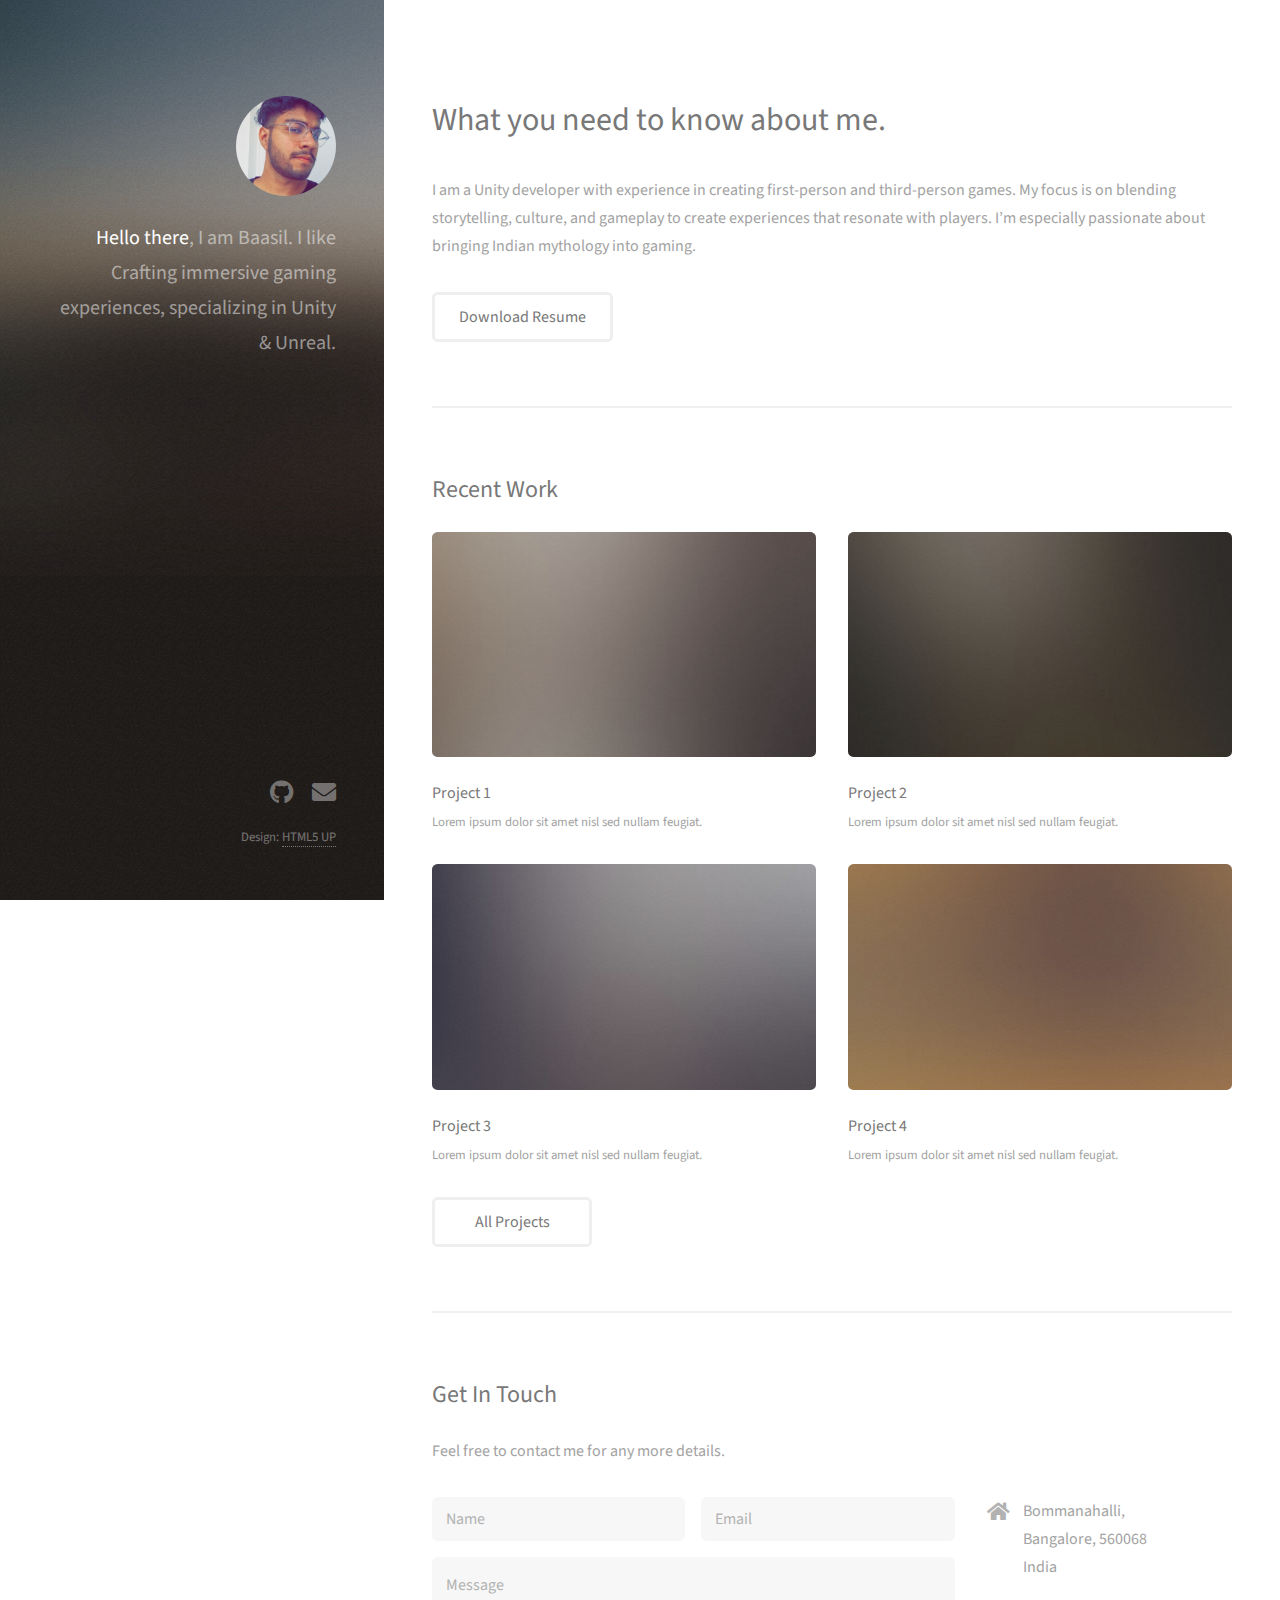
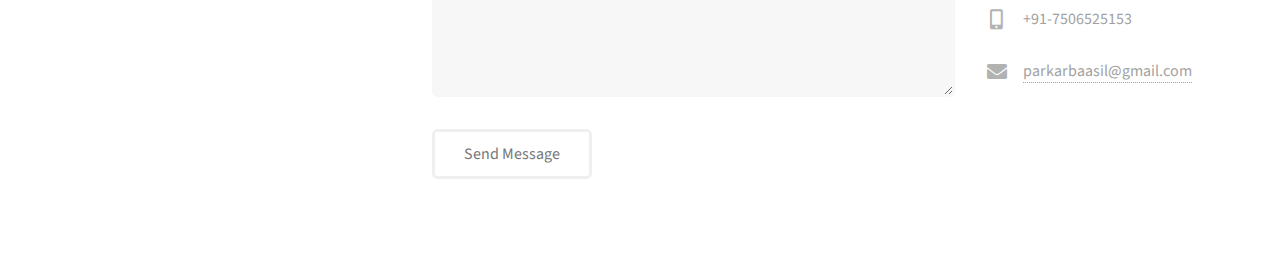
==== index.html @ 8caaf381 "Inital commit" ====
<!DOCTYPE HTML>
<!--
	Strata by HTML5 UP
	html5up.net | @ajlkn
	Free for personal and commercial use under the CCA 3.0 license (html5up.net/license)
-->
<html>
	<head>
		<title>Baasil Parkar</title>
		<meta charset="utf-8" />
		<meta name="viewport" content="width=device-width, initial-scale=1, user-scalable=no" />
		<link rel="stylesheet" href="assets/css/main.css" />
	</head>
	<body class="is-preload">

		<!-- Header -->
			<header id="header">
				<div class="inner">
					<a href="#" class="image avatar"><img src="images/avatar0.jpg" alt="" /></a>
					<h1><strong>Hello there</strong>, I am Baasil.<br />
						I like Crafting immersive gaming  <br />  experiences,
						specializing in Unity & Unreal.</h1>
				</div>
			</header>

		<!-- Main -->
			<div id="main">

				<!-- One -->
					<section id="one">
						<header class="major">
							<h2>What you need to know about me.</h2>
						</header>
						<p>I am a Unity developer with experience in creating first-person and third-person games. My focus is on blending storytelling, culture, and gameplay to create experiences that resonate with players. I’m especially passionate about bringing Indian mythology into gaming.</p>
						<ul class="actions">
							<li><a href="#" class="button">Download Resume</a></li>
						</ul>
					</section>

				<!-- Two -->
					<section id="two">
						<h2>Recent Work</h2>
						<div class="row">
							<article class="col-6 col-12-xsmall work-item">
								<a href="images/fulls/01.jpg" class="image fit thumb"><img src="images/thumbs/01.jpg" alt="" /></a>
								<h3>Project 1</h3>
								<p>Lorem ipsum dolor sit amet nisl sed nullam feugiat.</p>
							</article>
							<article class="col-6 col-12-xsmall work-item">
								<a href="images/fulls/02.jpg" class="image fit thumb"><img src="images/thumbs/02.jpg" alt="" /></a>
								<h3>Project 2</h3>
								<p>Lorem ipsum dolor sit amet nisl sed nullam feugiat.</p>
							</article>
							<article class="col-6 col-12-xsmall work-item">
								<a href="images/fulls/03.jpg" class="image fit thumb"><img src="images/thumbs/03.jpg" alt="" /></a>
								<h3>Project 3</h3>
								<p>Lorem ipsum dolor sit amet nisl sed nullam feugiat.</p>
							</article>
							<article class="col-6 col-12-xsmall work-item">
								<a href="images/fulls/04.jpg" class="image fit thumb"><img src="images/thumbs/04.jpg" alt="" /></a>
								<h3>Project 4</h3>
								<p>Lorem ipsum dolor sit amet nisl sed nullam feugiat.</p>
							</article>
						</div>
						<ul class="actions">
							<li><a href="#" class="button">All Projects</a></li>
						</ul>
					</section>

				<!-- Three -->
					<section id="three">
						<h2>Get In Touch</h2>
						<p>Feel free to contact me for any more details.</p>
						<div class="row">
							<div class="col-8 col-12-small">
								<form method="post" action="#">
									<div class="row gtr-uniform gtr-50">
										<div class="col-6 col-12-xsmall"><input type="text" name="name" id="name" placeholder="Name" /></div>
										<div class="col-6 col-12-xsmall"><input type="email" name="email" id="email" placeholder="Email" /></div>
										<div class="col-12"><textarea name="message" id="message" placeholder="Message" rows="4"></textarea></div>
									</div>
								</form>
								<ul class="actions">
									<li><input type="submit" value="Send Message" /></li>
								</ul>
							</div>
							<div class="col-4 col-12-small">
								<ul class="labeled-icons">
									<li>
										<h3 class="icon solid fa-home"><span class="label">Address</span></h3>
										Bommanahalli,<br />
										Bangalore, 560068<br />
										India
									</li>
									<li>
										<h3 class="icon solid fa-mobile-alt"><span class="label">Phone</span></h3>
										+91-7506525153
									</li>
									<li>
										<h3 class="icon solid fa-envelope"><span class="label">Email</span></h3>
										<a href="#">parkarbaasil@gmail.com</a>
									</li>
								</ul>
							</div>
						</div>
					</section>

				<!-- Four -->
				<!--
					<section id="four">
						<h2>Elements</h2>

						<section>
							<h4>Text</h4>
							<p>This is <b>bold</b> and this is <strong>strong</strong>. This is <i>italic</i> and this is <em>emphasized</em>.
							This is <sup>superscript</sup> text and this is <sub>subscript</sub> text.
							This is <u>underlined</u> and this is code: <code>for (;;) { ... }</code>. Finally, <a href="#">this is a link</a>.</p>
							<hr />
							<header>
								<h4>Heading with a Subtitle</h4>
								<p>Lorem ipsum dolor sit amet nullam id egestas urna aliquam</p>
							</header>
							<p>Nunc lacinia ante nunc ac lobortis. Interdum adipiscing gravida odio porttitor sem non mi integer non faucibus ornare mi ut ante amet placerat aliquet. Volutpat eu sed ante lacinia sapien lorem accumsan varius montes viverra nibh in adipiscing blandit tempus accumsan.</p>
							<header>
								<h5>Heading with a Subtitle</h5>
								<p>Lorem ipsum dolor sit amet nullam id egestas urna aliquam</p>
							</header>
							<p>Nunc lacinia ante nunc ac lobortis. Interdum adipiscing gravida odio porttitor sem non mi integer non faucibus ornare mi ut ante amet placerat aliquet. Volutpat eu sed ante lacinia sapien lorem accumsan varius montes viverra nibh in adipiscing blandit tempus accumsan.</p>
							<hr />
							<h2>Heading Level 2</h2>
							<h3>Heading Level 3</h3>
							<h4>Heading Level 4</h4>
							<h5>Heading Level 5</h5>
							<h6>Heading Level 6</h6>
							<hr />
							<h5>Blockquote</h5>
							<blockquote>Fringilla nisl. Donec accumsan interdum nisi, quis tincidunt felis sagittis eget tempus euismod. Vestibulum ante ipsum primis in faucibus vestibulum. Blandit adipiscing eu felis iaculis volutpat ac adipiscing accumsan faucibus. Vestibulum ante ipsum primis in faucibus lorem ipsum dolor sit amet nullam adipiscing eu felis.</blockquote>
							<h5>Preformatted</h5>
							<pre><code>i = 0;

while (!deck.isInOrder()) {
print 'Iteration ' + i;
deck.shuffle();
i++;
}

print 'It took ' + i + ' iterations to sort the deck.';</code></pre>
						</section>

						<section>
							<h4>Lists</h4>
							<div class="row">
								<div class="col-6 col-12-xsmall">
									<h5>Unordered</h5>
									<ul>
										<li>Dolor pulvinar etiam magna etiam.</li>
										<li>Sagittis adipiscing lorem eleifend.</li>
										<li>Felis enim feugiat dolore viverra.</li>
									</ul>
									<h5>Alternate</h5>
									<ul class="alt">
										<li>Dolor pulvinar etiam magna etiam.</li>
										<li>Sagittis adipiscing lorem eleifend.</li>
										<li>Felis enim feugiat dolore viverra.</li>
									</ul>
								</div>
								<div class="col-6 col-12-xsmall">
									<h5>Ordered</h5>
									<ol>
										<li>Dolor pulvinar etiam magna etiam.</li>
										<li>Etiam vel felis at lorem sed viverra.</li>
										<li>Felis enim feugiat dolore viverra.</li>
										<li>Dolor pulvinar etiam magna etiam.</li>
										<li>Etiam vel felis at lorem sed viverra.</li>
										<li>Felis enim feugiat dolore viverra.</li>
									</ol>
									<h5>Icons</h5>
									<ul class="icons">
										<li><a href="#" class="icon brands fa-twitter"><span class="label">Twitter</span></a></li>
										<li><a href="#" class="icon brands fa-facebook-f"><span class="label">Facebook</span></a></li>
										<li><a href="#" class="icon brands fa-instagram"><span class="label">Instagram</span></a></li>
										<li><a href="#" class="icon brands fa-github"><span class="label">Github</span></a></li>
										<li><a href="#" class="icon brands fa-dribbble"><span class="label">Dribbble</span></a></li>
										<li><a href="#" class="icon brands fa-tumblr"><span class="label">Tumblr</span></a></li>
									</ul>
								</div>
							</div>
							<h5>Actions</h5>
							<ul class="actions">
								<li><a href="#" class="button primary">Default</a></li>
								<li><a href="#" class="button">Default</a></li>
							</ul>
							<ul class="actions small">
								<li><a href="#" class="button primary small">Small</a></li>
								<li><a href="#" class="button small">Small</a></li>
							</ul>
							<div class="row">
								<div class="col-6 col-12-small">
									<ul class="actions stacked">
										<li><a href="#" class="button primary">Default</a></li>
										<li><a href="#" class="button">Default</a></li>
									</ul>
								</div>
								<div class="col-6 col-12-small">
									<ul class="actions stacked">
										<li><a href="#" class="button primary small">Small</a></li>
										<li><a href="#" class="button small">Small</a></li>
									</ul>
								</div>
								<div class="col-6 col-12-small">
									<ul class="actions stacked">
										<li><a href="#" class="button primary fit">Default</a></li>
										<li><a href="#" class="button fit">Default</a></li>
									</ul>
								</div>
								<div class="col-6 col-12-small">
									<ul class="actions stacked">
										<li><a href="#" class="button primary small fit">Small</a></li>
										<li><a href="#" class="button small fit">Small</a></li>
									</ul>
								</div>
							</div>
						</section>

						<section>
							<h4>Table</h4>
							<h5>Default</h5>
							<div class="table-wrapper">
								<table>
									<thead>
										<tr>
											<th>Name</th>
											<th>Description</th>
											<th>Price</th>
										</tr>
									</thead>
									<tbody>
										<tr>
											<td>Item One</td>
											<td>Ante turpis integer aliquet porttitor.</td>
											<td>29.99</td>
										</tr>
										<tr>
											<td>Item Two</td>
											<td>Vis ac commodo adipiscing arcu aliquet.</td>
											<td>19.99</td>
										</tr>
										<tr>
											<td>Item Three</td>
											<td> Morbi faucibus arcu accumsan lorem.</td>
											<td>29.99</td>
										</tr>
										<tr>
											<td>Item Four</td>
											<td>Vitae integer tempus condimentum.</td>
											<td>19.99</td>
										</tr>
										<tr>
											<td>Item Five</td>
											<td>Ante turpis integer aliquet porttitor.</td>
											<td>29.99</td>
										</tr>
									</tbody>
									<tfoot>
										<tr>
											<td colspan="2"></td>
											<td>100.00</td>
										</tr>
									</tfoot>
								</table>
							</div>

							<h5>Alternate</h5>
							<div class="table-wrapper">
								<table class="alt">
									<thead>
										<tr>
											<th>Name</th>
											<th>Description</th>
											<th>Price</th>
										</tr>
									</thead>
									<tbody>
										<tr>
											<td>Item One</td>
											<td>Ante turpis integer aliquet porttitor.</td>
											<td>29.99</td>
										</tr>
										<tr>
											<td>Item Two</td>
											<td>Vis ac commodo adipiscing arcu aliquet.</td>
											<td>19.99</td>
										</tr>
										<tr>
											<td>Item Three</td>
											<td> Morbi faucibus arcu accumsan lorem.</td>
											<td>29.99</td>
										</tr>
										<tr>
											<td>Item Four</td>
											<td>Vitae integer tempus condimentum.</td>
											<td>19.99</td>
										</tr>
										<tr>
											<td>Item Five</td>
											<td>Ante turpis integer aliquet porttitor.</td>
											<td>29.99</td>
										</tr>
									</tbody>
									<tfoot>
										<tr>
											<td colspan="2"></td>
											<td>100.00</td>
										</tr>
									</tfoot>
								</table>
							</div>
						</section>

						<section>
							<h4>Buttons</h4>
							<ul class="actions">
								<li><a href="#" class="button primary">Primary</a></li>
								<li><a href="#" class="button">Default</a></li>
							</ul>
							<ul class="actions">
								<li><a href="#" class="button large">Large</a></li>
								<li><a href="#" class="button">Default</a></li>
								<li><a href="#" class="button small">Small</a></li>
							</ul>
							<ul class="actions fit">
								<li><a href="#" class="button primary fit">Fit</a></li>
								<li><a href="#" class="button fit">Fit</a></li>
							</ul>
							<ul class="actions fit small">
								<li><a href="#" class="button primary fit small">Fit + Small</a></li>
								<li><a href="#" class="button fit small">Fit + Small</a></li>
							</ul>
							<ul class="actions">
								<li><a href="#" class="button primary icon solid fa-download">Icon</a></li>
								<li><a href="#" class="button icon solid fa-download">Icon</a></li>
							</ul>
							<ul class="actions">
								<li><span class="button primary disabled">Primary</span></li>
								<li><span class="button disabled">Default</span></li>
							</ul>
						</section>

						<section>
							<h4>Form</h4>
							<form method="post" action="#">
								<div class="row gtr-uniform gtr-50">
									<div class="col-6 col-12-xsmall">
										<input type="text" name="demo-name" id="demo-name" value="" placeholder="Name" />
									</div>
									<div class="col-6 col-12-xsmall">
										<input type="email" name="demo-email" id="demo-email" value="" placeholder="Email" />
									</div>
									<div class="col-12">
										<select name="demo-category" id="demo-category">
											<option value="">- Category -</option>
											<option value="1">Manufacturing</option>
											<option value="1">Shipping</option>
											<option value="1">Administration</option>
											<option value="1">Human Resources</option>
										</select>
									</div>
									<div class="col-4 col-12-small">
										<input type="radio" id="demo-priority-low" name="demo-priority" checked>
										<label for="demo-priority-low">Low Priority</label>
									</div>
									<div class="col-4 col-12-small">
										<input type="radio" id="demo-priority-normal" name="demo-priority">
										<label for="demo-priority-normal">Normal Priority</label>
									</div>
									<div class="col-4 col-12-small">
										<input type="radio" id="demo-priority-high" name="demo-priority">
										<label for="demo-priority-high">High Priority</label>
									</div>
									<div class="col-6 col-12-small">
										<input type="checkbox" id="demo-copy" name="demo-copy">
										<label for="demo-copy">Email me a copy of this message</label>
									</div>
									<div class="col-6 col-12-small">
										<input type="checkbox" id="demo-human" name="demo-human" checked>
										<label for="demo-human">I am a human and not a robot</label>
									</div>
									<div class="col-12">
										<textarea name="demo-message" id="demo-message" placeholder="Enter your message" rows="6"></textarea>
									</div>
									<div class="col-12">
										<ul class="actions">
											<li><input type="submit" value="Send Message" class="primary" /></li>
											<li><input type="reset" value="Reset" /></li>
										</ul>
									</div>
								</div>
							</form>
						</section>

						<section>
							<h4>Image</h4>
							<h5>Fit</h5>
							<div class="box alt">
								<div class="row gtr-50 gtr-uniform">
									<div class="col-12"><span class="image fit"><img src="images/fulls/05.jpg" alt="" /></span></div>
									<div class="col-4"><span class="image fit"><img src="images/thumbs/01.jpg" alt="" /></span></div>
									<div class="col-4"><span class="image fit"><img src="images/thumbs/02.jpg" alt="" /></span></div>
									<div class="col-4"><span class="image fit"><img src="images/thumbs/03.jpg" alt="" /></span></div>
									<div class="col-4"><span class="image fit"><img src="images/thumbs/04.jpg" alt="" /></span></div>
									<div class="col-4"><span class="image fit"><img src="images/thumbs/05.jpg" alt="" /></span></div>
									<div class="col-4"><span class="image fit"><img src="images/thumbs/06.jpg" alt="" /></span></div>
									<div class="col-4"><span class="image fit"><img src="images/thumbs/03.jpg" alt="" /></span></div>
									<div class="col-4"><span class="image fit"><img src="images/thumbs/02.jpg" alt="" /></span></div>
									<div class="col-4"><span class="image fit"><img src="images/thumbs/01.jpg" alt="" /></span></div>
								</div>
							</div>
							<h5>Left &amp; Right</h5>
							<p><span class="image left"><img src="images/avatar.jpg" alt="" /></span>Fringilla nisl. Donec accumsan interdum nisi, quis tincidunt felis sagittis eget. tempus euismod. Vestibulum ante ipsum primis in faucibus vestibulum. Blandit adipiscing eu felis iaculis volutpat ac adipiscing accumsan eu faucibus. Integer ac pellentesque praesent tincidunt felis sagittis eget. tempus euismod. Vestibulum ante ipsum primis in faucibus vestibulum. Blandit adipiscing eu felis iaculis volutpat ac adipiscing accumsan eu faucibus. Integer ac pellentesque praesent. Donec accumsan interdum nisi, quis tincidunt felis sagittis eget. tempus euismod. Vestibulum ante ipsum primis in faucibus vestibulum. Blandit adipiscing eu felis iaculis volutpat ac adipiscing accumsan eu faucibus. Integer ac pellentesque praesent tincidunt felis sagittis eget. tempus euismod. Vestibulum ante ipsum primis in faucibus vestibulum. Blandit adipiscing eu felis iaculis volutpat ac adipiscing accumsan eu faucibus. Integer ac pellentesque praesent.</p>
							<p><span class="image right"><img src="images/avatar.jpg" alt="" /></span>Fringilla nisl. Donec accumsan interdum nisi, quis tincidunt felis sagittis eget. tempus euismod. Vestibulum ante ipsum primis in faucibus vestibulum. Blandit adipiscing eu felis iaculis volutpat ac adipiscing accumsan eu faucibus. Integer ac pellentesque praesent tincidunt felis sagittis eget. tempus euismod. Vestibulum ante ipsum primis in faucibus vestibulum. Blandit adipiscing eu felis iaculis volutpat ac adipiscing accumsan eu faucibus. Integer ac pellentesque praesent. Donec accumsan interdum nisi, quis tincidunt felis sagittis eget. tempus euismod. Vestibulum ante ipsum primis in faucibus vestibulum. Blandit adipiscing eu felis iaculis volutpat ac adipiscing accumsan eu faucibus. Integer ac pellentesque praesent tincidunt felis sagittis eget. tempus euismod. Vestibulum ante ipsum primis in faucibus vestibulum. Blandit adipiscing eu felis iaculis volutpat ac adipiscing accumsan eu faucibus. Integer ac pellentesque praesent.</p>
						</section>

					</section>
				-->

			</div>

		<!-- Footer -->
			<footer id="footer">
				<div class="inner">
					<ul class="icons">
						<!-- <li><a href="#" class="icon brands fa-twitter"><span class="label">Twitter</span></a></li> -->
						<li><a href="#" class="icon brands fa-github"><span class="label">Github</span></a></li>
						<!-- <li><a href="#" class="icon brands fa-dribbble"><span class="label">Dribbble</span></a></li> -->
						<li><a href="#" class="icon solid fa-envelope"><span class="label">Email</span></a></li>
					</ul>
					<ul class="copyright">
						<!-- <li>&copy; Untitled</li>--><li>Design: <a href="http://html5up.net">HTML5 UP</a></li> 
					</ul>
				</div>
			</footer>

		<!-- Scripts -->
			<script src="assets/js/jquery.min.js"></script>
			<script src="assets/js/jquery.poptrox.min.js"></script>
			<script src="assets/js/browser.min.js"></script>
			<script src="assets/js/breakpoints.min.js"></script>
			<script src="assets/js/util.js"></script>
			<script src="assets/js/main.js"></script>

	</body>
</html>
---- assets/css/main.css ----
@import url("fontawesome-all.min.css");
@import url("https://fonts.googleapis.com/css?family=Source+Sans+Pro:400,400italic");

/*
	Strata by HTML5 UP
	html5up.net | @ajlkn
	Free for personal and commercial use under the CCA 3.0 license (html5up.net/license)
*/

html, body, div, span, applet, object,
iframe, h1, h2, h3, h4, h5, h6, p, blockquote,
pre, a, abbr, acronym, address, big, cite,
code, del, dfn, em, img, ins, kbd, q, s, samp,
small, strike, strong, sub, sup, tt, var, b,
u, i, center, dl, dt, dd, ol, ul, li, fieldset,
form, label, legend, table, caption, tbody,
tfoot, thead, tr, th, td, article, aside,
canvas, details, embed, figure, figcaption,
footer, header, hgroup, menu, nav, output, ruby,
section, summary, time, mark, audio, video {
	margin: 0;
	padding: 0;
	border: 0;
	font-size: 100%;
	font: inherit;
	vertical-align: baseline;}

article, aside, details, figcaption, figure,
footer, header, hgroup, menu, nav, section {
	display: block;}

body {
	line-height: 1;
}

ol, ul {
	list-style: none;
}

blockquote, q {
	quotes: none;
}

	blockquote:before, blockquote:after, q:before, q:after {
		content: '';
		content: none;
	}

table {
	border-collapse: collapse;
	border-spacing: 0;
}

body {
	-webkit-text-size-adjust: none;
}

mark {
	background-color: transparent;
	color: inherit;
}

input::-moz-focus-inner {
	border: 0;
	padding: 0;
}

input, select, textarea {
	-moz-appearance: none;
	-webkit-appearance: none;
	-ms-appearance: none;
	appearance: none;
}

/* Basic */

	html {
		box-sizing: border-box;
	}

	*, *:before, *:after {
		box-sizing: inherit;
	}

	body {
		background: #fff;
	}

		body.is-preload *, body.is-preload *:before, body.is-preload *:after {
			-moz-animation: none !important;
			-webkit-animation: none !important;
			-ms-animation: none !important;
			animation: none !important;
			-moz-transition: none !important;
			-webkit-transition: none !important;
			-ms-transition: none !important;
			transition: none !important;
		}

	body, input, select, textarea {
		color: #a2a2a2;
		font-family: "Source Sans Pro", Helvetica, sans-serif;
		font-size: 16pt;
		font-weight: 400;
		line-height: 1.75em;
	}

	a {
		-moz-transition: color 0.2s ease-in-out, border-color 0.2s ease-in-out;
		-webkit-transition: color 0.2s ease-in-out, border-color 0.2s ease-in-out;
		-ms-transition: color 0.2s ease-in-out, border-color 0.2s ease-in-out;
		transition: color 0.2s ease-in-out, border-color 0.2s ease-in-out;
		border-bottom: dotted 1px;
		color: #49bf9d;
		text-decoration: none;
	}

		a:hover {
			border-bottom-color: transparent;
			color: #49bf9d !important;
			text-decoration: none;
		}

	strong, b {
		color: #787878;
		font-weight: 400;
	}

	em, i {
		font-style: italic;
	}

	p {
		margin: 0 0 2em 0;
	}

	h1, h2, h3, h4, h5, h6 {
		color: #787878;
		font-weight: 400;
		line-height: 1em;
		margin: 0 0 1em 0;
	}

		h1 a, h2 a, h3 a, h4 a, h5 a, h6 a {
			color: inherit;
			text-decoration: none;
		}

	h1 {
		font-size: 2em;
		line-height: 1.5em;
	}

	h2 {
		font-size: 1.5em;
		line-height: 1.5em;
	}

	h3 {
		font-size: 1.25em;
		line-height: 1.5em;
	}

	h4 {
		font-size: 1.1em;
		line-height: 1.5em;
	}

	h5 {
		font-size: 0.9em;
		line-height: 1.5em;
	}

	h6 {
		font-size: 0.7em;
		line-height: 1.5em;
	}

	sub {
		font-size: 0.8em;
		position: relative;
		top: 0.5em;
	}

	sup {
		font-size: 0.8em;
		position: relative;
		top: -0.5em;
	}

	hr {
		border: 0;
		border-bottom: solid 2px #efefef;
		margin: 2em 0;
	}

		hr.major {
			margin: 3em 0;
		}

	blockquote {
		border-left: solid 6px #efefef;
		font-style: italic;
		margin: 0 0 2em 0;
		padding: 0.5em 0 0.5em 1.5em;
	}

	code {
		background: #f7f7f7;
		border-radius: 0.35em;
		border: solid 2px #efefef;
		font-family: "Courier New", monospace;
		font-size: 0.9em;
		margin: 0 0.25em;
		padding: 0.25em 0.65em;
	}

	pre {
		-webkit-overflow-scrolling: touch;
		font-family: "Courier New", monospace;
		font-size: 0.9em;
		margin: 0 0 2em 0;
	}

		pre code {
			display: block;
			line-height: 1.75em;
			padding: 1em 1.5em;
			overflow-x: auto;
		}

	.align-left {
		text-align: left;
	}

	.align-center {
		text-align: center;
	}

	.align-right {
		text-align: right;
	}

/* Container */

	.container {
		margin: 0 auto;
		max-width: calc(100% - 4em);
		width: 100%;
	}

		.container.xsmall {
			width: 25%;
		}

		.container.small {
			width: 50%;
		}

		.container.medium {
			width: 75%;
		}

		.container.large {
			width: 125%;
		}

		.container.xlarge {
			width: 150%;
		}

		.container.max {
			width: 100%;
		}

		@media screen and (max-width: 980px) {

			.container {
				width: 100% !important;
				max-width: 100% !important;
			}

		}

		@media screen and (max-width: 480px) {

			.container {
				max-width: calc(100% - 3em);
			}

		}

/* Row */

	.row {
		display: flex;
		flex-wrap: wrap;
		box-sizing: border-box;
		align-items: stretch;
	}

		.row > * {
			box-sizing: border-box;
		}

		.row.gtr-uniform > * > :last-child {
			margin-bottom: 0;
		}

		.row.aln-left {
			justify-content: flex-start;
		}

		.row.aln-center {
			justify-content: center;
		}

		.row.aln-right {
			justify-content: flex-end;
		}

		.row.aln-top {
			align-items: flex-start;
		}

		.row.aln-middle {
			align-items: center;
		}

		.row.aln-bottom {
			align-items: flex-end;
		}

		.row > .imp {
			order: -1;
		}

		.row > .col-1 {
			width: 8.33333%;
		}

		.row > .off-1 {
			margin-left: 8.33333%;
		}

		.row > .col-2 {
			width: 16.66667%;
		}

		.row > .off-2 {
			margin-left: 16.66667%;
		}

		.row > .col-3 {
			width: 25%;
		}

		.row > .off-3 {
			margin-left: 25%;
		}

		.row > .col-4 {
			width: 33.33333%;
		}

		.row > .off-4 {
			margin-left: 33.33333%;
		}

		.row > .col-5 {
			width: 41.66667%;
		}

		.row > .off-5 {
			margin-left: 41.66667%;
		}

		.row > .col-6 {
			width: 50%;
		}

		.row > .off-6 {
			margin-left: 50%;
		}

		.row > .col-7 {
			width: 58.33333%;
		}

		.row > .off-7 {
			margin-left: 58.33333%;
		}

		.row > .col-8 {
			width: 66.66667%;
		}

		.row > .off-8 {
			margin-left: 66.66667%;
		}

		.row > .col-9 {
			width: 75%;
		}

		.row > .off-9 {
			margin-left: 75%;
		}

		.row > .col-10 {
			width: 83.33333%;
		}

		.row > .off-10 {
			margin-left: 83.33333%;
		}

		.row > .col-11 {
			width: 91.66667%;
		}

		.row > .off-11 {
			margin-left: 91.66667%;
		}

		.row > .col-12 {
			width: 100%;
		}

		.row > .off-12 {
			margin-left: 100%;
		}

		.row.gtr-0 {
			margin-top: 0;
			margin-left: 0em;
		}

			.row.gtr-0 > * {
				padding: 0 0 0 0em;
			}

			.row.gtr-0.gtr-uniform {
				margin-top: 0em;
			}

				.row.gtr-0.gtr-uniform > * {
					padding-top: 0em;
				}

		.row.gtr-25 {
			margin-top: 0;
			margin-left: -0.625em;
		}

			.row.gtr-25 > * {
				padding: 0 0 0 0.625em;
			}

			.row.gtr-25.gtr-uniform {
				margin-top: -0.625em;
			}

				.row.gtr-25.gtr-uniform > * {
					padding-top: 0.625em;
				}

		.row.gtr-50 {
			margin-top: 0;
			margin-left: -1.25em;
		}

			.row.gtr-50 > * {
				padding: 0 0 0 1.25em;
			}

			.row.gtr-50.gtr-uniform {
				margin-top: -1.25em;
			}

				.row.gtr-50.gtr-uniform > * {
					padding-top: 1.25em;
				}

		.row {
			margin-top: 0;
			margin-left: -2.5em;
		}

			.row > * {
				padding: 0 0 0 2.5em;
			}

			.row.gtr-uniform {
				margin-top: -2.5em;
			}

				.row.gtr-uniform > * {
					padding-top: 2.5em;
				}

		.row.gtr-150 {
			margin-top: 0;
			margin-left: -3.75em;
		}

			.row.gtr-150 > * {
				padding: 0 0 0 3.75em;
			}

			.row.gtr-150.gtr-uniform {
				margin-top: -3.75em;
			}

				.row.gtr-150.gtr-uniform > * {
					padding-top: 3.75em;
				}

		.row.gtr-200 {
			margin-top: 0;
			margin-left: -5em;
		}

			.row.gtr-200 > * {
				padding: 0 0 0 5em;
			}

			.row.gtr-200.gtr-uniform {
				margin-top: -5em;
			}

				.row.gtr-200.gtr-uniform > * {
					padding-top: 5em;
				}

		@media screen and (max-width: 1800px) {

			.row {
				display: flex;
				flex-wrap: wrap;
				box-sizing: border-box;
				align-items: stretch;
			}

				.row > * {
					box-sizing: border-box;
				}

				.row.gtr-uniform > * > :last-child {
					margin-bottom: 0;
				}

				.row.aln-left {
					justify-content: flex-start;
				}

				.row.aln-center {
					justify-content: center;
				}

				.row.aln-right {
					justify-content: flex-end;
				}

				.row.aln-top {
					align-items: flex-start;
				}

				.row.aln-middle {
					align-items: center;
				}

				.row.aln-bottom {
					align-items: flex-end;
				}

				.row > .imp-xlarge {
					order: -1;
				}

				.row > .col-1-xlarge {
					width: 8.33333%;
				}

				.row > .off-1-xlarge {
					margin-left: 8.33333%;
				}

				.row > .col-2-xlarge {
					width: 16.66667%;
				}

				.row > .off-2-xlarge {
					margin-left: 16.66667%;
				}

				.row > .col-3-xlarge {
					width: 25%;
				}

				.row > .off-3-xlarge {
					margin-left: 25%;
				}

				.row > .col-4-xlarge {
					width: 33.33333%;
				}

				.row > .off-4-xlarge {
					margin-left: 33.33333%;
				}

				.row > .col-5-xlarge {
					width: 41.66667%;
				}

				.row > .off-5-xlarge {
					margin-left: 41.66667%;
				}

				.row > .col-6-xlarge {
					width: 50%;
				}

				.row > .off-6-xlarge {
					margin-left: 50%;
				}

				.row > .col-7-xlarge {
					width: 58.33333%;
				}

				.row > .off-7-xlarge {
					margin-left: 58.33333%;
				}

				.row > .col-8-xlarge {
					width: 66.66667%;
				}

				.row > .off-8-xlarge {
					margin-left: 66.66667%;
				}

				.row > .col-9-xlarge {
					width: 75%;
				}

				.row > .off-9-xlarge {
					margin-left: 75%;
				}

				.row > .col-10-xlarge {
					width: 83.33333%;
				}

				.row > .off-10-xlarge {
					margin-left: 83.33333%;
				}

				.row > .col-11-xlarge {
					width: 91.66667%;
				}

				.row > .off-11-xlarge {
					margin-left: 91.66667%;
				}

				.row > .col-12-xlarge {
					width: 100%;
				}

				.row > .off-12-xlarge {
					margin-left: 100%;
				}

				.row.gtr-0 {
					margin-top: 0;
					margin-left: 0em;
				}

					.row.gtr-0 > * {
						padding: 0 0 0 0em;
					}

					.row.gtr-0.gtr-uniform {
						margin-top: 0em;
					}

						.row.gtr-0.gtr-uniform > * {
							padding-top: 0em;
						}

				.row.gtr-25 {
					margin-top: 0;
					margin-left: -0.625em;
				}

					.row.gtr-25 > * {
						padding: 0 0 0 0.625em;
					}

					.row.gtr-25.gtr-uniform {
						margin-top: -0.625em;
					}

						.row.gtr-25.gtr-uniform > * {
							padding-top: 0.625em;
						}

				.row.gtr-50 {
					margin-top: 0;
					margin-left: -1.25em;
				}

					.row.gtr-50 > * {
						padding: 0 0 0 1.25em;
					}

					.row.gtr-50.gtr-uniform {
						margin-top: -1.25em;
					}

						.row.gtr-50.gtr-uniform > * {
							padding-top: 1.25em;
						}

				.row {
					margin-top: 0;
					margin-left: -2.5em;
				}

					.row > * {
						padding: 0 0 0 2.5em;
					}

					.row.gtr-uniform {
						margin-top: -2.5em;
					}

						.row.gtr-uniform > * {
							padding-top: 2.5em;
						}

				.row.gtr-150 {
					margin-top: 0;
					margin-left: -3.75em;
				}

					.row.gtr-150 > * {
						padding: 0 0 0 3.75em;
					}

					.row.gtr-150.gtr-uniform {
						margin-top: -3.75em;
					}

						.row.gtr-150.gtr-uniform > * {
							padding-top: 3.75em;
						}

				.row.gtr-200 {
					margin-top: 0;
					margin-left: -5em;
				}

					.row.gtr-200 > * {
						padding: 0 0 0 5em;
					}

					.row.gtr-200.gtr-uniform {
						margin-top: -5em;
					}

						.row.gtr-200.gtr-uniform > * {
							padding-top: 5em;
						}

		}

		@media screen and (max-width: 1280px) {

			.row {
				display: flex;
				flex-wrap: wrap;
				box-sizing: border-box;
				align-items: stretch;
			}

				.row > * {
					box-sizing: border-box;
				}

				.row.gtr-uniform > * > :last-child {
					margin-bottom: 0;
				}

				.row.aln-left {
					justify-content: flex-start;
				}

				.row.aln-center {
					justify-content: center;
				}

				.row.aln-right {
					justify-content: flex-end;
				}

				.row.aln-top {
					align-items: flex-start;
				}

				.row.aln-middle {
					align-items: center;
				}

				.row.aln-bottom {
					align-items: flex-end;
				}

				.row > .imp-large {
					order: -1;
				}

				.row > .col-1-large {
					width: 8.33333%;
				}

				.row > .off-1-large {
					margin-left: 8.33333%;
				}

				.row > .col-2-large {
					width: 16.66667%;
				}

				.row > .off-2-large {
					margin-left: 16.66667%;
				}

				.row > .col-3-large {
					width: 25%;
				}

				.row > .off-3-large {
					margin-left: 25%;
				}

				.row > .col-4-large {
					width: 33.33333%;
				}

				.row > .off-4-large {
					margin-left: 33.33333%;
				}

				.row > .col-5-large {
					width: 41.66667%;
				}

				.row > .off-5-large {
					margin-left: 41.66667%;
				}

				.row > .col-6-large {
					width: 50%;
				}

				.row > .off-6-large {
					margin-left: 50%;
				}

				.row > .col-7-large {
					width: 58.33333%;
				}

				.row > .off-7-large {
					margin-left: 58.33333%;
				}

				.row > .col-8-large {
					width: 66.66667%;
				}

				.row > .off-8-large {
					margin-left: 66.66667%;
				}

				.row > .col-9-large {
					width: 75%;
				}

				.row > .off-9-large {
					margin-left: 75%;
				}

				.row > .col-10-large {
					width: 83.33333%;
				}

				.row > .off-10-large {
					margin-left: 83.33333%;
				}

				.row > .col-11-large {
					width: 91.66667%;
				}

				.row > .off-11-large {
					margin-left: 91.66667%;
				}

				.row > .col-12-large {
					width: 100%;
				}

				.row > .off-12-large {
					margin-left: 100%;
				}

				.row.gtr-0 {
					margin-top: 0;
					margin-left: 0em;
				}

					.row.gtr-0 > * {
						padding: 0 0 0 0em;
					}

					.row.gtr-0.gtr-uniform {
						margin-top: 0em;
					}

						.row.gtr-0.gtr-uniform > * {
							padding-top: 0em;
						}

				.row.gtr-25 {
					margin-top: 0;
					margin-left: -0.5em;
				}

					.row.gtr-25 > * {
						padding: 0 0 0 0.5em;
					}

					.row.gtr-25.gtr-uniform {
						margin-top: -0.5em;
					}

						.row.gtr-25.gtr-uniform > * {
							padding-top: 0.5em;
						}

				.row.gtr-50 {
					margin-top: 0;
					margin-left: -1em;
				}

					.row.gtr-50 > * {
						padding: 0 0 0 1em;
					}

					.row.gtr-50.gtr-uniform {
						margin-top: -1em;
					}

						.row.gtr-50.gtr-uniform > * {
							padding-top: 1em;
						}

				.row {
					margin-top: 0;
					margin-left: -2em;
				}

					.row > * {
						padding: 0 0 0 2em;
					}

					.row.gtr-uniform {
						margin-top: -2em;
					}

						.row.gtr-uniform > * {
							padding-top: 2em;
						}

				.row.gtr-150 {
					margin-top: 0;
					margin-left: -3em;
				}

					.row.gtr-150 > * {
						padding: 0 0 0 3em;
					}

					.row.gtr-150.gtr-uniform {
						margin-top: -3em;
					}

						.row.gtr-150.gtr-uniform > * {
							padding-top: 3em;
						}

				.row.gtr-200 {
					margin-top: 0;
					margin-left: -4em;
				}

					.row.gtr-200 > * {
						padding: 0 0 0 4em;
					}

					.row.gtr-200.gtr-uniform {
						margin-top: -4em;
					}

						.row.gtr-200.gtr-uniform > * {
							padding-top: 4em;
						}

		}

		@media screen and (max-width: 980px) {

			.row {
				display: flex;
				flex-wrap: wrap;
				box-sizing: border-box;
				align-items: stretch;
			}

				.row > * {
					box-sizing: border-box;
				}

				.row.gtr-uniform > * > :last-child {
					margin-bottom: 0;
				}

				.row.aln-left {
					justify-content: flex-start;
				}

				.row.aln-center {
					justify-content: center;
				}

				.row.aln-right {
					justify-content: flex-end;
				}

				.row.aln-top {
					align-items: flex-start;
				}

				.row.aln-middle {
					align-items: center;
				}

				.row.aln-bottom {
					align-items: flex-end;
				}

				.row > .imp-medium {
					order: -1;
				}

				.row > .col-1-medium {
					width: 8.33333%;
				}

				.row > .off-1-medium {
					margin-left: 8.33333%;
				}

				.row > .col-2-medium {
					width: 16.66667%;
				}

				.row > .off-2-medium {
					margin-left: 16.66667%;
				}

				.row > .col-3-medium {
					width: 25%;
				}

				.row > .off-3-medium {
					margin-left: 25%;
				}

				.row > .col-4-medium {
					width: 33.33333%;
				}

				.row > .off-4-medium {
					margin-left: 33.33333%;
				}

				.row > .col-5-medium {
					width: 41.66667%;
				}

				.row > .off-5-medium {
					margin-left: 41.66667%;
				}

				.row > .col-6-medium {
					width: 50%;
				}

				.row > .off-6-medium {
					margin-left: 50%;
				}

				.row > .col-7-medium {
					width: 58.33333%;
				}

				.row > .off-7-medium {
					margin-left: 58.33333%;
				}

				.row > .col-8-medium {
					width: 66.66667%;
				}

				.row > .off-8-medium {
					margin-left: 66.66667%;
				}

				.row > .col-9-medium {
					width: 75%;
				}

				.row > .off-9-medium {
					margin-left: 75%;
				}

				.row > .col-10-medium {
					width: 83.33333%;
				}

				.row > .off-10-medium {
					margin-left: 83.33333%;
				}

				.row > .col-11-medium {
					width: 91.66667%;
				}

				.row > .off-11-medium {
					margin-left: 91.66667%;
				}

				.row > .col-12-medium {
					width: 100%;
				}

				.row > .off-12-medium {
					margin-left: 100%;
				}

				.row.gtr-0 {
					margin-top: 0;
					margin-left: 0em;
				}

					.row.gtr-0 > * {
						padding: 0 0 0 0em;
					}

					.row.gtr-0.gtr-uniform {
						margin-top: 0em;
					}

						.row.gtr-0.gtr-uniform > * {
							padding-top: 0em;
						}

				.row.gtr-25 {
					margin-top: 0;
					margin-left: -0.5em;
				}

					.row.gtr-25 > * {
						padding: 0 0 0 0.5em;
					}

					.row.gtr-25.gtr-uniform {
						margin-top: -0.5em;
					}

						.row.gtr-25.gtr-uniform > * {
							padding-top: 0.5em;
						}

				.row.gtr-50 {
					margin-top: 0;
					margin-left: -1em;
				}

					.row.gtr-50 > * {
						padding: 0 0 0 1em;
					}

					.row.gtr-50.gtr-uniform {
						margin-top: -1em;
					}

						.row.gtr-50.gtr-uniform > * {
							padding-top: 1em;
						}

				.row {
					margin-top: 0;
					margin-left: -2em;
				}

					.row > * {
						padding: 0 0 0 2em;
					}

					.row.gtr-uniform {
						margin-top: -2em;
					}

						.row.gtr-uniform > * {
							padding-top: 2em;
						}

				.row.gtr-150 {
					margin-top: 0;
					margin-left: -3em;
				}

					.row.gtr-150 > * {
						padding: 0 0 0 3em;
					}

					.row.gtr-150.gtr-uniform {
						margin-top: -3em;
					}

						.row.gtr-150.gtr-uniform > * {
							padding-top: 3em;
						}

				.row.gtr-200 {
					margin-top: 0;
					margin-left: -4em;
				}

					.row.gtr-200 > * {
						padding: 0 0 0 4em;
					}

					.row.gtr-200.gtr-uniform {
						margin-top: -4em;
					}

						.row.gtr-200.gtr-uniform > * {
							padding-top: 4em;
						}

		}

		@media screen and (max-width: 736px) {

			.row {
				display: flex;
				flex-wrap: wrap;
				box-sizing: border-box;
				align-items: stretch;
			}

				.row > * {
					box-sizing: border-box;
				}

				.row.gtr-uniform > * > :last-child {
					margin-bottom: 0;
				}

				.row.aln-left {
					justify-content: flex-start;
				}

				.row.aln-center {
					justify-content: center;
				}

				.row.aln-right {
					justify-content: flex-end;
				}

				.row.aln-top {
					align-items: flex-start;
				}

				.row.aln-middle {
					align-items: center;
				}

				.row.aln-bottom {
					align-items: flex-end;
				}

				.row > .imp-small {
					order: -1;
				}

				.row > .col-1-small {
					width: 8.33333%;
				}

				.row > .off-1-small {
					margin-left: 8.33333%;
				}

				.row > .col-2-small {
					width: 16.66667%;
				}

				.row > .off-2-small {
					margin-left: 16.66667%;
				}

				.row > .col-3-small {
					width: 25%;
				}

				.row > .off-3-small {
					margin-left: 25%;
				}

				.row > .col-4-small {
					width: 33.33333%;
				}

				.row > .off-4-small {
					margin-left: 33.33333%;
				}

				.row > .col-5-small {
					width: 41.66667%;
				}

				.row > .off-5-small {
					margin-left: 41.66667%;
				}

				.row > .col-6-small {
					width: 50%;
				}

				.row > .off-6-small {
					margin-left: 50%;
				}

				.row > .col-7-small {
					width: 58.33333%;
				}

				.row > .off-7-small {
					margin-left: 58.33333%;
				}

				.row > .col-8-small {
					width: 66.66667%;
				}

				.row > .off-8-small {
					margin-left: 66.66667%;
				}

				.row > .col-9-small {
					width: 75%;
				}

				.row > .off-9-small {
					margin-left: 75%;
				}

				.row > .col-10-small {
					width: 83.33333%;
				}

				.row > .off-10-small {
					margin-left: 83.33333%;
				}

				.row > .col-11-small {
					width: 91.66667%;
				}

				.row > .off-11-small {
					margin-left: 91.66667%;
				}

				.row > .col-12-small {
					width: 100%;
				}

				.row > .off-12-small {
					margin-left: 100%;
				}

				.row.gtr-0 {
					margin-top: 0;
					margin-left: 0em;
				}

					.row.gtr-0 > * {
						padding: 0 0 0 0em;
					}

					.row.gtr-0.gtr-uniform {
						margin-top: 0em;
					}

						.row.gtr-0.gtr-uniform > * {
							padding-top: 0em;
						}

				.row.gtr-25 {
					margin-top: 0;
					margin-left: -0.375em;
				}

					.row.gtr-25 > * {
						padding: 0 0 0 0.375em;
					}

					.row.gtr-25.gtr-uniform {
						margin-top: -0.375em;
					}

						.row.gtr-25.gtr-uniform > * {
							padding-top: 0.375em;
						}

				.row.gtr-50 {
					margin-top: 0;
					margin-left: -0.75em;
				}

					.row.gtr-50 > * {
						padding: 0 0 0 0.75em;
					}

					.row.gtr-50.gtr-uniform {
						margin-top: -0.75em;
					}

						.row.gtr-50.gtr-uniform > * {
							padding-top: 0.75em;
						}

				.row {
					margin-top: 0;
					margin-left: -1.5em;
				}

					.row > * {
						padding: 0 0 0 1.5em;
					}

					.row.gtr-uniform {
						margin-top: -1.5em;
					}

						.row.gtr-uniform > * {
							padding-top: 1.5em;
						}

				.row.gtr-150 {
					margin-top: 0;
					margin-left: -2.25em;
				}

					.row.gtr-150 > * {
						padding: 0 0 0 2.25em;
					}

					.row.gtr-150.gtr-uniform {
						margin-top: -2.25em;
					}

						.row.gtr-150.gtr-uniform > * {
							padding-top: 2.25em;
						}

				.row.gtr-200 {
					margin-top: 0;
					margin-left: -3em;
				}

					.row.gtr-200 > * {
						padding: 0 0 0 3em;
					}

					.row.gtr-200.gtr-uniform {
						margin-top: -3em;
					}

						.row.gtr-200.gtr-uniform > * {
							padding-top: 3em;
						}

		}

		@media screen and (max-width: 480px) {

			.row {
				display: flex;
				flex-wrap: wrap;
				box-sizing: border-box;
				align-items: stretch;
			}

				.row > * {
					box-sizing: border-box;
				}

				.row.gtr-uniform > * > :last-child {
					margin-bottom: 0;
				}

				.row.aln-left {
					justify-content: flex-start;
				}

				.row.aln-center {
					justify-content: center;
				}

				.row.aln-right {
					justify-content: flex-end;
				}

				.row.aln-top {
					align-items: flex-start;
				}

				.row.aln-middle {
					align-items: center;
				}

				.row.aln-bottom {
					align-items: flex-end;
				}

				.row > .imp-xsmall {
					order: -1;
				}

				.row > .col-1-xsmall {
					width: 8.33333%;
				}

				.row > .off-1-xsmall {
					margin-left: 8.33333%;
				}

				.row > .col-2-xsmall {
					width: 16.66667%;
				}

				.row > .off-2-xsmall {
					margin-left: 16.66667%;
				}

				.row > .col-3-xsmall {
					width: 25%;
				}

				.row > .off-3-xsmall {
					margin-left: 25%;
				}

				.row > .col-4-xsmall {
					width: 33.33333%;
				}

				.row > .off-4-xsmall {
					margin-left: 33.33333%;
				}

				.row > .col-5-xsmall {
					width: 41.66667%;
				}

				.row > .off-5-xsmall {
					margin-left: 41.66667%;
				}

				.row > .col-6-xsmall {
					width: 50%;
				}

				.row > .off-6-xsmall {
					margin-left: 50%;
				}

				.row > .col-7-xsmall {
					width: 58.33333%;
				}

				.row > .off-7-xsmall {
					margin-left: 58.33333%;
				}

				.row > .col-8-xsmall {
					width: 66.66667%;
				}

				.row > .off-8-xsmall {
					margin-left: 66.66667%;
				}

				.row > .col-9-xsmall {
					width: 75%;
				}

				.row > .off-9-xsmall {
					margin-left: 75%;
				}

				.row > .col-10-xsmall {
					width: 83.33333%;
				}

				.row > .off-10-xsmall {
					margin-left: 83.33333%;
				}

				.row > .col-11-xsmall {
					width: 91.66667%;
				}

				.row > .off-11-xsmall {
					margin-left: 91.66667%;
				}

				.row > .col-12-xsmall {
					width: 100%;
				}

				.row > .off-12-xsmall {
					margin-left: 100%;
				}

				.row.gtr-0 {
					margin-top: 0;
					margin-left: 0em;
				}

					.row.gtr-0 > * {
						padding: 0 0 0 0em;
					}

					.row.gtr-0.gtr-uniform {
						margin-top: 0em;
					}

						.row.gtr-0.gtr-uniform > * {
							padding-top: 0em;
						}

				.row.gtr-25 {
					margin-top: 0;
					margin-left: -0.375em;
				}

					.row.gtr-25 > * {
						padding: 0 0 0 0.375em;
					}

					.row.gtr-25.gtr-uniform {
						margin-top: -0.375em;
					}

						.row.gtr-25.gtr-uniform > * {
							padding-top: 0.375em;
						}

				.row.gtr-50 {
					margin-top: 0;
					margin-left: -0.75em;
				}

					.row.gtr-50 > * {
						padding: 0 0 0 0.75em;
					}

					.row.gtr-50.gtr-uniform {
						margin-top: -0.75em;
					}

						.row.gtr-50.gtr-uniform > * {
							padding-top: 0.75em;
						}

				.row {
					margin-top: 0;
					margin-left: -1.5em;
				}

					.row > * {
						padding: 0 0 0 1.5em;
					}

					.row.gtr-uniform {
						margin-top: -1.5em;
					}

						.row.gtr-uniform > * {
							padding-top: 1.5em;
						}

				.row.gtr-150 {
					margin-top: 0;
					margin-left: -2.25em;
				}

					.row.gtr-150 > * {
						padding: 0 0 0 2.25em;
					}

					.row.gtr-150.gtr-uniform {
						margin-top: -2.25em;
					}

						.row.gtr-150.gtr-uniform > * {
							padding-top: 2.25em;
						}

				.row.gtr-200 {
					margin-top: 0;
					margin-left: -3em;
				}

					.row.gtr-200 > * {
						padding: 0 0 0 3em;
					}

					.row.gtr-200.gtr-uniform {
						margin-top: -3em;
					}

						.row.gtr-200.gtr-uniform > * {
							padding-top: 3em;
						}

		}

/* Section/Article */

	section.special, article.special {
		text-align: center;
	}

	header p {
		color: #b2b2b2;
		position: relative;
		margin: 0 0 1.5em 0;
	}

	header h2 + p {
		font-size: 1.25em;
		margin-top: -1em;
		line-height: 1.5em;
	}

	header h3 + p {
		font-size: 1.1em;
		margin-top: -0.8em;
		line-height: 1.5em;
	}

	header h4 + p,
	header h5 + p,
	header h6 + p {
		font-size: 0.9em;
		margin-top: -0.6em;
		line-height: 1.5em;
	}

	header.major h2 {
		font-size: 2em;
	}

/* Form */

	form {
		margin: 0 0 2em 0;
	}

	label {
		color: #787878;
		display: block;
		font-size: 0.9em;
		font-weight: 400;
		margin: 0 0 1em 0;
	}

	input[type="text"],
	input[type="password"],
	input[type="email"],
	select,
	textarea {
		-moz-appearance: none;
		-webkit-appearance: none;
		-ms-appearance: none;
		appearance: none;
		background: #f7f7f7;
		border-radius: 0.35em;
		border: solid 2px transparent;
		color: inherit;
		display: block;
		outline: 0;
		padding: 0 0.75em;
		text-decoration: none;
		width: 100%;
	}

		input[type="text"]:invalid,
		input[type="password"]:invalid,
		input[type="email"]:invalid,
		select:invalid,
		textarea:invalid {
			box-shadow: none;
		}

		input[type="text"]:focus,
		input[type="password"]:focus,
		input[type="email"]:focus,
		select:focus,
		textarea:focus {
			border-color: #49bf9d;
		}

	select {
		background-image: url("data:image/svg+xml;charset=utf8,%3Csvg xmlns='http://www.w3.org/2000/svg' width='40' height='40' preserveAspectRatio='none' viewBox='0 0 40 40'%3E%3Cpath d='M9.4,12.3l10.4,10.4l10.4-10.4c0.2-0.2,0.5-0.4,0.9-0.4c0.3,0,0.6,0.1,0.9,0.4l3.3,3.3c0.2,0.2,0.4,0.5,0.4,0.9 c0,0.4-0.1,0.6-0.4,0.9L20.7,31.9c-0.2,0.2-0.5,0.4-0.9,0.4c-0.3,0-0.6-0.1-0.9-0.4L4.3,17.3c-0.2-0.2-0.4-0.5-0.4-0.9 c0-0.4,0.1-0.6,0.4-0.9l3.3-3.3c0.2-0.2,0.5-0.4,0.9-0.4S9.1,12.1,9.4,12.3z' fill='%23dfdfdf' /%3E%3C/svg%3E");
		background-size: 1.25rem;
		background-repeat: no-repeat;
		background-position: calc(100% - 1rem) center;
		height: 2.75em;
		padding-right: 2.75em;
		text-overflow: ellipsis;
	}

		select option {
			color: #787878;
			background: #fff;
		}

		select:focus::-ms-value {
			background-color: transparent;
		}

		select::-ms-expand {
			display: none;
		}

	input[type="text"],
	input[type="password"],
	input[type="email"],
	select {
		height: 2.75em;
	}

	textarea {
		padding: 0.75em;
	}

	input[type="checkbox"],
	input[type="radio"] {
		-moz-appearance: none;
		-webkit-appearance: none;
		-ms-appearance: none;
		appearance: none;
		display: block;
		float: left;
		margin-right: -2em;
		opacity: 0;
		width: 1em;
		z-index: -1;
	}

		input[type="checkbox"] + label,
		input[type="radio"] + label {
			text-decoration: none;
			color: #a2a2a2;
			cursor: pointer;
			display: inline-block;
			font-size: 1em;
			font-weight: 400;
			padding-left: 2.4em;
			padding-right: 0.75em;
			position: relative;
		}

			input[type="checkbox"] + label:before,
			input[type="radio"] + label:before {
				-moz-osx-font-smoothing: grayscale;
				-webkit-font-smoothing: antialiased;
				display: inline-block;
				font-style: normal;
				font-variant: normal;
				text-rendering: auto;
				line-height: 1;
				text-transform: none !important;
				font-family: 'Font Awesome 5 Free';
				font-weight: 900;
			}

			input[type="checkbox"] + label:before,
			input[type="radio"] + label:before {
				background: #f7f7f7;
				border-radius: 0.35em;
				border: solid 2px transparent;
				content: '';
				display: inline-block;
				font-size: 0.8em;
				height: 2.0625em;
				left: 0;
				line-height: 1.85625em;
				position: absolute;
				text-align: center;
				top: 0;
				width: 2.0625em;
			}

		input[type="checkbox"]:checked + label:before,
		input[type="radio"]:checked + label:before {
			background: #787878;
			border-color: #787878;
			color: #fff;
			content: '\f00c';
		}

		input[type="checkbox"]:focus + label:before,
		input[type="radio"]:focus + label:before {
			border-color: #49bf9d;
		}

	input[type="checkbox"] + label:before {
		border-radius: 0.35em;
	}

	input[type="radio"] + label:before {
		border-radius: 100%;
	}

	::-webkit-input-placeholder {
		color: #b2b2b2 !important;
		opacity: 1.0;
	}

	:-moz-placeholder {
		color: #b2b2b2 !important;
		opacity: 1.0;
	}

	::-moz-placeholder {
		color: #b2b2b2 !important;
		opacity: 1.0;
	}

	:-ms-input-placeholder {
		color: #b2b2b2 !important;
		opacity: 1.0;
	}

/* Box */

	.box {
		border-radius: 0.35em;
		border: solid 2px #efefef;
		margin-bottom: 2em;
		padding: 1.5em;
	}

		.box > :last-child,
		.box > :last-child > :last-child,
		.box > :last-child > :last-child > :last-child {
			margin-bottom: 0;
		}

		.box.alt {
			border: 0;
			border-radius: 0;
			padding: 0;
		}

/* Icon */

	.icon {
		text-decoration: none;
		border-bottom: none;
		position: relative;
	}

		.icon:before {
			-moz-osx-font-smoothing: grayscale;
			-webkit-font-smoothing: antialiased;
			display: inline-block;
			font-style: normal;
			font-variant: normal;
			text-rendering: auto;
			line-height: 1;
			text-transform: none !important;
			font-family: 'Font Awesome 5 Free';
			font-weight: 400;
		}

		.icon > .label {
			display: none;
		}

		.icon:before {
			line-height: inherit;
		}

		.icon.solid:before {
			font-weight: 900;
		}

		.icon.brands:before {
			font-family: 'Font Awesome 5 Brands';
		}

/* Image */

	.image {
		border-radius: 0.35em;
		border: 0;
		display: inline-block;
		position: relative;
	}

		.image:before {
			-moz-transition: opacity 0.2s ease-in-out;
			-webkit-transition: opacity 0.2s ease-in-out;
			-ms-transition: opacity 0.2s ease-in-out;
			transition: opacity 0.2s ease-in-out;
			background: url("images/overlay.png");
			border-radius: 0.35em;
			content: '';
			display: block;
			height: 100%;
			left: 0;
			opacity: 0.5;
			position: absolute;
			top: 0;
			width: 100%;
		}

		.image.thumb {
			text-align: center;
		}

			.image.thumb:after {
				-moz-transition: opacity 0.2s ease-in-out;
				-webkit-transition: opacity 0.2s ease-in-out;
				-ms-transition: opacity 0.2s ease-in-out;
				transition: opacity 0.2s ease-in-out;
				border-radius: 0.35em;
				border: solid 3px rgba(255, 255, 255, 0.5);
				color: #fff;
				content: 'View';
				display: inline-block;
				font-size: 0.8em;
				font-weight: 400;
				left: 50%;
				line-height: 2.25em;
				margin: -1.25em 0 0 -3em;
				opacity: 0;
				padding: 0 1.5em;
				position: absolute;
				text-align: center;
				text-decoration: none;
				top: 50%;
				white-space: nowrap;
			}

			.image.thumb:hover:after {
				opacity: 1.0;
			}

			.image.thumb:hover:before {
				background: url("images/overlay.png"), url("images/overlay.png");
				opacity: 1.0;
			}

		.image img {
			border-radius: 0.35em;
			display: block;
		}

		.image.left {
			float: left;
			margin: 0 1.5em 1em 0;
			top: 0.25em;
		}

		.image.right {
			float: right;
			margin: 0 0 1em 1.5em;
			top: 0.25em;
		}

		.image.left, .image.right {
			max-width: 40%;
		}

			.image.left img, .image.right img {
				width: 100%;
			}

		.image.fit {
			display: block;
			margin: 0 0 2em 0;
			width: 100%;
		}

			.image.fit img {
				width: 100%;
			}

		.image.avatar {
			border-radius: 100%;
		}

			.image.avatar:before {
				display: none;
			}

			.image.avatar img {
				border-radius: 100%;
				width: 100%;
			}

/* List */

	ol {
		list-style: decimal;
		margin: 0 0 2em 0;
		padding-left: 1.25em;
	}

		ol li {
			padding-left: 0.25em;
		}

	ul {
		list-style: disc;
		margin: 0 0 2em 0;
		padding-left: 1em;
	}

		ul li {
			padding-left: 0.5em;
		}

		ul.alt {
			list-style: none;
			padding-left: 0;
		}

			ul.alt li {
				border-top: solid 2px #efefef;
				padding: 0.5em 0;
			}

				ul.alt li:first-child {
					border-top: 0;
					padding-top: 0;
				}

	dl {
		margin: 0 0 2em 0;
	}

/* Icons */

	ul.icons {
		cursor: default;
		list-style: none;
		padding-left: 0;
	}

		ul.icons li {
			display: inline-block;
			padding: 0 1em 0 0;
		}

			ul.icons li:last-child {
				padding-right: 0;
			}

			ul.icons li .icon:before {
				font-size: 1.5em;
			}

/* Labeled Icons */

	ul.labeled-icons {
		list-style: none;
		padding: 0;
	}

		ul.labeled-icons li {
			line-height: 1.75em;
			margin: 1.5em 0 0 0;
			padding-left: 2.25em;
			position: relative;
		}

			ul.labeled-icons li:first-child {
				margin-top: 0;
			}

			ul.labeled-icons li a {
				color: inherit;
			}

			ul.labeled-icons li h3 {
				color: #b2b2b2;
				left: 0;
				position: absolute;
				text-align: center;
				top: 0;
				width: 1em;
			}

/* Actions */

	ul.actions {
		display: -moz-flex;
		display: -webkit-flex;
		display: -ms-flex;
		display: flex;
		cursor: default;
		list-style: none;
		margin-left: -1em;
		padding-left: 0;
	}

		ul.actions li {
			padding: 0 0 0 1em;
			vertical-align: middle;
		}

		ul.actions.special {
			-moz-justify-content: center;
			-webkit-justify-content: center;
			-ms-justify-content: center;
			justify-content: center;
			width: 100%;
			margin-left: 0;
		}

			ul.actions.special li:first-child {
				padding-left: 0;
			}

		ul.actions.stacked {
			-moz-flex-direction: column;
			-webkit-flex-direction: column;
			-ms-flex-direction: column;
			flex-direction: column;
			margin-left: 0;
		}

			ul.actions.stacked li {
				padding: 1.3em 0 0 0;
			}

				ul.actions.stacked li:first-child {
					padding-top: 0;
				}

		ul.actions.fit {
			width: calc(100% + 1em);
		}

			ul.actions.fit li {
				-moz-flex-grow: 1;
				-webkit-flex-grow: 1;
				-ms-flex-grow: 1;
				flex-grow: 1;
				-moz-flex-shrink: 1;
				-webkit-flex-shrink: 1;
				-ms-flex-shrink: 1;
				flex-shrink: 1;
				width: 100%;
			}

				ul.actions.fit li > * {
					width: 100%;
				}

			ul.actions.fit.stacked {
				width: 100%;
			}

		@media screen and (max-width: 480px) {

			ul.actions:not(.fixed) {
				-moz-flex-direction: column;
				-webkit-flex-direction: column;
				-ms-flex-direction: column;
				flex-direction: column;
				margin-left: 0;
				width: 100% !important;
			}

				ul.actions:not(.fixed) li {
					-moz-flex-grow: 1;
					-webkit-flex-grow: 1;
					-ms-flex-grow: 1;
					flex-grow: 1;
					-moz-flex-shrink: 1;
					-webkit-flex-shrink: 1;
					-ms-flex-shrink: 1;
					flex-shrink: 1;
					padding: 1em 0 0 0;
					text-align: center;
					width: 100%;
				}

					ul.actions:not(.fixed) li > * {
						width: 100%;
					}

					ul.actions:not(.fixed) li:first-child {
						padding-top: 0;
					}

					ul.actions:not(.fixed) li input[type="submit"],
					ul.actions:not(.fixed) li input[type="reset"],
					ul.actions:not(.fixed) li input[type="button"],
					ul.actions:not(.fixed) li button,
					ul.actions:not(.fixed) li .button {
						width: 100%;
					}

						ul.actions:not(.fixed) li input[type="submit"].icon:before,
						ul.actions:not(.fixed) li input[type="reset"].icon:before,
						ul.actions:not(.fixed) li input[type="button"].icon:before,
						ul.actions:not(.fixed) li button.icon:before,
						ul.actions:not(.fixed) li .button.icon:before {
							margin-left: -0.5em;
						}

		}

/* Table */

	.table-wrapper {
		-webkit-overflow-scrolling: touch;
		overflow-x: auto;
	}

	table {
		margin: 0 0 2em 0;
		width: 100%;
	}

		table tbody tr {
			border: solid 1px #efefef;
			border-left: 0;
			border-right: 0;
		}

			table tbody tr:nth-child(2n + 1) {
				background-color: #f7f7f7;
			}

		table td {
			padding: 0.75em 0.75em;
		}

		table th {
			color: #787878;
			font-size: 0.9em;
			font-weight: 400;
			padding: 0 0.75em 0.75em 0.75em;
			text-align: left;
		}

		table thead {
			border-bottom: solid 2px #efefef;
		}

		table tfoot {
			border-top: solid 2px #efefef;
		}

		table.alt {
			border-collapse: separate;
		}

			table.alt tbody tr td {
				border: solid 2px #efefef;
				border-left-width: 0;
				border-top-width: 0;
			}

				table.alt tbody tr td:first-child {
					border-left-width: 2px;
				}

			table.alt tbody tr:first-child td {
				border-top-width: 2px;
			}

			table.alt thead {
				border-bottom: 0;
			}

			table.alt tfoot {
				border-top: 0;
			}

/* Button */

	input[type="submit"],
	input[type="reset"],
	input[type="button"],
	.button {
		-moz-appearance: none;
		-webkit-appearance: none;
		-ms-appearance: none;
		appearance: none;
		-moz-transition: background-color 0.2s ease-in-out, color 0.2s ease-in-out, border-color 0.2s ease-in-out;
		-webkit-transition: background-color 0.2s ease-in-out, color 0.2s ease-in-out, border-color 0.2s ease-in-out;
		-ms-transition: background-color 0.2s ease-in-out, color 0.2s ease-in-out, border-color 0.2s ease-in-out;
		transition: background-color 0.2s ease-in-out, color 0.2s ease-in-out, border-color 0.2s ease-in-out;
		background-color: transparent;
		border-radius: 0.35em;
		border: solid 3px #efefef;
		color: #787878 !important;
		cursor: pointer;
		display: inline-block;
		font-weight: 400;
		height: 3.15em;
		height: calc(2.75em + 6px);
		line-height: 2.75em;
		min-width: 10em;
		padding: 0 1.5em;
		text-align: center;
		text-decoration: none;
		white-space: nowrap;
	}

		input[type="submit"]:hover,
		input[type="reset"]:hover,
		input[type="button"]:hover,
		.button:hover {
			border-color: #49bf9d;
			color: #49bf9d !important;
		}

		input[type="submit"]:active,
		input[type="reset"]:active,
		input[type="button"]:active,
		.button:active {
			background-color: rgba(73, 191, 157, 0.1);
			border-color: #49bf9d;
			color: #49bf9d !important;
		}

		input[type="submit"].icon,
		input[type="reset"].icon,
		input[type="button"].icon,
		.button.icon {
			padding-left: 1.35em;
		}

			input[type="submit"].icon:before,
			input[type="reset"].icon:before,
			input[type="button"].icon:before,
			.button.icon:before {
				margin-right: 0.5em;
			}

		input[type="submit"].fit,
		input[type="reset"].fit,
		input[type="button"].fit,
		.button.fit {
			min-width: 0;
			width: 100%;
		}

		input[type="submit"].small,
		input[type="reset"].small,
		input[type="button"].small,
		.button.small {
			font-size: 0.8em;
		}

		input[type="submit"].large,
		input[type="reset"].large,
		input[type="button"].large,
		.button.large {
			font-size: 1.35em;
		}

		input[type="submit"].primary,
		input[type="reset"].primary,
		input[type="button"].primary,
		.button.primary {
			background-color: #49bf9d;
			border-color: #49bf9d;
			color: #ffffff !important;
		}

			input[type="submit"].primary:hover,
			input[type="reset"].primary:hover,
			input[type="button"].primary:hover,
			.button.primary:hover {
				background-color: #5cc6a7;
				border-color: #5cc6a7;
			}

			input[type="submit"].primary:active,
			input[type="reset"].primary:active,
			input[type="button"].primary:active,
			.button.primary:active {
				background-color: #3eb08f;
				border-color: #3eb08f;
			}

		input[type="submit"].disabled, input[type="submit"]:disabled,
		input[type="reset"].disabled,
		input[type="reset"]:disabled,
		input[type="button"].disabled,
		input[type="button"]:disabled,
		.button.disabled,
		.button:disabled {
			background-color: #e7e7e7 !important;
			border-color: #e7e7e7 !important;
			color: #b2b2b2 !important;
			cursor: default;
		}

/* Work Item */

	.work-item {
		margin: 0 0 2em 0;
	}

		.work-item .image {
			margin: 0 0 1.5em 0;
		}

		.work-item h3 {
			font-size: 1em;
			margin: 0 0 0.5em 0;
		}

		.work-item p {
			font-size: 0.8em;
			line-height: 1.5em;
			margin: 0;
		}

/* Header */

	#header {
		display: -moz-flex;
		display: -webkit-flex;
		display: -ms-flex;
		display: flex;
		-moz-flex-direction: column;
		-webkit-flex-direction: column;
		-ms-flex-direction: column;
		flex-direction: column;
		-moz-align-items: -moz-flex-end;
		-webkit-align-items: -webkit-flex-end;
		-ms-align-items: -ms-flex-end;
		align-items: flex-end;
		-moz-justify-content: space-between;
		-webkit-justify-content: space-between;
		-ms-justify-content: space-between;
		justify-content: space-between;
		background-color: #1f1815;
		background-attachment: scroll,								scroll;
		background-image: url("images/overlay.png"), url("../../images/bg.jpg");
		background-position: top left,							top left;
		background-repeat: repeat,								no-repeat;
		background-size: auto,								150%;
		color: rgba(255, 255, 255, 0.5);
		height: 100%;
		left: 0;
		padding: 8em 4em;
		position: fixed;
		text-align: right;
		top: 0;
		width: 35%;
	}

		#header > * {
			-moz-flex-shrink: 0;
			-webkit-flex-shrink: 0;
			-ms-flex-shrink: 0;
			flex-shrink: 0;
			width: 100%;
		}

		#header > .inner {
			-moz-flex-grow: 1;
			-webkit-flex-grow: 1;
			-ms-flex-grow: 1;
			flex-grow: 1;
			margin: 0 0 2em 0;
		}

		#header strong, #header b {
			color: #ffffff;
		}

		#header h2, #header h3, #header h4, #header h5, #header h6 {
			color: #ffffff;
		}

		#header h1 {
			color: rgba(255, 255, 255, 0.5);
			font-size: 1.35em;
			line-height: 1.75em;
			margin: 0;
		}

		#header .image.avatar {
			margin: 0 0 1em 0;
			width: 6.25em;
		}

/* Footer */

	#footer .icons {
		margin: 1em 0 0 0;
	}

		#footer .icons a {
			color: rgba(255, 255, 255, 0.4);
		}

	#footer .copyright {
		color: rgba(255, 255, 255, 0.4);
		font-size: 0.8em;
		list-style: none;
		margin: 1em 0 0 0;
		padding: 0;
	}

		#footer .copyright li {
			border-left: solid 1px rgba(255, 255, 255, 0.25);
			display: inline-block;
			line-height: 1em;
			margin-left: 0.75em;
			padding-left: 0.75em;
		}

			#footer .copyright li:first-child {
				border-left: 0;
				margin-left: 0;
				padding-left: 0;
			}

			#footer .copyright li a {
				color: inherit;
			}

/* Main */

	#main {
		margin-left: 35%;
		max-width: 54em;
		padding: 8em 4em 4em 4em;
		width: calc(100% - 35%);
	}

		#main > section {
			border-top: solid 2px #efefef;
			margin: 4em 0 0 0;
			padding: 4em 0 0 0;
		}

			#main > section:first-child {
				border-top: 0;
				margin-top: 0;
				padding-top: 0;
			}

/* Poptrox */

	@-moz-keyframes spin {
		0% {
			-moz-transform: rotate(0deg);
			-webkit-transform: rotate(0deg);
			-ms-transform: rotate(0deg);
			transform: rotate(0deg);
		}

		100% {
			-moz-transform: rotate(360deg);
			-webkit-transform: rotate(360deg);
			-ms-transform: rotate(360deg);
			transform: rotate(360deg);
		}
	}

	@-webkit-keyframes spin {
		0% {
			-moz-transform: rotate(0deg);
			-webkit-transform: rotate(0deg);
			-ms-transform: rotate(0deg);
			transform: rotate(0deg);
		}

		100% {
			-moz-transform: rotate(360deg);
			-webkit-transform: rotate(360deg);
			-ms-transform: rotate(360deg);
			transform: rotate(360deg);
		}
	}

	@-ms-keyframes spin {
		0% {
			-moz-transform: rotate(0deg);
			-webkit-transform: rotate(0deg);
			-ms-transform: rotate(0deg);
			transform: rotate(0deg);
		}

		100% {
			-moz-transform: rotate(360deg);
			-webkit-transform: rotate(360deg);
			-ms-transform: rotate(360deg);
			transform: rotate(360deg);
		}
	}

	@keyframes spin {
		0% {
			-moz-transform: rotate(0deg);
			-webkit-transform: rotate(0deg);
			-ms-transform: rotate(0deg);
			transform: rotate(0deg);
		}

		100% {
			-moz-transform: rotate(360deg);
			-webkit-transform: rotate(360deg);
			-ms-transform: rotate(360deg);
			transform: rotate(360deg);
		}
	}

	.poptrox-popup {
		-moz-box-sizing: content-box;
		-webkit-box-sizing: content-box;
		-ms-box-sizing: content-box;
		box-sizing: content-box;
		-webkit-tap-highlight-color: rgba(255, 255, 255, 0);
		background: #fff;
		border-radius: 0.35em;
		box-shadow: 0 0.1em 0.15em 0 rgba(0, 0, 0, 0.15);
		overflow: hidden;
		padding-bottom: 3em;
	}

		.poptrox-popup .loader {
			text-decoration: none;
			-moz-animation: spin 1s linear infinite;
			-webkit-animation: spin 1s linear infinite;
			-ms-animation: spin 1s linear infinite;
			animation: spin 1s linear infinite;
			font-size: 1.5em;
			height: 1em;
			left: 50%;
			line-height: 1em;
			margin: -0.5em 0 0 -0.5em;
			position: absolute;
			top: 50%;
			width: 1em;
		}

			.poptrox-popup .loader:before {
				-moz-osx-font-smoothing: grayscale;
				-webkit-font-smoothing: antialiased;
				display: inline-block;
				font-style: normal;
				font-variant: normal;
				text-rendering: auto;
				line-height: 1;
				text-transform: none !important;
				font-family: 'Font Awesome 5 Free';
				font-weight: 900;
			}

			.poptrox-popup .loader:before {
				content: '\f1ce';
			}

		.poptrox-popup .caption {
			background: #fff;
			bottom: 0;
			cursor: default;
			font-size: 0.9em;
			height: 3em;
			left: 0;
			line-height: 2.8em;
			position: absolute;
			text-align: center;
			width: 100%;
			z-index: 1;
		}

		.poptrox-popup .nav-next,
		.poptrox-popup .nav-previous {
			text-decoration: none;
			-moz-transition: opacity 0.2s ease-in-out;
			-webkit-transition: opacity 0.2s ease-in-out;
			-ms-transition: opacity 0.2s ease-in-out;
			transition: opacity 0.2s ease-in-out;
			-webkit-tap-highlight-color: rgba(255, 255, 255, 0);
			background: rgba(0, 0, 0, 0.01);
			cursor: pointer;
			height: 100%;
			opacity: 0;
			position: absolute;
			top: 0;
			width: 50%;
		}

			.poptrox-popup .nav-next:before,
			.poptrox-popup .nav-previous:before {
				-moz-osx-font-smoothing: grayscale;
				-webkit-font-smoothing: antialiased;
				display: inline-block;
				font-style: normal;
				font-variant: normal;
				text-rendering: auto;
				line-height: 1;
				text-transform: none !important;
				font-family: 'Font Awesome 5 Free';
				font-weight: 900;
			}

			.poptrox-popup .nav-next:before,
			.poptrox-popup .nav-previous:before {
				color: #fff;
				font-size: 2.5em;
				height: 1em;
				line-height: 1em;
				margin-top: -0.75em;
				position: absolute;
				text-align: center;
				top: 50%;
				width: 1.5em;
			}

		.poptrox-popup .nav-next {
			right: 0;
		}

			.poptrox-popup .nav-next:before {
				content: '\f105';
				right: 0;
			}

		.poptrox-popup .nav-previous {
			left: 0;
		}

			.poptrox-popup .nav-previous:before {
				content: '\f104';
				left: 0;
			}

		.poptrox-popup .closer {
			text-decoration: none;
			-moz-transition: opacity 0.2s ease-in-out;
			-webkit-transition: opacity 0.2s ease-in-out;
			-ms-transition: opacity 0.2s ease-in-out;
			transition: opacity 0.2s ease-in-out;
			-webkit-tap-highlight-color: rgba(255, 255, 255, 0);
			color: #fff;
			height: 4em;
			line-height: 4em;
			opacity: 0;
			position: absolute;
			right: 0;
			text-align: center;
			top: 0;
			width: 4em;
			z-index: 2;
		}

			.poptrox-popup .closer:before {
				-moz-osx-font-smoothing: grayscale;
				-webkit-font-smoothing: antialiased;
				display: inline-block;
				font-style: normal;
				font-variant: normal;
				text-rendering: auto;
				line-height: 1;
				text-transform: none !important;
				font-family: 'Font Awesome 5 Free';
				font-weight: 900;
			}

			.poptrox-popup .closer:before {
				-moz-box-sizing: content-box;
				-webkit-box-sizing: content-box;
				-ms-box-sizing: content-box;
				box-sizing: content-box;
				border-radius: 100%;
				border: solid 3px rgba(255, 255, 255, 0.5);
				content: '\f00d';
				display: block;
				font-size: 1em;
				height: 1.75em;
				left: 50%;
				line-height: 1.75em;
				margin: -0.875em 0 0 -0.875em;
				position: absolute;
				top: 50%;
				width: 1.75em;
			}

		.poptrox-popup:hover .nav-next,
		.poptrox-popup:hover .nav-previous {
			opacity: 0.5;
		}

			.poptrox-popup:hover .nav-next:hover,
			.poptrox-popup:hover .nav-previous:hover {
				opacity: 1.0;
			}

		.poptrox-popup:hover .closer {
			opacity: 0.5;
		}

			.poptrox-popup:hover .closer:hover {
				opacity: 1.0;
			}

/* Touch */

	body.is-touch .image.thumb:before {
		opacity: 0.5 !important;
	}

	body.is-touch .image.thumb:after {
		display: none !important;
	}

	body.is-touch #header {
		background-attachment: scroll;
		background-size: auto, cover;
	}

	body.is-touch .poptrox-popup .nav-next,
	body.is-touch .poptrox-popup .nav-previous,
	body.is-touch .poptrox-popup .closer {
		opacity: 1.0 !important;
	}

/* XLarge */

	@media screen and (max-width: 1800px) {

		/* Basic */

			body, input, select, textarea {
				font-size: 12pt;
			}

	}

/* Large */

	@media screen and (max-width: 1280px) {

		/* Header */

			#header {
				padding: 6em 3em 3em 3em;
				width: 30%;
			}

				#header h1 {
					font-size: 1.25em;
				}

					#header h1 br {
						display: none;
					}

				#header > .inner {
					margin-bottom: 0;
				}

		/* Footer */

			#footer .copyright li {
				border-left-width: 0;
				display: block;
				line-height: 2.25em;
				margin-left: 0;
				padding-left: 0;
			}

		/* Main */

			#main {
				margin-left: 30%;
				max-width: none;
				padding: 6em 3em 3em 3em;
				width: calc(100% - 30%);
			}

	}

/* Medium */

	@media screen and (max-width: 980px) {

		/* Basic */

			h1 br, h2 br, h3 br, h4 br, h5 br, h6 br {
				display: none;
			}

		/* List */

			ul.icons li .icon {
				font-size: 1.25em;
			}

		/* Header */

			#header {
				background-attachment: scroll;
				background-position: top left, center center;
				background-size: auto,		cover;
				left: auto;
				padding: 6em 4em;
				position: relative;
				text-align: center;
				top: auto;
				width: 100%;
				display: block;
			}

				#header h1 {
					font-size: 1.75em;
				}

					#header h1 br {
						display: inline;
					}

		/* Footer */

			#footer {
				background-attachment: scroll;
				background-color: #1f1815;
				background-image: url("images/overlay.png"), url("../../images/bg.jpg");
				background-position: top left,						bottom center;
				background-repeat: repeat,							no-repeat;
				background-size: auto,							cover;
				bottom: auto;
				left: auto;
				padding: 4em 4em 6em 4em;
				position: relative;
				text-align: center;
				width: 100%;
			}

				#footer .icons {
					margin: 0 0 1em 0;
				}

				#footer .copyright {
					margin: 0 0 1em 0;
				}

					#footer .copyright li {
						border-left-width: 1px;
						display: inline-block;
						line-height: 1em;
						margin-left: 0.75em;
						padding-left: 0.75em;
					}

		/* Main */

			#main {
				margin: 0;
				padding: 6em 4em;
				width: 100%;
			}

	}

/* Small */

	@media screen and (max-width: 736px) {

		/* Basic */

			h1 {
				font-size: 1.5em;
			}

			h2 {
				font-size: 1.2em;
			}

			h3 {
				font-size: 1em;
			}

		/* Section/Article */

			section.special, article.special {
				text-align: center;
			}

			header.major h2 {
				font-size: 1.35em;
			}

		/* List */

			ul.labeled-icons li {
				padding-left: 2em;
			}

				ul.labeled-icons li h3 {
					line-height: 1.75em;
				}

		/* Header */

			#header {
				padding: 2.25em 1.5em;
			}

				#header h1 {
					font-size: 1.35em;
				}

		/* Footer */

			#footer {
				padding: 2.25em 1.5em;
			}

		/* Main */

			#main {
				padding: 2.25em 1.5em 0.25em 1.5em;
			}

				#main > section {
					margin: 2.25em 0 0 0;
					padding: 2.25em 0 0 0;
				}

		/* Poptrox */

			.poptrox-popup {
				border-radius: 0;
			}

				.poptrox-popup .nav-next:before,
				.poptrox-popup .nav-previous:before {
					margin-top: -1em;
				}

	}

/* XSmall */

	@media screen and (max-width: 480px) {

		/* Header */

			#header {
				padding: 4.5em 1.5em;
			}

				#header h1 br {
					display: none;
				}

		/* Footer */

			#footer .copyright li {
				border-left-width: 0;
				display: block;
				line-height: 2.25em;
				margin-left: 0;
				padding-left: 0;
			}

	}
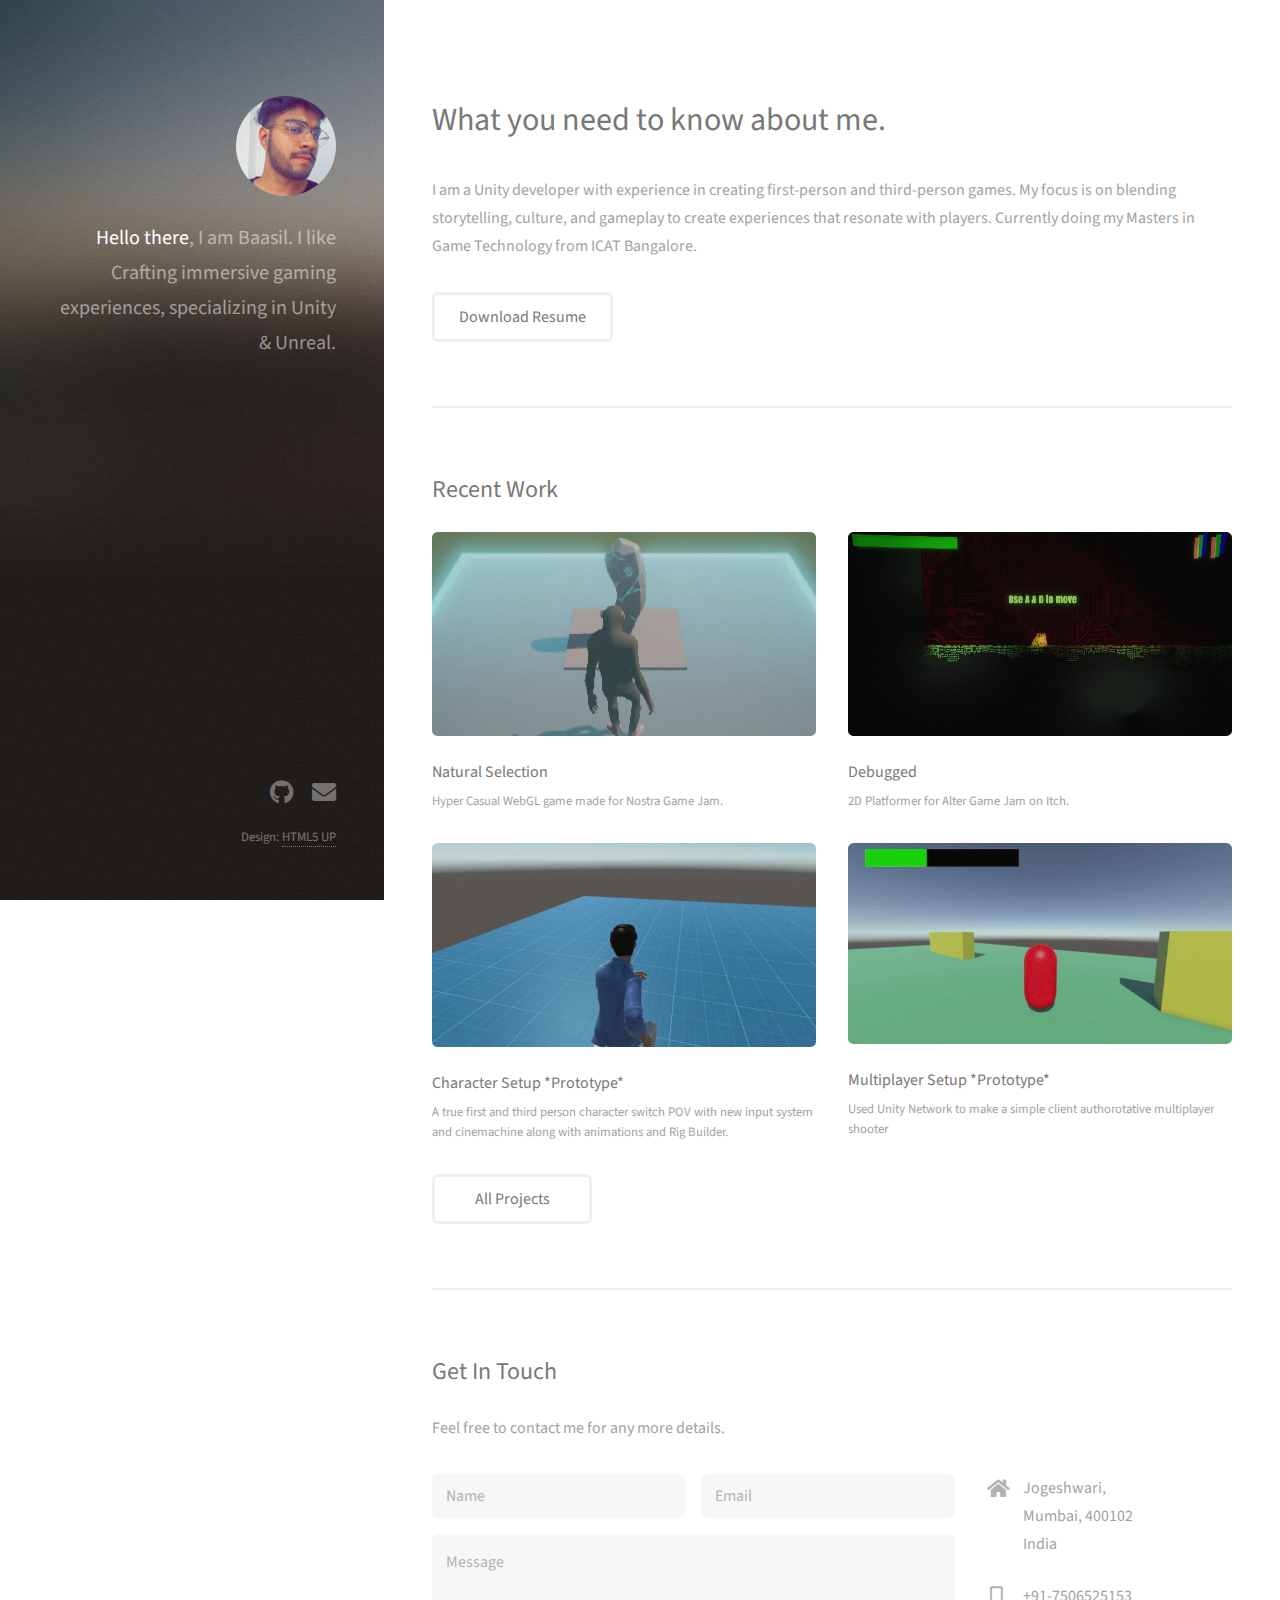
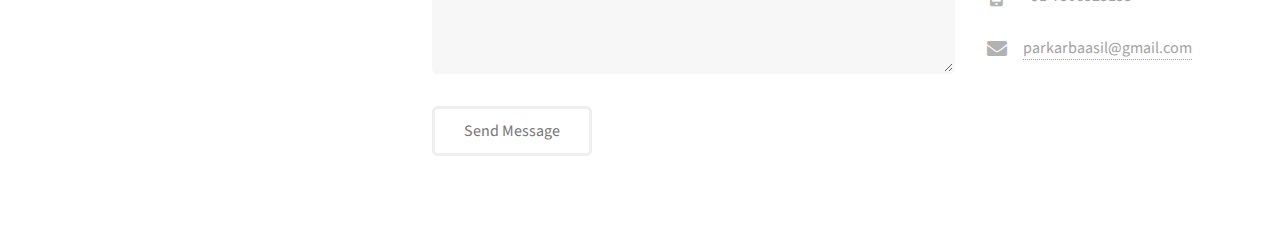
==== commit 3e2ffb5b: "Updated portfolioi" ====
--- a/index.html
+++ b/index.html
@@ -1,452 +1,455 @@
 <!DOCTYPE HTML>
 <!--
-	Strata by HTML5 UP
-	html5up.net | @ajlkn
-	Free for personal and commercial use under the CCA 3.0 license (html5up.net/license)
+    Strata by HTML5 UP
+    html5up.net | @ajlkn
+    Free for personal and commercial use under the CCA 3.0 license (html5up.net/license)
 -->
 <html>
-	<head>
-		<title>Baasil Parkar</title>
-		<meta charset="utf-8" />
-		<meta name="viewport" content="width=device-width, initial-scale=1, user-scalable=no" />
-		<link rel="stylesheet" href="assets/css/main.css" />
-	</head>
-	<body class="is-preload">
-
-		<!-- Header -->
-			<header id="header">
-				<div class="inner">
-					<a href="#" class="image avatar"><img src="images/avatar0.jpg" alt="" /></a>
-					<h1><strong>Hello there</strong>, I am Baasil.<br />
-						I like Crafting immersive gaming  <br />  experiences,
-						specializing in Unity & Unreal.</h1>
-				</div>
-			</header>
-
-		<!-- Main -->
-			<div id="main">
-
-				<!-- One -->
-					<section id="one">
-						<header class="major">
-							<h2>What you need to know about me.</h2>
-						</header>
-						<p>I am a Unity developer with experience in creating first-person and third-person games. My focus is on blending storytelling, culture, and gameplay to create experiences that resonate with players. I’m especially passionate about bringing Indian mythology into gaming.</p>
-						<ul class="actions">
-							<li><a href="#" class="button">Download Resume</a></li>
-						</ul>
-					</section>
-
-				<!-- Two -->
-					<section id="two">
-						<h2>Recent Work</h2>
-						<div class="row">
-							<article class="col-6 col-12-xsmall work-item">
-								<a href="images/fulls/01.jpg" class="image fit thumb"><img src="images/thumbs/01.jpg" alt="" /></a>
-								<h3>Project 1</h3>
-								<p>Lorem ipsum dolor sit amet nisl sed nullam feugiat.</p>
-							</article>
-							<article class="col-6 col-12-xsmall work-item">
-								<a href="images/fulls/02.jpg" class="image fit thumb"><img src="images/thumbs/02.jpg" alt="" /></a>
-								<h3>Project 2</h3>
-								<p>Lorem ipsum dolor sit amet nisl sed nullam feugiat.</p>
-							</article>
-							<article class="col-6 col-12-xsmall work-item">
-								<a href="images/fulls/03.jpg" class="image fit thumb"><img src="images/thumbs/03.jpg" alt="" /></a>
-								<h3>Project 3</h3>
-								<p>Lorem ipsum dolor sit amet nisl sed nullam feugiat.</p>
-							</article>
-							<article class="col-6 col-12-xsmall work-item">
-								<a href="images/fulls/04.jpg" class="image fit thumb"><img src="images/thumbs/04.jpg" alt="" /></a>
-								<h3>Project 4</h3>
-								<p>Lorem ipsum dolor sit amet nisl sed nullam feugiat.</p>
-							</article>
-						</div>
-						<ul class="actions">
-							<li><a href="#" class="button">All Projects</a></li>
-						</ul>
-					</section>
-
-				<!-- Three -->
-					<section id="three">
-						<h2>Get In Touch</h2>
-						<p>Feel free to contact me for any more details.</p>
-						<div class="row">
-							<div class="col-8 col-12-small">
-								<form method="post" action="#">
-									<div class="row gtr-uniform gtr-50">
-										<div class="col-6 col-12-xsmall"><input type="text" name="name" id="name" placeholder="Name" /></div>
-										<div class="col-6 col-12-xsmall"><input type="email" name="email" id="email" placeholder="Email" /></div>
-										<div class="col-12"><textarea name="message" id="message" placeholder="Message" rows="4"></textarea></div>
-									</div>
-								</form>
-								<ul class="actions">
-									<li><input type="submit" value="Send Message" /></li>
-								</ul>
-							</div>
-							<div class="col-4 col-12-small">
-								<ul class="labeled-icons">
-									<li>
-										<h3 class="icon solid fa-home"><span class="label">Address</span></h3>
-										Bommanahalli,<br />
-										Bangalore, 560068<br />
-										India
-									</li>
-									<li>
-										<h3 class="icon solid fa-mobile-alt"><span class="label">Phone</span></h3>
-										+91-7506525153
-									</li>
-									<li>
-										<h3 class="icon solid fa-envelope"><span class="label">Email</span></h3>
-										<a href="#">parkarbaasil@gmail.com</a>
-									</li>
-								</ul>
-							</div>
-						</div>
-					</section>
-
-				<!-- Four -->
-				<!--
-					<section id="four">
-						<h2>Elements</h2>
-
-						<section>
-							<h4>Text</h4>
-							<p>This is <b>bold</b> and this is <strong>strong</strong>. This is <i>italic</i> and this is <em>emphasized</em>.
-							This is <sup>superscript</sup> text and this is <sub>subscript</sub> text.
-							This is <u>underlined</u> and this is code: <code>for (;;) { ... }</code>. Finally, <a href="#">this is a link</a>.</p>
-							<hr />
-							<header>
-								<h4>Heading with a Subtitle</h4>
-								<p>Lorem ipsum dolor sit amet nullam id egestas urna aliquam</p>
-							</header>
-							<p>Nunc lacinia ante nunc ac lobortis. Interdum adipiscing gravida odio porttitor sem non mi integer non faucibus ornare mi ut ante amet placerat aliquet. Volutpat eu sed ante lacinia sapien lorem accumsan varius montes viverra nibh in adipiscing blandit tempus accumsan.</p>
-							<header>
-								<h5>Heading with a Subtitle</h5>
-								<p>Lorem ipsum dolor sit amet nullam id egestas urna aliquam</p>
-							</header>
-							<p>Nunc lacinia ante nunc ac lobortis. Interdum adipiscing gravida odio porttitor sem non mi integer non faucibus ornare mi ut ante amet placerat aliquet. Volutpat eu sed ante lacinia sapien lorem accumsan varius montes viverra nibh in adipiscing blandit tempus accumsan.</p>
-							<hr />
-							<h2>Heading Level 2</h2>
-							<h3>Heading Level 3</h3>
-							<h4>Heading Level 4</h4>
-							<h5>Heading Level 5</h5>
-							<h6>Heading Level 6</h6>
-							<hr />
-							<h5>Blockquote</h5>
-							<blockquote>Fringilla nisl. Donec accumsan interdum nisi, quis tincidunt felis sagittis eget tempus euismod. Vestibulum ante ipsum primis in faucibus vestibulum. Blandit adipiscing eu felis iaculis volutpat ac adipiscing accumsan faucibus. Vestibulum ante ipsum primis in faucibus lorem ipsum dolor sit amet nullam adipiscing eu felis.</blockquote>
-							<h5>Preformatted</h5>
-							<pre><code>i = 0;
-
-while (!deck.isInOrder()) {
-print 'Iteration ' + i;
-deck.shuffle();
-i++;
-}
-
-print 'It took ' + i + ' iterations to sort the deck.';</code></pre>
-						</section>
-
-						<section>
-							<h4>Lists</h4>
-							<div class="row">
-								<div class="col-6 col-12-xsmall">
-									<h5>Unordered</h5>
-									<ul>
-										<li>Dolor pulvinar etiam magna etiam.</li>
-										<li>Sagittis adipiscing lorem eleifend.</li>
-										<li>Felis enim feugiat dolore viverra.</li>
-									</ul>
-									<h5>Alternate</h5>
-									<ul class="alt">
-										<li>Dolor pulvinar etiam magna etiam.</li>
-										<li>Sagittis adipiscing lorem eleifend.</li>
-										<li>Felis enim feugiat dolore viverra.</li>
-									</ul>
-								</div>
-								<div class="col-6 col-12-xsmall">
-									<h5>Ordered</h5>
-									<ol>
-										<li>Dolor pulvinar etiam magna etiam.</li>
-										<li>Etiam vel felis at lorem sed viverra.</li>
-										<li>Felis enim feugiat dolore viverra.</li>
-										<li>Dolor pulvinar etiam magna etiam.</li>
-										<li>Etiam vel felis at lorem sed viverra.</li>
-										<li>Felis enim feugiat dolore viverra.</li>
-									</ol>
-									<h5>Icons</h5>
-									<ul class="icons">
-										<li><a href="#" class="icon brands fa-twitter"><span class="label">Twitter</span></a></li>
-										<li><a href="#" class="icon brands fa-facebook-f"><span class="label">Facebook</span></a></li>
-										<li><a href="#" class="icon brands fa-instagram"><span class="label">Instagram</span></a></li>
-										<li><a href="#" class="icon brands fa-github"><span class="label">Github</span></a></li>
-										<li><a href="#" class="icon brands fa-dribbble"><span class="label">Dribbble</span></a></li>
-										<li><a href="#" class="icon brands fa-tumblr"><span class="label">Tumblr</span></a></li>
-									</ul>
-								</div>
-							</div>
-							<h5>Actions</h5>
-							<ul class="actions">
-								<li><a href="#" class="button primary">Default</a></li>
-								<li><a href="#" class="button">Default</a></li>
-							</ul>
-							<ul class="actions small">
-								<li><a href="#" class="button primary small">Small</a></li>
-								<li><a href="#" class="button small">Small</a></li>
-							</ul>
-							<div class="row">
-								<div class="col-6 col-12-small">
-									<ul class="actions stacked">
-										<li><a href="#" class="button primary">Default</a></li>
-										<li><a href="#" class="button">Default</a></li>
-									</ul>
-								</div>
-								<div class="col-6 col-12-small">
-									<ul class="actions stacked">
-										<li><a href="#" class="button primary small">Small</a></li>
-										<li><a href="#" class="button small">Small</a></li>
-									</ul>
-								</div>
-								<div class="col-6 col-12-small">
-									<ul class="actions stacked">
-										<li><a href="#" class="button primary fit">Default</a></li>
-										<li><a href="#" class="button fit">Default</a></li>
-									</ul>
-								</div>
-								<div class="col-6 col-12-small">
-									<ul class="actions stacked">
-										<li><a href="#" class="button primary small fit">Small</a></li>
-										<li><a href="#" class="button small fit">Small</a></li>
-									</ul>
-								</div>
-							</div>
-						</section>
-
-						<section>
-							<h4>Table</h4>
-							<h5>Default</h5>
-							<div class="table-wrapper">
-								<table>
-									<thead>
-										<tr>
-											<th>Name</th>
-											<th>Description</th>
-											<th>Price</th>
-										</tr>
-									</thead>
-									<tbody>
-										<tr>
-											<td>Item One</td>
-											<td>Ante turpis integer aliquet porttitor.</td>
-											<td>29.99</td>
-										</tr>
-										<tr>
-											<td>Item Two</td>
-											<td>Vis ac commodo adipiscing arcu aliquet.</td>
-											<td>19.99</td>
-										</tr>
-										<tr>
-											<td>Item Three</td>
-											<td> Morbi faucibus arcu accumsan lorem.</td>
-											<td>29.99</td>
-										</tr>
-										<tr>
-											<td>Item Four</td>
-											<td>Vitae integer tempus condimentum.</td>
-											<td>19.99</td>
-										</tr>
-										<tr>
-											<td>Item Five</td>
-											<td>Ante turpis integer aliquet porttitor.</td>
-											<td>29.99</td>
-										</tr>
-									</tbody>
-									<tfoot>
-										<tr>
-											<td colspan="2"></td>
-											<td>100.00</td>
-										</tr>
-									</tfoot>
-								</table>
-							</div>
-
-							<h5>Alternate</h5>
-							<div class="table-wrapper">
-								<table class="alt">
-									<thead>
-										<tr>
-											<th>Name</th>
-											<th>Description</th>
-											<th>Price</th>
-										</tr>
-									</thead>
-									<tbody>
-										<tr>
-											<td>Item One</td>
-											<td>Ante turpis integer aliquet porttitor.</td>
-											<td>29.99</td>
-										</tr>
-										<tr>
-											<td>Item Two</td>
-											<td>Vis ac commodo adipiscing arcu aliquet.</td>
-											<td>19.99</td>
-										</tr>
-										<tr>
-											<td>Item Three</td>
-											<td> Morbi faucibus arcu accumsan lorem.</td>
-											<td>29.99</td>
-										</tr>
-										<tr>
-											<td>Item Four</td>
-											<td>Vitae integer tempus condimentum.</td>
-											<td>19.99</td>
-										</tr>
-										<tr>
-											<td>Item Five</td>
-											<td>Ante turpis integer aliquet porttitor.</td>
-											<td>29.99</td>
-										</tr>
-									</tbody>
-									<tfoot>
-										<tr>
-											<td colspan="2"></td>
-											<td>100.00</td>
-										</tr>
-									</tfoot>
-								</table>
-							</div>
-						</section>
-
-						<section>
-							<h4>Buttons</h4>
-							<ul class="actions">
-								<li><a href="#" class="button primary">Primary</a></li>
-								<li><a href="#" class="button">Default</a></li>
-							</ul>
-							<ul class="actions">
-								<li><a href="#" class="button large">Large</a></li>
-								<li><a href="#" class="button">Default</a></li>
-								<li><a href="#" class="button small">Small</a></li>
-							</ul>
-							<ul class="actions fit">
-								<li><a href="#" class="button primary fit">Fit</a></li>
-								<li><a href="#" class="button fit">Fit</a></li>
-							</ul>
-							<ul class="actions fit small">
-								<li><a href="#" class="button primary fit small">Fit + Small</a></li>
-								<li><a href="#" class="button fit small">Fit + Small</a></li>
-							</ul>
-							<ul class="actions">
-								<li><a href="#" class="button primary icon solid fa-download">Icon</a></li>
-								<li><a href="#" class="button icon solid fa-download">Icon</a></li>
-							</ul>
-							<ul class="actions">
-								<li><span class="button primary disabled">Primary</span></li>
-								<li><span class="button disabled">Default</span></li>
-							</ul>
-						</section>
-
-						<section>
-							<h4>Form</h4>
-							<form method="post" action="#">
-								<div class="row gtr-uniform gtr-50">
-									<div class="col-6 col-12-xsmall">
-										<input type="text" name="demo-name" id="demo-name" value="" placeholder="Name" />
-									</div>
-									<div class="col-6 col-12-xsmall">
-										<input type="email" name="demo-email" id="demo-email" value="" placeholder="Email" />
-									</div>
-									<div class="col-12">
-										<select name="demo-category" id="demo-category">
-											<option value="">- Category -</option>
-											<option value="1">Manufacturing</option>
-											<option value="1">Shipping</option>
-											<option value="1">Administration</option>
-											<option value="1">Human Resources</option>
-										</select>
-									</div>
-									<div class="col-4 col-12-small">
-										<input type="radio" id="demo-priority-low" name="demo-priority" checked>
-										<label for="demo-priority-low">Low Priority</label>
-									</div>
-									<div class="col-4 col-12-small">
-										<input type="radio" id="demo-priority-normal" name="demo-priority">
-										<label for="demo-priority-normal">Normal Priority</label>
-									</div>
-									<div class="col-4 col-12-small">
-										<input type="radio" id="demo-priority-high" name="demo-priority">
-										<label for="demo-priority-high">High Priority</label>
-									</div>
-									<div class="col-6 col-12-small">
-										<input type="checkbox" id="demo-copy" name="demo-copy">
-										<label for="demo-copy">Email me a copy of this message</label>
-									</div>
-									<div class="col-6 col-12-small">
-										<input type="checkbox" id="demo-human" name="demo-human" checked>
-										<label for="demo-human">I am a human and not a robot</label>
-									</div>
-									<div class="col-12">
-										<textarea name="demo-message" id="demo-message" placeholder="Enter your message" rows="6"></textarea>
-									</div>
-									<div class="col-12">
-										<ul class="actions">
-											<li><input type="submit" value="Send Message" class="primary" /></li>
-											<li><input type="reset" value="Reset" /></li>
-										</ul>
-									</div>
-								</div>
-							</form>
-						</section>
-
-						<section>
-							<h4>Image</h4>
-							<h5>Fit</h5>
-							<div class="box alt">
-								<div class="row gtr-50 gtr-uniform">
-									<div class="col-12"><span class="image fit"><img src="images/fulls/05.jpg" alt="" /></span></div>
-									<div class="col-4"><span class="image fit"><img src="images/thumbs/01.jpg" alt="" /></span></div>
-									<div class="col-4"><span class="image fit"><img src="images/thumbs/02.jpg" alt="" /></span></div>
-									<div class="col-4"><span class="image fit"><img src="images/thumbs/03.jpg" alt="" /></span></div>
-									<div class="col-4"><span class="image fit"><img src="images/thumbs/04.jpg" alt="" /></span></div>
-									<div class="col-4"><span class="image fit"><img src="images/thumbs/05.jpg" alt="" /></span></div>
-									<div class="col-4"><span class="image fit"><img src="images/thumbs/06.jpg" alt="" /></span></div>
-									<div class="col-4"><span class="image fit"><img src="images/thumbs/03.jpg" alt="" /></span></div>
-									<div class="col-4"><span class="image fit"><img src="images/thumbs/02.jpg" alt="" /></span></div>
-									<div class="col-4"><span class="image fit"><img src="images/thumbs/01.jpg" alt="" /></span></div>
-								</div>
-							</div>
-							<h5>Left &amp; Right</h5>
-							<p><span class="image left"><img src="images/avatar.jpg" alt="" /></span>Fringilla nisl. Donec accumsan interdum nisi, quis tincidunt felis sagittis eget. tempus euismod. Vestibulum ante ipsum primis in faucibus vestibulum. Blandit adipiscing eu felis iaculis volutpat ac adipiscing accumsan eu faucibus. Integer ac pellentesque praesent tincidunt felis sagittis eget. tempus euismod. Vestibulum ante ipsum primis in faucibus vestibulum. Blandit adipiscing eu felis iaculis volutpat ac adipiscing accumsan eu faucibus. Integer ac pellentesque praesent. Donec accumsan interdum nisi, quis tincidunt felis sagittis eget. tempus euismod. Vestibulum ante ipsum primis in faucibus vestibulum. Blandit adipiscing eu felis iaculis volutpat ac adipiscing accumsan eu faucibus. Integer ac pellentesque praesent tincidunt felis sagittis eget. tempus euismod. Vestibulum ante ipsum primis in faucibus vestibulum. Blandit adipiscing eu felis iaculis volutpat ac adipiscing accumsan eu faucibus. Integer ac pellentesque praesent.</p>
-							<p><span class="image right"><img src="images/avatar.jpg" alt="" /></span>Fringilla nisl. Donec accumsan interdum nisi, quis tincidunt felis sagittis eget. tempus euismod. Vestibulum ante ipsum primis in faucibus vestibulum. Blandit adipiscing eu felis iaculis volutpat ac adipiscing accumsan eu faucibus. Integer ac pellentesque praesent tincidunt felis sagittis eget. tempus euismod. Vestibulum ante ipsum primis in faucibus vestibulum. Blandit adipiscing eu felis iaculis volutpat ac adipiscing accumsan eu faucibus. Integer ac pellentesque praesent. Donec accumsan interdum nisi, quis tincidunt felis sagittis eget. tempus euismod. Vestibulum ante ipsum primis in faucibus vestibulum. Blandit adipiscing eu felis iaculis volutpat ac adipiscing accumsan eu faucibus. Integer ac pellentesque praesent tincidunt felis sagittis eget. tempus euismod. Vestibulum ante ipsum primis in faucibus vestibulum. Blandit adipiscing eu felis iaculis volutpat ac adipiscing accumsan eu faucibus. Integer ac pellentesque praesent.</p>
-						</section>
-
-					</section>
-				-->
-
-			</div>
-
-		<!-- Footer -->
-			<footer id="footer">
-				<div class="inner">
-					<ul class="icons">
-						<!-- <li><a href="#" class="icon brands fa-twitter"><span class="label">Twitter</span></a></li> -->
-						<li><a href="#" class="icon brands fa-github"><span class="label">Github</span></a></li>
-						<!-- <li><a href="#" class="icon brands fa-dribbble"><span class="label">Dribbble</span></a></li> -->
-						<li><a href="#" class="icon solid fa-envelope"><span class="label">Email</span></a></li>
-					</ul>
-					<ul class="copyright">
-						<!-- <li>&copy; Untitled</li>--><li>Design: <a href="http://html5up.net">HTML5 UP</a></li> 
-					</ul>
-				</div>
-			</footer>
-
-		<!-- Scripts -->
-			<script src="assets/js/jquery.min.js"></script>
-			<script src="assets/js/jquery.poptrox.min.js"></script>
-			<script src="assets/js/browser.min.js"></script>
-			<script src="assets/js/breakpoints.min.js"></script>
-			<script src="assets/js/util.js"></script>
-			<script src="assets/js/main.js"></script>
-
-	</body>
+<head>
+    <title>Baasil Parkar</title>
+    <meta charset="utf-8" />
+    <meta name="viewport" content="width=device-width, initial-scale=1, user-scalable=no" />
+    <link rel="stylesheet" href="assets/css/main.css" />
+</head>
+<body class="is-preload">
+
+    <!-- Header -->
+    <header id="header">
+        <div class="inner">
+            <a href="#" class="image avatar"><img src="images/avatar0.jpg" alt="" /></a>
+            <h1>
+                <strong>Hello there</strong>, I am Baasil.<br />
+                I like Crafting immersive gaming  <br />  experiences,
+                specializing in Unity & Unreal.
+            </h1>
+        </div>
+    </header>
+
+    <!-- Main -->
+    <div id="main">
+
+        <!-- One -->
+        <section id="one">
+            <header class="major">
+                <h2>What you need to know about me.</h2>
+            </header>
+            <p>I am a Unity developer with experience in creating first-person and third-person games. My focus is on blending storytelling, culture, and gameplay to create experiences that resonate with players. Currently doing my Masters in Game Technology from ICAT Bangalore.</p>
+            <ul class="actions">
+                <li><a href="#" class="button">Download Resume</a></li>
+            </ul>
+        </section>
+
+        <!-- Two -->
+        <section id="two">
+            <h2>Recent Work</h2>
+            <div class="row">
+                <article class="col-6 col-12-xsmall work-item">
+                    <a href="images/thumbs/naturalselection.jpg" class="image fit thumb"><img src="images/thumbs/naturalselection.jpg" alt="" /></a>
+                    <a href="https://bashpark.itch.io/natural-selection"><h3>Natural Selection</h3></a>
+                    <p>Hyper Casual WebGL game made for Nostra Game Jam.</p>
+                </article>
+                <article class="col-6 col-12-xsmall work-item">
+                    <a href="images/thumbs/debug.jpg" class="image fit thumb"><img src="images/thumbs/debug.jpg" alt="" /></a>
+                    <a href="https://bashpark.itch.io/debuged"><h3>Debugged</h3></a>
+                    <p>2D Platformer for Alter Game Jam on Itch.</p>
+                </article>
+                <article class="col-6 col-12-xsmall work-item">
+                    <a href="images/fulls/character.gif" class="image fit thumb"><img src="images/thumbs/character.jpg" alt="" /></a>
+                    <h3>Character Setup *Prototype*</h3>
+                    <p>A true first and third person character switch POV with new input system and cinemachine along with animations and Rig Builder.</p>
+                </article>
+                <article class="col-6 col-12-xsmall work-item">
+                    <a href="images/fulls/multiplayer.gif" class="image fit thumb"><img src="images/thumbs/multiplayer.jpg" alt="" /></a>
+                    <h3>Multiplayer Setup *Prototype*</h3>
+                    <p>Used Unity Network to make a simple client authorotative multiplayer shooter</p>
+                </article>
+            </div>
+            <ul class="actions">
+                <li><a href="https://bashpark.itch.io/" class="button">All Projects</a></li>
+            </ul>
+        </section>
+
+        <!-- Three -->
+        <section id="three">
+            <h2>Get In Touch</h2>
+            <p>Feel free to contact me for any more details.</p>
+            <div class="row">
+                <div class="col-8 col-12-small">
+                    <form method="post" action="#">
+                        <div class="row gtr-uniform gtr-50">
+                            <div class="col-6 col-12-xsmall"><input type="text" name="name" id="name" placeholder="Name" /></div>
+                            <div class="col-6 col-12-xsmall"><input type="email" name="email" id="email" placeholder="Email" /></div>
+                            <div class="col-12"><textarea name="message" id="message" placeholder="Message" rows="4"></textarea></div>
+                        </div>
+                    </form>
+                    <ul class="actions">
+                        <li><input type="submit" value="Send Message" /></li>
+                    </ul>
+                </div>
+                <div class="col-4 col-12-small">
+                    <ul class="labeled-icons">
+                        <li>
+                            <h3 class="icon solid fa-home"><span class="label">Address</span></h3>
+                            Jogeshwari,<br />
+                            Mumbai, 400102<br />
+                            India
+                        </li>
+                        <li>
+                            <h3 class="icon solid fa-mobile-alt"><span class="label">Phone</span></h3>
+                            +91-7506525153
+                        </li>
+                        <li>
+                            <h3 class="icon solid fa-envelope"><span class="label">Email</span></h3>
+                            <a href="#">parkarbaasil@gmail.com</a>
+                        </li>
+                    </ul>
+                </div>
+            </div>
+        </section>
+
+        <!-- Four -->
+        <!--
+                            <section id="four">
+                                <h2>Elements</h2>
+
+                                <section>
+                                    <h4>Text</h4>
+                                    <p>This is <b>bold</b> and this is <strong>strong</strong>. This is <i>italic</i> and this is <em>emphasized</em>.
+                                    This is <sup>superscript</sup> text and this is <sub>subscript</sub> text.
+                                    This is <u>underlined</u> and this is code: <code>for (;;) { ... }</code>. Finally, <a href="#">this is a link</a>.</p>
+                                    <hr />
+                                    <header>
+                                        <h4>Heading with a Subtitle</h4>
+                                        <p>Lorem ipsum dolor sit amet nullam id egestas urna aliquam</p>
+                                    </header>
+                                    <p>Nunc lacinia ante nunc ac lobortis. Interdum adipiscing gravida odio porttitor sem non mi integer non faucibus ornare mi ut ante amet placerat aliquet. Volutpat eu sed ante lacinia sapien lorem accumsan varius montes viverra nibh in adipiscing blandit tempus accumsan.</p>
+                                    <header>
+                                        <h5>Heading with a Subtitle</h5>
+                                        <p>Lorem ipsum dolor sit amet nullam id egestas urna aliquam</p>
+                                    </header>
+                                    <p>Nunc lacinia ante nunc ac lobortis. Interdum adipiscing gravida odio porttitor sem non mi integer non faucibus ornare mi ut ante amet placerat aliquet. Volutpat eu sed ante lacinia sapien lorem accumsan varius montes viverra nibh in adipiscing blandit tempus accumsan.</p>
+                                    <hr />
+                                    <h2>Heading Level 2</h2>
+                                    <h3>Heading Level 3</h3>
+                                    <h4>Heading Level 4</h4>
+                                    <h5>Heading Level 5</h5>
+                                    <h6>Heading Level 6</h6>
+                                    <hr />
+                                    <h5>Blockquote</h5>
+                                    <blockquote>Fringilla nisl. Donec accumsan interdum nisi, quis tincidunt felis sagittis eget tempus euismod. Vestibulum ante ipsum primis in faucibus vestibulum. Blandit adipiscing eu felis iaculis volutpat ac adipiscing accumsan faucibus. Vestibulum ante ipsum primis in faucibus lorem ipsum dolor sit amet nullam adipiscing eu felis.</blockquote>
+                                    <h5>Preformatted</h5>
+                                    <pre><code>i = 0;
+
+        while (!deck.isInOrder()) {
+        print 'Iteration ' + i;
+        deck.shuffle();
+        i++;
+        }
+
+        print 'It took ' + i + ' iterations to sort the deck.';</code></pre>
+                                </section>
+
+                                <section>
+                                    <h4>Lists</h4>
+                                    <div class="row">
+                                        <div class="col-6 col-12-xsmall">
+                                            <h5>Unordered</h5>
+                                            <ul>
+                                                <li>Dolor pulvinar etiam magna etiam.</li>
+                                                <li>Sagittis adipiscing lorem eleifend.</li>
+                                                <li>Felis enim feugiat dolore viverra.</li>
+                                            </ul>
+                                            <h5>Alternate</h5>
+                                            <ul class="alt">
+                                                <li>Dolor pulvinar etiam magna etiam.</li>
+                                                <li>Sagittis adipiscing lorem eleifend.</li>
+                                                <li>Felis enim feugiat dolore viverra.</li>
+                                            </ul>
+                                        </div>
+                                        <div class="col-6 col-12-xsmall">
+                                            <h5>Ordered</h5>
+                                            <ol>
+                                                <li>Dolor pulvinar etiam magna etiam.</li>
+                                                <li>Etiam vel felis at lorem sed viverra.</li>
+                                                <li>Felis enim feugiat dolore viverra.</li>
+                                                <li>Dolor pulvinar etiam magna etiam.</li>
+                                                <li>Etiam vel felis at lorem sed viverra.</li>
+                                                <li>Felis enim feugiat dolore viverra.</li>
+                                            </ol>
+                                            <h5>Icons</h5>
+                                            <ul class="icons">
+                                                <li><a href="#" class="icon brands fa-twitter"><span class="label">Twitter</span></a></li>
+                                                <li><a href="#" class="icon brands fa-facebook-f"><span class="label">Facebook</span></a></li>
+                                                <li><a href="#" class="icon brands fa-instagram"><span class="label">Instagram</span></a></li>
+                                                <li><a href="#" class="icon brands fa-github"><span class="label">Github</span></a></li>
+                                                <li><a href="#" class="icon brands fa-dribbble"><span class="label">Dribbble</span></a></li>
+                                                <li><a href="#" class="icon brands fa-tumblr"><span class="label">Tumblr</span></a></li>
+                                            </ul>
+                                        </div>
+                                    </div>
+                                    <h5>Actions</h5>
+                                    <ul class="actions">
+                                        <li><a href="#" class="button primary">Default</a></li>
+                                        <li><a href="#" class="button">Default</a></li>
+                                    </ul>
+                                    <ul class="actions small">
+                                        <li><a href="#" class="button primary small">Small</a></li>
+                                        <li><a href="#" class="button small">Small</a></li>
+                                    </ul>
+                                    <div class="row">
+                                        <div class="col-6 col-12-small">
+                                            <ul class="actions stacked">
+                                                <li><a href="#" class="button primary">Default</a></li>
+                                                <li><a href="#" class="button">Default</a></li>
+                                            </ul>
+                                        </div>
+                                        <div class="col-6 col-12-small">
+                                            <ul class="actions stacked">
+                                                <li><a href="#" class="button primary small">Small</a></li>
+                                                <li><a href="#" class="button small">Small</a></li>
+                                            </ul>
+                                        </div>
+                                        <div class="col-6 col-12-small">
+                                            <ul class="actions stacked">
+                                                <li><a href="#" class="button primary fit">Default</a></li>
+                                                <li><a href="#" class="button fit">Default</a></li>
+                                            </ul>
+                                        </div>
+                                        <div class="col-6 col-12-small">
+                                            <ul class="actions stacked">
+                                                <li><a href="#" class="button primary small fit">Small</a></li>
+                                                <li><a href="#" class="button small fit">Small</a></li>
+                                            </ul>
+                                        </div>
+                                    </div>
+                                </section>
+
+                                <section>
+                                    <h4>Table</h4>
+                                    <h5>Default</h5>
+                                    <div class="table-wrapper">
+                                        <table>
+                                            <thead>
+                                                <tr>
+                                                    <th>Name</th>
+                                                    <th>Description</th>
+                                                    <th>Price</th>
+                                                </tr>
+                                            </thead>
+                                            <tbody>
+                                                <tr>
+                                                    <td>Item One</td>
+                                                    <td>Ante turpis integer aliquet porttitor.</td>
+                                                    <td>29.99</td>
+                                                </tr>
+                                                <tr>
+                                                    <td>Item Two</td>
+                                                    <td>Vis ac commodo adipiscing arcu aliquet.</td>
+                                                    <td>19.99</td>
+                                                </tr>
+                                                <tr>
+                                                    <td>Item Three</td>
+                                                    <td> Morbi faucibus arcu accumsan lorem.</td>
+                                                    <td>29.99</td>
+                                                </tr>
+                                                <tr>
+                                                    <td>Item Four</td>
+                                                    <td>Vitae integer tempus condimentum.</td>
+                                                    <td>19.99</td>
+                                                </tr>
+                                                <tr>
+                                                    <td>Item Five</td>
+                                                    <td>Ante turpis integer aliquet porttitor.</td>
+                                                    <td>29.99</td>
+                                                </tr>
+                                            </tbody>
+                                            <tfoot>
+                                                <tr>
+                                                    <td colspan="2"></td>
+                                                    <td>100.00</td>
+                                                </tr>
+                                            </tfoot>
+                                        </table>
+                                    </div>
+
+                                    <h5>Alternate</h5>
+                                    <div class="table-wrapper">
+                                        <table class="alt">
+                                            <thead>
+                                                <tr>
+                                                    <th>Name</th>
+                                                    <th>Description</th>
+                                                    <th>Price</th>
+                                                </tr>
+                                            </thead>
+                                            <tbody>
+                                                <tr>
+                                                    <td>Item One</td>
+                                                    <td>Ante turpis integer aliquet porttitor.</td>
+                                                    <td>29.99</td>
+                                                </tr>
+                                                <tr>
+                                                    <td>Item Two</td>
+                                                    <td>Vis ac commodo adipiscing arcu aliquet.</td>
+                                                    <td>19.99</td>
+                                                </tr>
+                                                <tr>
+                                                    <td>Item Three</td>
+                                                    <td> Morbi faucibus arcu accumsan lorem.</td>
+                                                    <td>29.99</td>
+                                                </tr>
+                                                <tr>
+                                                    <td>Item Four</td>
+                                                    <td>Vitae integer tempus condimentum.</td>
+                                                    <td>19.99</td>
+                                                </tr>
+                                                <tr>
+                                                    <td>Item Five</td>
+                                                    <td>Ante turpis integer aliquet porttitor.</td>
+                                                    <td>29.99</td>
+                                                </tr>
+                                            </tbody>
+                                            <tfoot>
+                                                <tr>
+                                                    <td colspan="2"></td>
+                                                    <td>100.00</td>
+                                                </tr>
+                                            </tfoot>
+                                        </table>
+                                    </div>
+                                </section>
+
+                                <section>
+                                    <h4>Buttons</h4>
+                                    <ul class="actions">
+                                        <li><a href="#" class="button primary">Primary</a></li>
+                                        <li><a href="#" class="button">Default</a></li>
+                                    </ul>
+                                    <ul class="actions">
+                                        <li><a href="#" class="button large">Large</a></li>
+                                        <li><a href="#" class="button">Default</a></li>
+                                        <li><a href="#" class="button small">Small</a></li>
+                                    </ul>
+                                    <ul class="actions fit">
+                                        <li><a href="#" class="button primary fit">Fit</a></li>
+                                        <li><a href="#" class="button fit">Fit</a></li>
+                                    </ul>
+                                    <ul class="actions fit small">
+                                        <li><a href="#" class="button primary fit small">Fit + Small</a></li>
+                                        <li><a href="#" class="button fit small">Fit + Small</a></li>
+                                    </ul>
+                                    <ul class="actions">
+                                        <li><a href="#" class="button primary icon solid fa-download">Icon</a></li>
+                                        <li><a href="#" class="button icon solid fa-download">Icon</a></li>
+                                    </ul>
+                                    <ul class="actions">
+                                        <li><span class="button primary disabled">Primary</span></li>
+                                        <li><span class="button disabled">Default</span></li>
+                                    </ul>
+                                </section>
+
+                                <section>
+                                    <h4>Form</h4>
+                                    <form method="post" action="#">
+                                        <div class="row gtr-uniform gtr-50">
+                                            <div class="col-6 col-12-xsmall">
+                                                <input type="text" name="demo-name" id="demo-name" value="" placeholder="Name" />
+                                            </div>
+                                            <div class="col-6 col-12-xsmall">
+                                                <input type="email" name="demo-email" id="demo-email" value="" placeholder="Email" />
+                                            </div>
+                                            <div class="col-12">
+                                                <select name="demo-category" id="demo-category">
+                                                    <option value="">- Category -</option>
+                                                    <option value="1">Manufacturing</option>
+                                                    <option value="1">Shipping</option>
+                                                    <option value="1">Administration</option>
+                                                    <option value="1">Human Resources</option>
+                                                </select>
+                                            </div>
+                                            <div class="col-4 col-12-small">
+                                                <input type="radio" id="demo-priority-low" name="demo-priority" checked>
+                                                <label for="demo-priority-low">Low Priority</label>
+                                            </div>
+                                            <div class="col-4 col-12-small">
+                                                <input type="radio" id="demo-priority-normal" name="demo-priority">
+                                                <label for="demo-priority-normal">Normal Priority</label>
+                                            </div>
+                                            <div class="col-4 col-12-small">
+                                                <input type="radio" id="demo-priority-high" name="demo-priority">
+                                                <label for="demo-priority-high">High Priority</label>
+                                            </div>
+                                            <div class="col-6 col-12-small">
+                                                <input type="checkbox" id="demo-copy" name="demo-copy">
+                                                <label for="demo-copy">Email me a copy of this message</label>
+                                            </div>
+                                            <div class="col-6 col-12-small">
+                                                <input type="checkbox" id="demo-human" name="demo-human" checked>
+                                                <label for="demo-human">I am a human and not a robot</label>
+                                            </div>
+                                            <div class="col-12">
+                                                <textarea name="demo-message" id="demo-message" placeholder="Enter your message" rows="6"></textarea>
+                                            </div>
+                                            <div class="col-12">
+                                                <ul class="actions">
+                                                    <li><input type="submit" value="Send Message" class="primary" /></li>
+                                                    <li><input type="reset" value="Reset" /></li>
+                                                </ul>
+                                            </div>
+                                        </div>
+                                    </form>
+                                </section>
+
+                                <section>
+                                    <h4>Image</h4>
+                                    <h5>Fit</h5>
+                                    <div class="box alt">
+                                        <div class="row gtr-50 gtr-uniform">
+                                            <div class="col-12"><span class="image fit"><img src="images/fulls/05.jpg" alt="" /></span></div>
+                                            <div class="col-4"><span class="image fit"><img src="images/thumbs/01.jpg" alt="" /></span></div>
+                                            <div class="col-4"><span class="image fit"><img src="images/thumbs/02.jpg" alt="" /></span></div>
+                                            <div class="col-4"><span class="image fit"><img src="images/thumbs/03.jpg" alt="" /></span></div>
+                                            <div class="col-4"><span class="image fit"><img src="images/thumbs/04.jpg" alt="" /></span></div>
+                                            <div class="col-4"><span class="image fit"><img src="images/thumbs/05.jpg" alt="" /></span></div>
+                                            <div class="col-4"><span class="image fit"><img src="images/thumbs/06.jpg" alt="" /></span></div>
+                                            <div class="col-4"><span class="image fit"><img src="images/thumbs/03.jpg" alt="" /></span></div>
+                                            <div class="col-4"><span class="image fit"><img src="images/thumbs/02.jpg" alt="" /></span></div>
+                                            <div class="col-4"><span class="image fit"><img src="images/thumbs/01.jpg" alt="" /></span></div>
+                                        </div>
+                                    </div>
+                                    <h5>Left &amp; Right</h5>
+                                    <p><span class="image left"><img src="images/avatar.jpg" alt="" /></span>Fringilla nisl. Donec accumsan interdum nisi, quis tincidunt felis sagittis eget. tempus euismod. Vestibulum ante ipsum primis in faucibus vestibulum. Blandit adipiscing eu felis iaculis volutpat ac adipiscing accumsan eu faucibus. Integer ac pellentesque praesent tincidunt felis sagittis eget. tempus euismod. Vestibulum ante ipsum primis in faucibus vestibulum. Blandit adipiscing eu felis iaculis volutpat ac adipiscing accumsan eu faucibus. Integer ac pellentesque praesent. Donec accumsan interdum nisi, quis tincidunt felis sagittis eget. tempus euismod. Vestibulum ante ipsum primis in faucibus vestibulum. Blandit adipiscing eu felis iaculis volutpat ac adipiscing accumsan eu faucibus. Integer ac pellentesque praesent tincidunt felis sagittis eget. tempus euismod. Vestibulum ante ipsum primis in faucibus vestibulum. Blandit adipiscing eu felis iaculis volutpat ac adipiscing accumsan eu faucibus. Integer ac pellentesque praesent.</p>
+                                    <p><span class="image right"><img src="images/avatar.jpg" alt="" /></span>Fringilla nisl. Donec accumsan interdum nisi, quis tincidunt felis sagittis eget. tempus euismod. Vestibulum ante ipsum primis in faucibus vestibulum. Blandit adipiscing eu felis iaculis volutpat ac adipiscing accumsan eu faucibus. Integer ac pellentesque praesent tincidunt felis sagittis eget. tempus euismod. Vestibulum ante ipsum primis in faucibus vestibulum. Blandit adipiscing eu felis iaculis volutpat ac adipiscing accumsan eu faucibus. Integer ac pellentesque praesent. Donec accumsan interdum nisi, quis tincidunt felis sagittis eget. tempus euismod. Vestibulum ante ipsum primis in faucibus vestibulum. Blandit adipiscing eu felis iaculis volutpat ac adipiscing accumsan eu faucibus. Integer ac pellentesque praesent tincidunt felis sagittis eget. tempus euismod. Vestibulum ante ipsum primis in faucibus vestibulum. Blandit adipiscing eu felis iaculis volutpat ac adipiscing accumsan eu faucibus. Integer ac pellentesque praesent.</p>
+                                </section>
+
+                            </section>
+
+                        -->
+    </div>
+
+    <!-- Footer -->
+    <footer id="footer">
+        <div class="inner">
+            <ul class="icons">
+                <!-- <li><a href="#" class="icon brands fa-twitter"><span class="label">Twitter</span></a></li> -->
+                <li><a href="https://github.com/BashPark" class="icon brands fa-github"><span class="label">Github</span></a></li>
+                <!-- <li><a href="#" class="icon brands fa-dribbble"><span class="label">Dribbble</span></a></li> -->
+                <li><a href="mailto:parkarbaasil@gmail.com" class="icon solid fa-envelope"><span class="label">Email</span></a></li>
+            </ul>
+            <ul class="copyright">
+                <!-- <li>&copy; Untitled</li>-->
+                <li>Design: <a href="http://html5up.net">HTML5 UP</a></li>
+            </ul>
+        </div>
+    </footer>
+
+    <!-- Scripts -->
+    <script src="assets/js/jquery.min.js"></script>
+    <script src="assets/js/jquery.poptrox.min.js"></script>
+    <script src="assets/js/browser.min.js"></script>
+    <script src="assets/js/breakpoints.min.js"></script>
+    <script src="assets/js/util.js"></script>
+    <script src="assets/js/main.js"></script>
+
+</body>
 </html>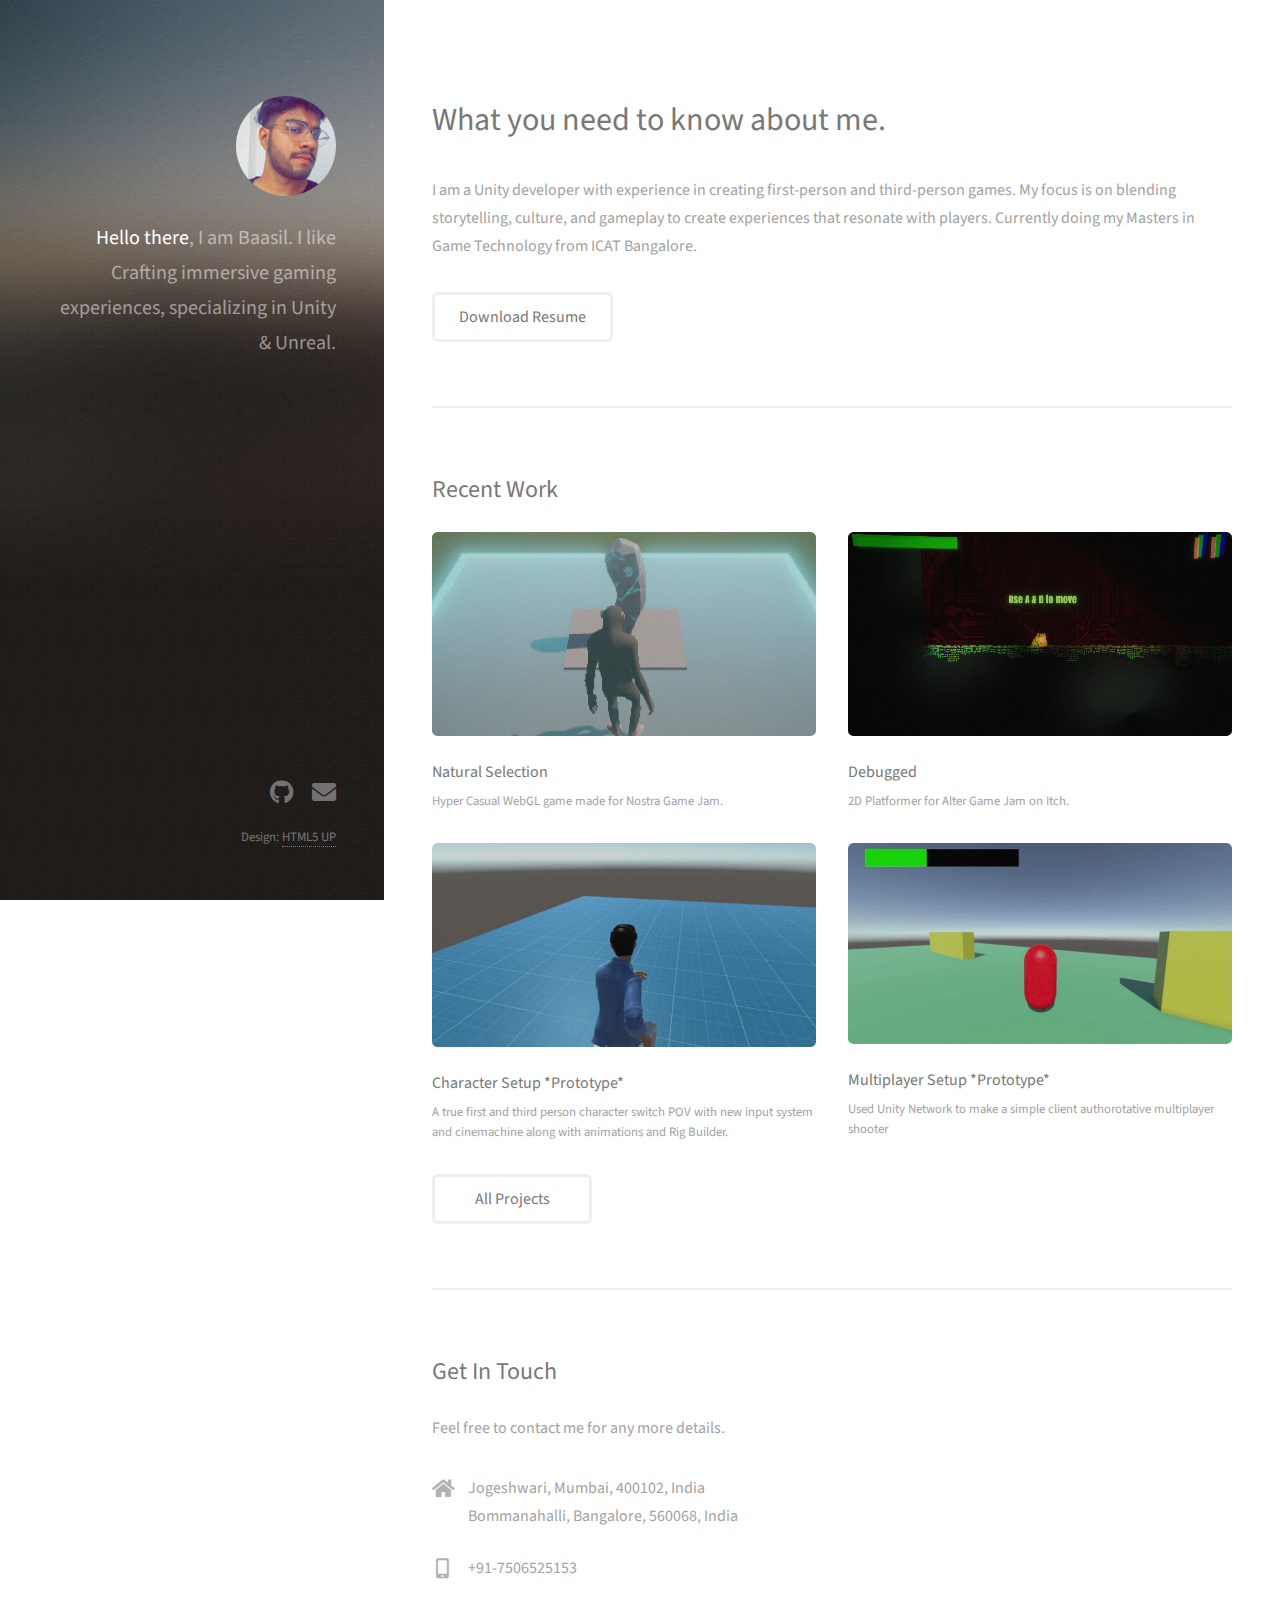
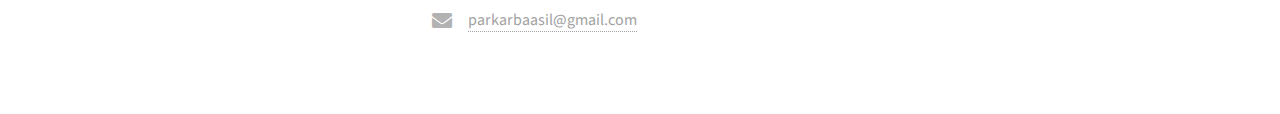
==== commit d6d965f6: "removed form" ====
--- a/index.html
+++ b/index.html
@@ -35,7 +35,7 @@
             </header>
             <p>I am a Unity developer with experience in creating first-person and third-person games. My focus is on blending storytelling, culture, and gameplay to create experiences that resonate with players. Currently doing my Masters in Game Technology from ICAT Bangalore.</p>
             <ul class="actions">
-                <li><a href="#" class="button">Download Resume</a></li>
+                <li><a href="images/Baasil-Parkar-Resume.pdf" class="button">Download Resume</a></li>
             </ul>
         </section>
 
@@ -73,7 +73,7 @@
         <section id="three">
             <h2>Get In Touch</h2>
             <p>Feel free to contact me for any more details.</p>
-            <div class="row">
+            <!--<div class="row">
                 <div class="col-8 col-12-small">
                     <form method="post" action="#">
                         <div class="row gtr-uniform gtr-50">
@@ -85,14 +85,13 @@
                     <ul class="actions">
                         <li><input type="submit" value="Send Message" /></li>
                     </ul>
-                </div>
+                </div>-->
                 <div class="col-4 col-12-small">
                     <ul class="labeled-icons">
                         <li>
                             <h3 class="icon solid fa-home"><span class="label">Address</span></h3>
-                            Jogeshwari,<br />
-                            Mumbai, 400102<br />
-                            India
+                            Jogeshwari, Mumbai, 400102, India <br />
+                            Bommanahalli, Bangalore, 560068, India
                         </li>
                         <li>
                             <h3 class="icon solid fa-mobile-alt"><span class="label">Phone</span></h3>
@@ -431,7 +430,7 @@
     <footer id="footer">
         <div class="inner">
             <ul class="icons">
-                <!-- <li><a href="#" class="icon brands fa-twitter"><span class="label">Twitter</span></a></li> -->
+                <!--<li><a href="https://www.instagram.com/bashpark/" class="icon brands fa-instagram"><span class="label">Instagram</span></a></li>-->
                 <li><a href="https://github.com/BashPark" class="icon brands fa-github"><span class="label">Github</span></a></li>
                 <!-- <li><a href="#" class="icon brands fa-dribbble"><span class="label">Dribbble</span></a></li> -->
                 <li><a href="mailto:parkarbaasil@gmail.com" class="icon solid fa-envelope"><span class="label">Email</span></a></li>
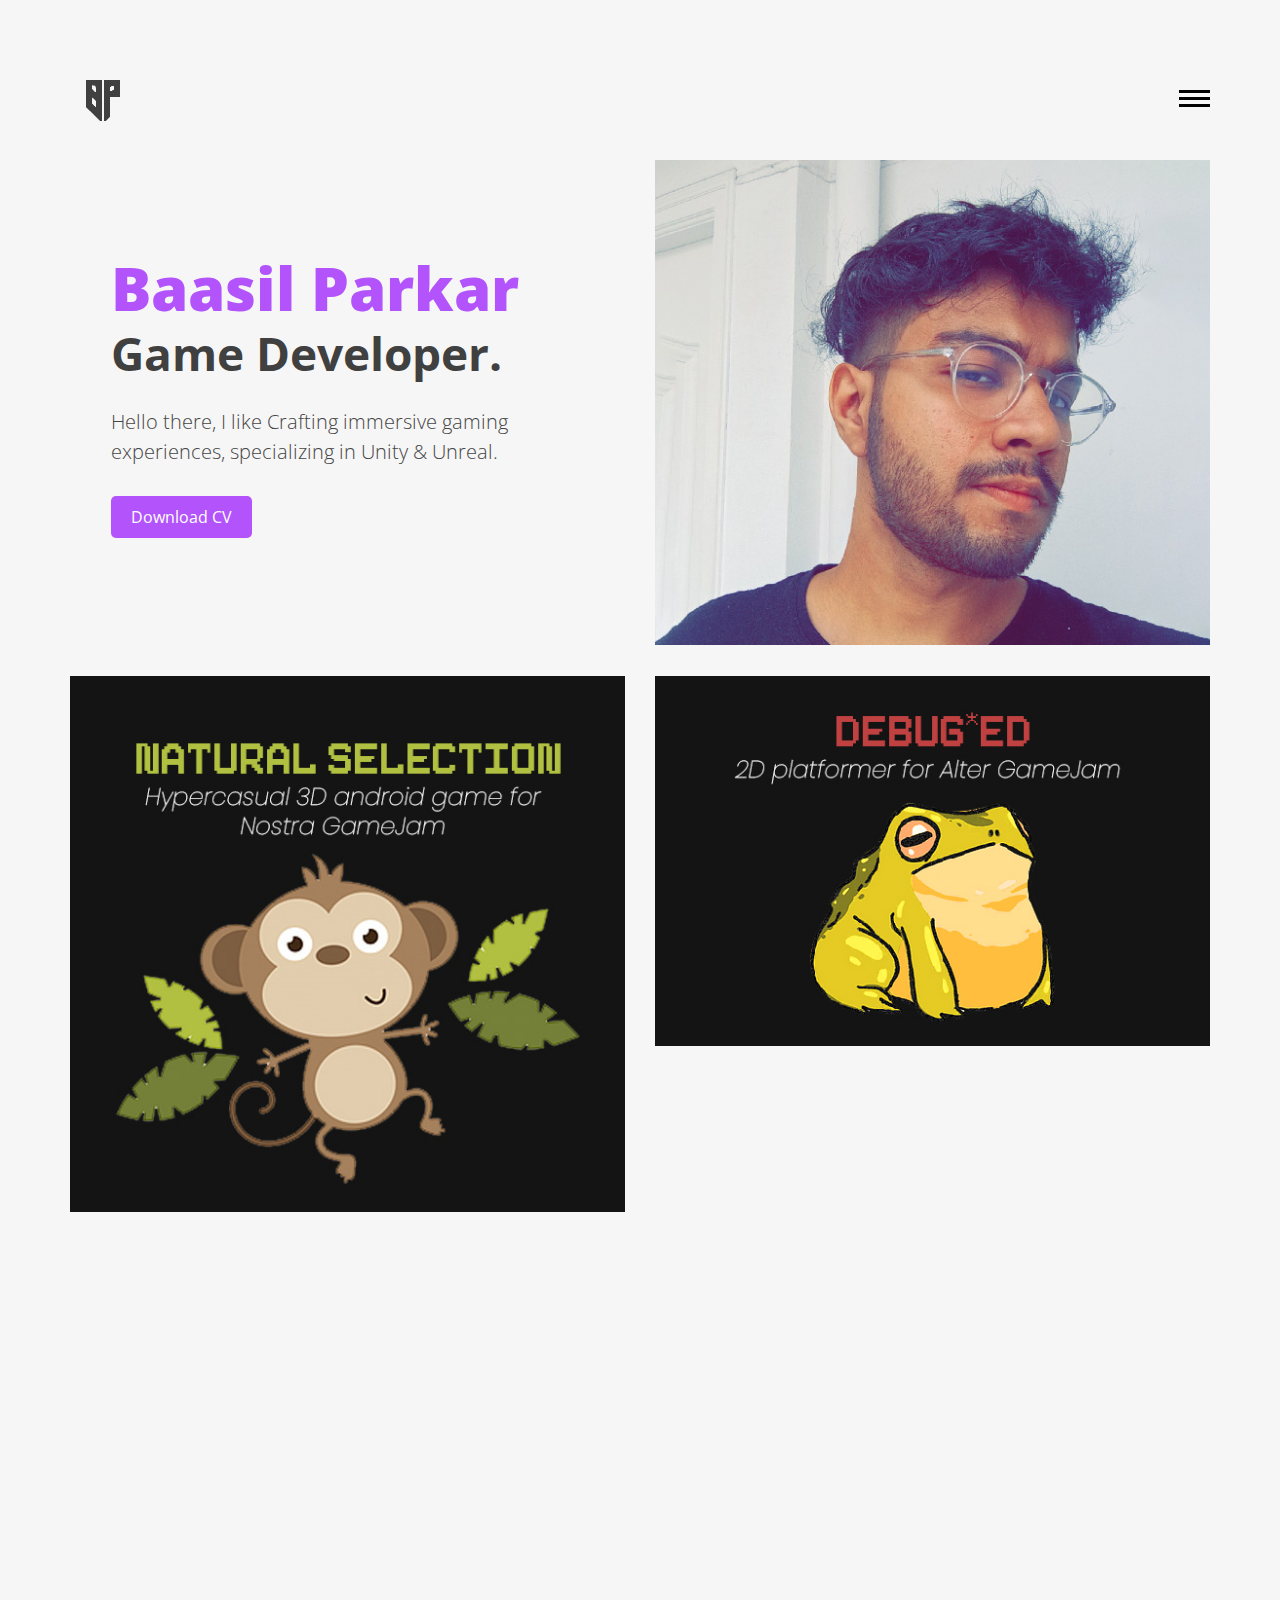
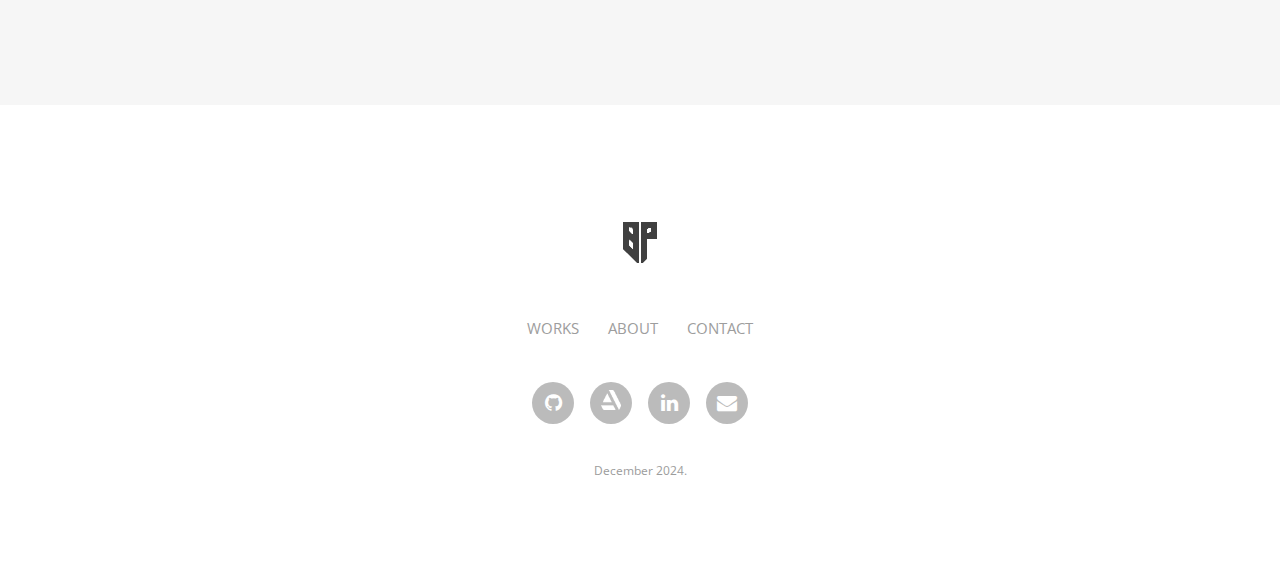
==== commit add93b81: "Updated Link" ====
--- a/index.html
+++ b/index.html
@@ -1,454 +1,357 @@
-<!DOCTYPE HTML>
-<!--
-    Strata by HTML5 UP
-    html5up.net | @ajlkn
-    Free for personal and commercial use under the CCA 3.0 license (html5up.net/license)
--->
-<html>
-<head>
-    <title>Baasil Parkar</title>
-    <meta charset="utf-8" />
-    <meta name="viewport" content="width=device-width, initial-scale=1, user-scalable=no" />
-    <link rel="stylesheet" href="assets/css/main.css" />
-</head>
-<body class="is-preload">
-
-    <!-- Header -->
-    <header id="header">
-        <div class="inner">
-            <a href="#" class="image avatar"><img src="images/avatar0.jpg" alt="" /></a>
-            <h1>
-                <strong>Hello there</strong>, I am Baasil.<br />
-                I like Crafting immersive gaming  <br />  experiences,
-                specializing in Unity & Unreal.
-            </h1>
-        </div>
-    </header>
-
-    <!-- Main -->
-    <div id="main">
-
-        <!-- One -->
-        <section id="one">
-            <header class="major">
-                <h2>What you need to know about me.</h2>
-            </header>
-            <p>I am a Unity developer with experience in creating first-person and third-person games. My focus is on blending storytelling, culture, and gameplay to create experiences that resonate with players. Currently doing my Masters in Game Technology from ICAT Bangalore.</p>
-            <ul class="actions">
-                <li><a href="images/Baasil-Parkar-Resume.pdf" class="button">Download Resume</a></li>
-            </ul>
-        </section>
-
-        <!-- Two -->
-        <section id="two">
-            <h2>Recent Work</h2>
-            <div class="row">
-                <article class="col-6 col-12-xsmall work-item">
-                    <a href="images/thumbs/naturalselection.jpg" class="image fit thumb"><img src="images/thumbs/naturalselection.jpg" alt="" /></a>
-                    <a href="https://bashpark.itch.io/natural-selection"><h3>Natural Selection</h3></a>
-                    <p>Hyper Casual WebGL game made for Nostra Game Jam.</p>
-                </article>
-                <article class="col-6 col-12-xsmall work-item">
-                    <a href="images/thumbs/debug.jpg" class="image fit thumb"><img src="images/thumbs/debug.jpg" alt="" /></a>
-                    <a href="https://bashpark.itch.io/debuged"><h3>Debugged</h3></a>
-                    <p>2D Platformer for Alter Game Jam on Itch.</p>
-                </article>
-                <article class="col-6 col-12-xsmall work-item">
-                    <a href="images/fulls/character.gif" class="image fit thumb"><img src="images/thumbs/character.jpg" alt="" /></a>
-                    <h3>Character Setup *Prototype*</h3>
-                    <p>A true first and third person character switch POV with new input system and cinemachine along with animations and Rig Builder.</p>
-                </article>
-                <article class="col-6 col-12-xsmall work-item">
-                    <a href="images/fulls/multiplayer.gif" class="image fit thumb"><img src="images/thumbs/multiplayer.jpg" alt="" /></a>
-                    <h3>Multiplayer Setup *Prototype*</h3>
-                    <p>Used Unity Network to make a simple client authorotative multiplayer shooter</p>
-                </article>
-            </div>
-            <ul class="actions">
-                <li><a href="https://bashpark.itch.io/" class="button">All Projects</a></li>
-            </ul>
-        </section>
-
-        <!-- Three -->
-        <section id="three">
-            <h2>Get In Touch</h2>
-            <p>Feel free to contact me for any more details.</p>
-            <!--<div class="row">
-                <div class="col-8 col-12-small">
-                    <form method="post" action="#">
-                        <div class="row gtr-uniform gtr-50">
-                            <div class="col-6 col-12-xsmall"><input type="text" name="name" id="name" placeholder="Name" /></div>
-                            <div class="col-6 col-12-xsmall"><input type="email" name="email" id="email" placeholder="Email" /></div>
-                            <div class="col-12"><textarea name="message" id="message" placeholder="Message" rows="4"></textarea></div>
-                        </div>
-                    </form>
-                    <ul class="actions">
-                        <li><input type="submit" value="Send Message" /></li>
-                    </ul>
-                </div>-->
-                <div class="col-4 col-12-small">
-                    <ul class="labeled-icons">
-                        <li>
-                            <h3 class="icon solid fa-home"><span class="label">Address</span></h3>
-                            Jogeshwari, Mumbai, 400102, India <br />
-                            Bommanahalli, Bangalore, 560068, India
-                        </li>
-                        <li>
-                            <h3 class="icon solid fa-mobile-alt"><span class="label">Phone</span></h3>
-                            +91-7506525153
-                        </li>
-                        <li>
-                            <h3 class="icon solid fa-envelope"><span class="label">Email</span></h3>
-                            <a href="#">parkarbaasil@gmail.com</a>
-                        </li>
-                    </ul>
-                </div>
-            </div>
-        </section>
-
-        <!-- Four -->
-        <!--
-                            <section id="four">
-                                <h2>Elements</h2>
-
-                                <section>
-                                    <h4>Text</h4>
-                                    <p>This is <b>bold</b> and this is <strong>strong</strong>. This is <i>italic</i> and this is <em>emphasized</em>.
-                                    This is <sup>superscript</sup> text and this is <sub>subscript</sub> text.
-                                    This is <u>underlined</u> and this is code: <code>for (;;) { ... }</code>. Finally, <a href="#">this is a link</a>.</p>
-                                    <hr />
-                                    <header>
-                                        <h4>Heading with a Subtitle</h4>
-                                        <p>Lorem ipsum dolor sit amet nullam id egestas urna aliquam</p>
-                                    </header>
-                                    <p>Nunc lacinia ante nunc ac lobortis. Interdum adipiscing gravida odio porttitor sem non mi integer non faucibus ornare mi ut ante amet placerat aliquet. Volutpat eu sed ante lacinia sapien lorem accumsan varius montes viverra nibh in adipiscing blandit tempus accumsan.</p>
-                                    <header>
-                                        <h5>Heading with a Subtitle</h5>
-                                        <p>Lorem ipsum dolor sit amet nullam id egestas urna aliquam</p>
-                                    </header>
-                                    <p>Nunc lacinia ante nunc ac lobortis. Interdum adipiscing gravida odio porttitor sem non mi integer non faucibus ornare mi ut ante amet placerat aliquet. Volutpat eu sed ante lacinia sapien lorem accumsan varius montes viverra nibh in adipiscing blandit tempus accumsan.</p>
-                                    <hr />
-                                    <h2>Heading Level 2</h2>
-                                    <h3>Heading Level 3</h3>
-                                    <h4>Heading Level 4</h4>
-                                    <h5>Heading Level 5</h5>
-                                    <h6>Heading Level 6</h6>
-                                    <hr />
-                                    <h5>Blockquote</h5>
-                                    <blockquote>Fringilla nisl. Donec accumsan interdum nisi, quis tincidunt felis sagittis eget tempus euismod. Vestibulum ante ipsum primis in faucibus vestibulum. Blandit adipiscing eu felis iaculis volutpat ac adipiscing accumsan faucibus. Vestibulum ante ipsum primis in faucibus lorem ipsum dolor sit amet nullam adipiscing eu felis.</blockquote>
-                                    <h5>Preformatted</h5>
-                                    <pre><code>i = 0;
-
-        while (!deck.isInOrder()) {
-        print 'Iteration ' + i;
-        deck.shuffle();
-        i++;
-        }
-
-        print 'It took ' + i + ' iterations to sort the deck.';</code></pre>
-                                </section>
-
-                                <section>
-                                    <h4>Lists</h4>
-                                    <div class="row">
-                                        <div class="col-6 col-12-xsmall">
-                                            <h5>Unordered</h5>
-                                            <ul>
-                                                <li>Dolor pulvinar etiam magna etiam.</li>
-                                                <li>Sagittis adipiscing lorem eleifend.</li>
-                                                <li>Felis enim feugiat dolore viverra.</li>
-                                            </ul>
-                                            <h5>Alternate</h5>
-                                            <ul class="alt">
-                                                <li>Dolor pulvinar etiam magna etiam.</li>
-                                                <li>Sagittis adipiscing lorem eleifend.</li>
-                                                <li>Felis enim feugiat dolore viverra.</li>
-                                            </ul>
-                                        </div>
-                                        <div class="col-6 col-12-xsmall">
-                                            <h5>Ordered</h5>
-                                            <ol>
-                                                <li>Dolor pulvinar etiam magna etiam.</li>
-                                                <li>Etiam vel felis at lorem sed viverra.</li>
-                                                <li>Felis enim feugiat dolore viverra.</li>
-                                                <li>Dolor pulvinar etiam magna etiam.</li>
-                                                <li>Etiam vel felis at lorem sed viverra.</li>
-                                                <li>Felis enim feugiat dolore viverra.</li>
-                                            </ol>
-                                            <h5>Icons</h5>
-                                            <ul class="icons">
-                                                <li><a href="#" class="icon brands fa-twitter"><span class="label">Twitter</span></a></li>
-                                                <li><a href="#" class="icon brands fa-facebook-f"><span class="label">Facebook</span></a></li>
-                                                <li><a href="#" class="icon brands fa-instagram"><span class="label">Instagram</span></a></li>
-                                                <li><a href="#" class="icon brands fa-github"><span class="label">Github</span></a></li>
-                                                <li><a href="#" class="icon brands fa-dribbble"><span class="label">Dribbble</span></a></li>
-                                                <li><a href="#" class="icon brands fa-tumblr"><span class="label">Tumblr</span></a></li>
-                                            </ul>
-                                        </div>
-                                    </div>
-                                    <h5>Actions</h5>
-                                    <ul class="actions">
-                                        <li><a href="#" class="button primary">Default</a></li>
-                                        <li><a href="#" class="button">Default</a></li>
-                                    </ul>
-                                    <ul class="actions small">
-                                        <li><a href="#" class="button primary small">Small</a></li>
-                                        <li><a href="#" class="button small">Small</a></li>
-                                    </ul>
-                                    <div class="row">
-                                        <div class="col-6 col-12-small">
-                                            <ul class="actions stacked">
-                                                <li><a href="#" class="button primary">Default</a></li>
-                                                <li><a href="#" class="button">Default</a></li>
-                                            </ul>
-                                        </div>
-                                        <div class="col-6 col-12-small">
-                                            <ul class="actions stacked">
-                                                <li><a href="#" class="button primary small">Small</a></li>
-                                                <li><a href="#" class="button small">Small</a></li>
-                                            </ul>
-                                        </div>
-                                        <div class="col-6 col-12-small">
-                                            <ul class="actions stacked">
-                                                <li><a href="#" class="button primary fit">Default</a></li>
-                                                <li><a href="#" class="button fit">Default</a></li>
-                                            </ul>
-                                        </div>
-                                        <div class="col-6 col-12-small">
-                                            <ul class="actions stacked">
-                                                <li><a href="#" class="button primary small fit">Small</a></li>
-                                                <li><a href="#" class="button small fit">Small</a></li>
-                                            </ul>
-                                        </div>
-                                    </div>
-                                </section>
-
-                                <section>
-                                    <h4>Table</h4>
-                                    <h5>Default</h5>
-                                    <div class="table-wrapper">
-                                        <table>
-                                            <thead>
-                                                <tr>
-                                                    <th>Name</th>
-                                                    <th>Description</th>
-                                                    <th>Price</th>
-                                                </tr>
-                                            </thead>
-                                            <tbody>
-                                                <tr>
-                                                    <td>Item One</td>
-                                                    <td>Ante turpis integer aliquet porttitor.</td>
-                                                    <td>29.99</td>
-                                                </tr>
-                                                <tr>
-                                                    <td>Item Two</td>
-                                                    <td>Vis ac commodo adipiscing arcu aliquet.</td>
-                                                    <td>19.99</td>
-                                                </tr>
-                                                <tr>
-                                                    <td>Item Three</td>
-                                                    <td> Morbi faucibus arcu accumsan lorem.</td>
-                                                    <td>29.99</td>
-                                                </tr>
-                                                <tr>
-                                                    <td>Item Four</td>
-                                                    <td>Vitae integer tempus condimentum.</td>
-                                                    <td>19.99</td>
-                                                </tr>
-                                                <tr>
-                                                    <td>Item Five</td>
-                                                    <td>Ante turpis integer aliquet porttitor.</td>
-                                                    <td>29.99</td>
-                                                </tr>
-                                            </tbody>
-                                            <tfoot>
-                                                <tr>
-                                                    <td colspan="2"></td>
-                                                    <td>100.00</td>
-                                                </tr>
-                                            </tfoot>
-                                        </table>
-                                    </div>
-
-                                    <h5>Alternate</h5>
-                                    <div class="table-wrapper">
-                                        <table class="alt">
-                                            <thead>
-                                                <tr>
-                                                    <th>Name</th>
-                                                    <th>Description</th>
-                                                    <th>Price</th>
-                                                </tr>
-                                            </thead>
-                                            <tbody>
-                                                <tr>
-                                                    <td>Item One</td>
-                                                    <td>Ante turpis integer aliquet porttitor.</td>
-                                                    <td>29.99</td>
-                                                </tr>
-                                                <tr>
-                                                    <td>Item Two</td>
-                                                    <td>Vis ac commodo adipiscing arcu aliquet.</td>
-                                                    <td>19.99</td>
-                                                </tr>
-                                                <tr>
-                                                    <td>Item Three</td>
-                                                    <td> Morbi faucibus arcu accumsan lorem.</td>
-                                                    <td>29.99</td>
-                                                </tr>
-                                                <tr>
-                                                    <td>Item Four</td>
-                                                    <td>Vitae integer tempus condimentum.</td>
-                                                    <td>19.99</td>
-                                                </tr>
-                                                <tr>
-                                                    <td>Item Five</td>
-                                                    <td>Ante turpis integer aliquet porttitor.</td>
-                                                    <td>29.99</td>
-                                                </tr>
-                                            </tbody>
-                                            <tfoot>
-                                                <tr>
-                                                    <td colspan="2"></td>
-                                                    <td>100.00</td>
-                                                </tr>
-                                            </tfoot>
-                                        </table>
-                                    </div>
-                                </section>
-
-                                <section>
-                                    <h4>Buttons</h4>
-                                    <ul class="actions">
-                                        <li><a href="#" class="button primary">Primary</a></li>
-                                        <li><a href="#" class="button">Default</a></li>
-                                    </ul>
-                                    <ul class="actions">
-                                        <li><a href="#" class="button large">Large</a></li>
-                                        <li><a href="#" class="button">Default</a></li>
-                                        <li><a href="#" class="button small">Small</a></li>
-                                    </ul>
-                                    <ul class="actions fit">
-                                        <li><a href="#" class="button primary fit">Fit</a></li>
-                                        <li><a href="#" class="button fit">Fit</a></li>
-                                    </ul>
-                                    <ul class="actions fit small">
-                                        <li><a href="#" class="button primary fit small">Fit + Small</a></li>
-                                        <li><a href="#" class="button fit small">Fit + Small</a></li>
-                                    </ul>
-                                    <ul class="actions">
-                                        <li><a href="#" class="button primary icon solid fa-download">Icon</a></li>
-                                        <li><a href="#" class="button icon solid fa-download">Icon</a></li>
-                                    </ul>
-                                    <ul class="actions">
-                                        <li><span class="button primary disabled">Primary</span></li>
-                                        <li><span class="button disabled">Default</span></li>
-                                    </ul>
-                                </section>
-
-                                <section>
-                                    <h4>Form</h4>
-                                    <form method="post" action="#">
-                                        <div class="row gtr-uniform gtr-50">
-                                            <div class="col-6 col-12-xsmall">
-                                                <input type="text" name="demo-name" id="demo-name" value="" placeholder="Name" />
-                                            </div>
-                                            <div class="col-6 col-12-xsmall">
-                                                <input type="email" name="demo-email" id="demo-email" value="" placeholder="Email" />
-                                            </div>
-                                            <div class="col-12">
-                                                <select name="demo-category" id="demo-category">
-                                                    <option value="">- Category -</option>
-                                                    <option value="1">Manufacturing</option>
-                                                    <option value="1">Shipping</option>
-                                                    <option value="1">Administration</option>
-                                                    <option value="1">Human Resources</option>
-                                                </select>
-                                            </div>
-                                            <div class="col-4 col-12-small">
-                                                <input type="radio" id="demo-priority-low" name="demo-priority" checked>
-                                                <label for="demo-priority-low">Low Priority</label>
-                                            </div>
-                                            <div class="col-4 col-12-small">
-                                                <input type="radio" id="demo-priority-normal" name="demo-priority">
-                                                <label for="demo-priority-normal">Normal Priority</label>
-                                            </div>
-                                            <div class="col-4 col-12-small">
-                                                <input type="radio" id="demo-priority-high" name="demo-priority">
-                                                <label for="demo-priority-high">High Priority</label>
-                                            </div>
-                                            <div class="col-6 col-12-small">
-                                                <input type="checkbox" id="demo-copy" name="demo-copy">
-                                                <label for="demo-copy">Email me a copy of this message</label>
-                                            </div>
-                                            <div class="col-6 col-12-small">
-                                                <input type="checkbox" id="demo-human" name="demo-human" checked>
-                                                <label for="demo-human">I am a human and not a robot</label>
-                                            </div>
-                                            <div class="col-12">
-                                                <textarea name="demo-message" id="demo-message" placeholder="Enter your message" rows="6"></textarea>
-                                            </div>
-                                            <div class="col-12">
-                                                <ul class="actions">
-                                                    <li><input type="submit" value="Send Message" class="primary" /></li>
-                                                    <li><input type="reset" value="Reset" /></li>
-                                                </ul>
-                                            </div>
-                                        </div>
-                                    </form>
-                                </section>
-
-                                <section>
-                                    <h4>Image</h4>
-                                    <h5>Fit</h5>
-                                    <div class="box alt">
-                                        <div class="row gtr-50 gtr-uniform">
-                                            <div class="col-12"><span class="image fit"><img src="images/fulls/05.jpg" alt="" /></span></div>
-                                            <div class="col-4"><span class="image fit"><img src="images/thumbs/01.jpg" alt="" /></span></div>
-                                            <div class="col-4"><span class="image fit"><img src="images/thumbs/02.jpg" alt="" /></span></div>
-                                            <div class="col-4"><span class="image fit"><img src="images/thumbs/03.jpg" alt="" /></span></div>
-                                            <div class="col-4"><span class="image fit"><img src="images/thumbs/04.jpg" alt="" /></span></div>
-                                            <div class="col-4"><span class="image fit"><img src="images/thumbs/05.jpg" alt="" /></span></div>
-                                            <div class="col-4"><span class="image fit"><img src="images/thumbs/06.jpg" alt="" /></span></div>
-                                            <div class="col-4"><span class="image fit"><img src="images/thumbs/03.jpg" alt="" /></span></div>
-                                            <div class="col-4"><span class="image fit"><img src="images/thumbs/02.jpg" alt="" /></span></div>
-                                            <div class="col-4"><span class="image fit"><img src="images/thumbs/01.jpg" alt="" /></span></div>
-                                        </div>
-                                    </div>
-                                    <h5>Left &amp; Right</h5>
-                                    <p><span class="image left"><img src="images/avatar.jpg" alt="" /></span>Fringilla nisl. Donec accumsan interdum nisi, quis tincidunt felis sagittis eget. tempus euismod. Vestibulum ante ipsum primis in faucibus vestibulum. Blandit adipiscing eu felis iaculis volutpat ac adipiscing accumsan eu faucibus. Integer ac pellentesque praesent tincidunt felis sagittis eget. tempus euismod. Vestibulum ante ipsum primis in faucibus vestibulum. Blandit adipiscing eu felis iaculis volutpat ac adipiscing accumsan eu faucibus. Integer ac pellentesque praesent. Donec accumsan interdum nisi, quis tincidunt felis sagittis eget. tempus euismod. Vestibulum ante ipsum primis in faucibus vestibulum. Blandit adipiscing eu felis iaculis volutpat ac adipiscing accumsan eu faucibus. Integer ac pellentesque praesent tincidunt felis sagittis eget. tempus euismod. Vestibulum ante ipsum primis in faucibus vestibulum. Blandit adipiscing eu felis iaculis volutpat ac adipiscing accumsan eu faucibus. Integer ac pellentesque praesent.</p>
-                                    <p><span class="image right"><img src="images/avatar.jpg" alt="" /></span>Fringilla nisl. Donec accumsan interdum nisi, quis tincidunt felis sagittis eget. tempus euismod. Vestibulum ante ipsum primis in faucibus vestibulum. Blandit adipiscing eu felis iaculis volutpat ac adipiscing accumsan eu faucibus. Integer ac pellentesque praesent tincidunt felis sagittis eget. tempus euismod. Vestibulum ante ipsum primis in faucibus vestibulum. Blandit adipiscing eu felis iaculis volutpat ac adipiscing accumsan eu faucibus. Integer ac pellentesque praesent. Donec accumsan interdum nisi, quis tincidunt felis sagittis eget. tempus euismod. Vestibulum ante ipsum primis in faucibus vestibulum. Blandit adipiscing eu felis iaculis volutpat ac adipiscing accumsan eu faucibus. Integer ac pellentesque praesent tincidunt felis sagittis eget. tempus euismod. Vestibulum ante ipsum primis in faucibus vestibulum. Blandit adipiscing eu felis iaculis volutpat ac adipiscing accumsan eu faucibus. Integer ac pellentesque praesent.</p>
-                                </section>
-
-                            </section>
-
-                        -->
-    </div>
-
-    <!-- Footer -->
-    <footer id="footer">
-        <div class="inner">
-            <ul class="icons">
-                <!--<li><a href="https://www.instagram.com/bashpark/" class="icon brands fa-instagram"><span class="label">Instagram</span></a></li>-->
-                <li><a href="https://github.com/BashPark" class="icon brands fa-github"><span class="label">Github</span></a></li>
-                <!-- <li><a href="#" class="icon brands fa-dribbble"><span class="label">Dribbble</span></a></li> -->
-                <li><a href="mailto:parkarbaasil@gmail.com" class="icon solid fa-envelope"><span class="label">Email</span></a></li>
-            </ul>
-            <ul class="copyright">
-                <!-- <li>&copy; Untitled</li>-->
-                <li>Design: <a href="http://html5up.net">HTML5 UP</a></li>
-            </ul>
-        </div>
-    </footer>
-
-    <!-- Scripts -->
-    <script src="assets/js/jquery.min.js"></script>
-    <script src="assets/js/jquery.poptrox.min.js"></script>
-    <script src="assets/js/browser.min.js"></script>
-    <script src="assets/js/breakpoints.min.js"></script>
-    <script src="assets/js/util.js"></script>
-    <script src="assets/js/main.js"></script>
-
-</body>
+<!DOCTYPE HTML>
+
+<html>
+
+<head>
+
+    <meta name="viewport" content="width=device-width, initial-scale=1, maximum-scale=1" />
+
+    <meta charset="utf-8">
+
+    <!-- Description, Keywords and Author -->
+
+    <meta name="description" content="">
+
+    <meta name="author" content="">
+
+
+
+    <title>Baasil Parkar</title>
+
+    <link rel="shortcut icon" href="images/favicon.ico" type="image/x-icon">
+
+
+
+    <!-- style -->
+
+    <link href="css/style.css" rel="stylesheet" type="text/css">
+
+    <!-- style -->
+
+    <!-- bootstrap -->
+
+    <link href="css/bootstrap.min.css" rel="stylesheet" type="text/css">
+
+    <!-- responsive -->
+
+    <link href="css/responsive.css" rel="stylesheet" type="text/css">
+
+    <!-- font-awesome -->
+
+    <link href="css/font-awesome.min.css" rel="stylesheet" type="text/css">
+
+    <!-- font-awesome -->
+
+    <link href="css/effects/set2.css" rel="stylesheet" type="text/css">
+
+    <link href="css/effects/normalize.css" rel="stylesheet" type="text/css">
+
+    <link href="css/effects/component.css" rel="stylesheet" type="text/css">
+
+</head>
+
+
+
+<body>
+
+
+
+    <!-- header -->
+
+    <header role="header">
+
+        <div class="container">
+
+            <!-- logo -->
+
+            <h1>
+
+                <a href="index.html" title="Baasil Parkar"><img src="images/logo.png" alt="Baasil Parkar" /></a>
+
+            </h1>
+
+            <!-- logo -->
+
+            <!-- nav -->
+
+            <nav role="header-nav" class="navy">
+
+                <ul>
+
+                    <li class="nav-active"><a href="index.html" title="Works">Works</a></li>
+
+                    <li><a href="about.html" title="About">About</a></li>
+
+                    <!-- <li><a href="play.html" title="Play">Play</a></li> -->
+
+                    <li><a href="contact.html" title="Contact">Contact</a></li>
+
+                </ul>
+
+            </nav>
+
+            <!-- nav -->
+
+        </div>
+
+    </header>
+
+    <!-- header -->
+
+    <!-- main -->
+
+    <main role="main-home-wrapper" class="container">
+
+        <div class="row">
+
+            <section class="col-xs-12 col-sm-6 col-md-6 col-lg-6 ">
+
+                <article role="pge-title-content">
+
+                    <header>
+
+                        <h2><span>Baasil Parkar</span> Game Developer.</h2>
+
+                    </header>
+
+                    <p>Hello there,
+                        I like Crafting immersive gaming
+                        experiences, specializing in Unity & Unreal.</p>
+
+                    <br><a href="images/Baasil-Parkar-Resume-New.pdf" class="go-to-bottom-btn" target="_blank">Download
+                        CV</a>
+
+                </article>
+
+            </section>
+
+
+
+            <section class="col-xs-12 col-sm-6 col-md-6 col-lg-6 grid">
+
+                <figure class="effect-oscar2">
+
+                    <img src="images/home-images/image-1.jpg" alt="" class="img-responsive" />
+
+                    <figcaption>
+
+                        <h2><span>About me</span></h2>
+                        <a href="about.html"></a>
+
+                    </figcaption>
+
+                </figure>
+
+            </section>
+
+
+
+            <div class="clearfix"></div>
+
+
+
+            <section class="col-xs-12 col-sm-6 col-md-6 col-lg-6 grid">
+
+                <ul class="grid-lod effect-2" id="grid">
+
+                    <li>
+
+                        <figure class="effect-oscar2">
+
+                            <img src="images/home-images/image-2.jpg" alt="" class="img-responsive" />
+
+                            <figcaption>
+
+
+
+                                <!-- <h2>Natural Selection</h2>
+
+                                <p>Hypercasual 3D android game for Nostra GameJam</p> -->
+
+                                <a href="project1Nostra.html"></a>
+
+
+
+                            </figcaption>
+
+                        </figure>
+
+                    </li>
+
+
+
+                    <li>
+
+                        <figure class="effect-oscar">
+
+                            <img src="images/home-images/image-4.jpg" alt="" class="img-responsive" />
+
+                            <figcaption>
+
+                                <!-- <h2>Multiplayer Setup</h2>
+
+                                <p>3D multiplayer in Unity *prototype*</p> -->
+
+                                <a href="Multiplayer3Prototype.html"></a>
+
+                            </figcaption>
+
+                        </figure>
+
+                    </li>
+
+
+
+                </ul>
+
+            </section>
+
+
+
+            <section class="col-xs-12 col-sm-6 col-md-6 col-lg-6 grid">
+
+                <ul class="grid-lod effect-2" id="grid">
+
+                    <li>
+
+                        <figure class="effect-oscar">
+
+                            <img src="images/home-images/image-3.jpg" alt="" class="img-responsive" />
+
+                            <figcaption>
+
+                                <!-- <h2>De- Bugged</h2>
+
+                                <p>2D platformer for Alter GameJam</p> -->
+
+                                <a href="project2Alter.html"></a>
+
+                            </figcaption>
+
+                        </figure>
+
+                    </li>
+
+                    <li>
+
+                        <figure class="effect-oscar2">
+
+                            <img src="images/home-images/image-5.jpg" alt="" class="img-responsive" />
+
+                            <figcaption>
+
+                                <!-- <h2>Character setup</h2>
+
+                                <p>Complete FPS & TPS player controller *prototype*</p> -->
+
+                                <a href="Character4Prototype.html"></a>
+
+                            </figcaption>
+
+                        </figure>
+
+                    </li>
+
+
+                </ul>
+
+            </section>
+
+            <div class="clearfix"></div>
+
+        </div>
+
+    </main>
+
+    <!-- main -->
+
+    <!-- footer -->
+
+    <footer role="footer">
+
+        <!-- logo -->
+
+        <h1>
+
+            <a href="index.html" title="Baasil Parkar"><img src="images/logo.png" alt="Baasil Parkar" /></a>
+
+        </h1>
+
+        <!-- logo -->
+
+        <!-- nav -->
+
+        <nav role="footer-nav">
+
+            <ul>
+
+                <li><a href="index.html" title="Works">Works</a></li>
+
+                <li><a href="about.html" title="About">About</a></li>
+
+                <!-- <li><a href="play.html" title="Play">Play</a></li> -->
+
+                <li><a href="contact.html" title="Contact">Contact</a></li>
+
+            </ul>
+
+        </nav>
+
+        <!-- nav -->
+
+        <ul role="social-icons">
+
+            <li><a href="https://github.com/BashPark/" target="_blank"><i class="fa fa-github"
+                        aria-hidden="true"></i></a></li>
+
+            <li><a href="https://www.artstation.com/baasilparkar2" target="_blank"><i class="fa" aria-hidden="true"><img
+                            src="images/artstationLogo.png" alt="ArtStation Logo"
+                            style="width: 20px; height: 20px;" /></i></a></li>
+
+            <li><a href="https://www.linkedin.com/in/baasil-parkar" target="_blank"><i class="fa fa-linkedin"
+                        aria-hidden="true"></i></a></li>
+
+            <li><a href="mailto:baasil.parkar@gmail.com" target="_blank"><i class="fa fa-envelope"
+                        aria-hidden="true"></i></a></li>
+
+        </ul>
+
+        <p class="copy-right">December 2024.</p>
+
+    </footer>
+
+    <!-- footer -->
+
+
+
+    <!-- jQuery (necessary for Bootstrap's JavaScript plugins) -->
+
+    <script src="js/jquery.min.js" type="text/javascript"></script>
+
+    <!-- custom -->
+
+    <script src="js/nav.js" type="text/javascript"></script>
+
+    <script src="js/custom.js" type="text/javascript"></script>
+
+    <!-- Include all compiled plugins (below), or include individual files as needed -->
+
+    <script src="js/bootstrap.min.js" type="text/javascript"></script>
+
+    <script src="js/effects/masonry.pkgd.min.js" type="text/javascript"></script>
+
+    <script src="js/effects/imagesloaded.js" type="text/javascript"></script>
+
+    <script src="js/effects/classie.js" type="text/javascript"></script>
+
+    <script src="js/effects/AnimOnScroll.js" type="text/javascript"></script>
+
+    <script src="js/effects/modernizr.custom.js"></script>
+
+    <!-- jquery.countdown -->
+
+    <script src="js/html5shiv.js" type="text/javascript"></script>
+
+</body>
+
 </html>--- a/css/style.css
+++ b/css/style.css
@@ -0,0 +1,435 @@
+/*
+
+	Theme Name: avana LLC
+
+	Template URI: 
+
+	Description: 
+
+	Author:
+
+	Author URI: 
+
+	License: 
+
+	License URI:
+
+	Version: 1.0
+
+	
+
+	1. Body style
+
+	2. Header
+
+	3. Main
+
+	4. Footer
+
+	5. About
+
+	
+
+*/
+
+@import url(https://fonts.googleapis.com/css?family=Open+Sans:400,300,300italic,400italic,600,600italic,700,700italic,800,800italic);
+
+html {
+
+	-ms-text-size-adjust: 100%;
+
+	-webkit-text-size-adjust: 100%;
+
+}
+
+*, *:before, *:after {
+
+	-webkit-box-sizing: border-box;
+
+	-moz-box-sizing: border-box;
+
+	box-sizing: border-box;
+
+}
+
+input, textarea {
+
+	-webkit-appearance: none;
+
+	-webkit-border-radius: 0;
+
+}
+
+button, html input[type="button"],/* 1 */ input[type="reset"], input[type="submit"] {
+
+	-webkit-appearance: button;
+
+	cursor: pointer;
+
+ *overflow:visible;
+
+}
+
+body, img,.commentys-form input[type="text"],.commentys-form input[type="email"],.commentys-form input[type="url"],.commentys-form textarea {
+
+	transition: all .2s linear;
+
+	-o-transition: all .2s linear;
+
+	-moz-transition: all .2s linear;
+
+	-webkit-transition: all .2s linear;
+
+}
+
+html, body, div, span, object, iframe, h1, h2, h3, h4, h5, h6, p, blockquote, pre, abbr, address, cite, code, del, dfn, em, img, ins, kbd, q, samp, small, strong, sub, sup, var, b, i, dl, dt, dd, ol, ul, li, fieldset, form, label, legend, table, caption, tbody, tfoot, thead, tr, th, td, article, aside, canvas, details, figcaption, figure, footer, header, hgroup, menu, nav, section, summary, time, mark, audio, video, input, main {
+
+	-webkit-box-sizing: border-box;
+
+	-moz-box-sizing: border-box;
+
+	box-sizing: border-box;
+
+	margin: 0;
+
+	padding: 0;
+
+	vertical-align: baseline;
+
+	border: 0;
+
+	outline: 0;
+
+}
+
+article, aside, details, figcaption, figure, footer, header, hgroup, menu, nav, section, img, main {
+
+	display: block
+
+}
+
+audio, canvas, video {
+
+	display: inline-block;
+
+ *display:inline;
+
+ *zoom:1
+
+}
+
+blockquote:before, blockquote:after, q:before, q:after {
+
+	content: '';
+
+	content: none;
+
+}
+
+.clear {
+
+	clear: both;
+
+	line-height: 0;
+
+	height: 0;
+
+}
+
+a {
+
+	text-decoration: none;
+
+	outline: none;
+
+	color: #010101;
+
+	transition-delay: 0s;
+
+	transition-duration: 0.6s;
+
+	transition-property: all;
+
+	transition-timing-function: ease;
+
+}
+
+a:focus, img:focus, button:focus, .btn:focus {outline: none;}
+
+::-moz-selection {background-color:#b253fbbc;color:#fff;text-shadow:none;}
+
+::selection {background-color: #b253fbbc;color: #fff;text-shadow: none;}
+
+@font-face {font-family: 'Open Sans', sans-serif;}
+
+/*===== Header ===*/
+
+header[role="header"]{ padding-top:80px; padding-bottom:39px}
+
+header[role="header"] h1{ padding:0; margin:0}
+
+header[role="header"] h1 > a{ max-width:66px; display:block; float:left}
+
+header[role="header"] nav{ padding-top:10px;transition-delay: 0s;
+
+transition-duration: 0.6s;transition-property: all;transition-timing-function: ease;}
+
+header[role="header"] nav ul{ display:none; position: fixed; z-index:60; text-align:center; width:100%; height:100%; top:0; left:0; right:0; background-color:rgba(255,255,255,0.8); padding:0; margin:0; padding-top:199px;}
+
+header[role="header"] nav ul > li{ font-weight:800; font-size:42px; display:block}
+
+header[role="header"] nav ul > li > a{ display:block; line-height:72px; color:#404040}
+
+header[role="header"] nav ul > li:hover a,header[role="header"] nav ul > li.nav-active a{ text-decoration:none; color:#b253fb}
+
+header[role="header"] nav #menu-button {width: 31px;font-size: 0;float: right;height: 19px;position: relative; z-index:70;
+
+-webkit-transform: rotate(0deg);-moz-transform: rotate(0deg);-o-transform: rotate(0deg);transform: rotate(0deg);-webkit-transition: .5s ease-in-out;-moz-transition: .5s ease-in-out;-o-transition: .5s ease-in-out;transition: .5s ease-in-out;cursor: pointer;}
+
+header[role="header"] nav #menu-button span {display: block;position: absolute;z-index: 60;height: 3px;
+
+width: 100%;background: #111111;opacity: 1;left: 0;
+
+-webkit-transform: rotate(0deg);-moz-transform: rotate(0deg);-o-transform: rotate(0deg);
+
+transform: rotate(0deg);-webkit-transition: .25s ease-in-out;-moz-transition: .25s ease-in-out;-o-transition: .25s ease-in-out;transition: .25s ease-in-out;}
+
+header[role="header"] nav #menu-button span {background: #010101;}
+
+header[role="header"] nav #menu-button span:nth-child(1) {top:0px;}
+
+header[role="header"] nav #menu-button span:nth-child(2) {top:7px;}
+
+header[role="header"] nav #menu-button span:nth-child(3) {top:14px;}
+
+header[role="header"] nav #menu-button.open span:nth-child(1) {top: 10px;
+
+-webkit-transform: rotate(135deg);-moz-transform: rotate(135deg);-o-transform: rotate(135deg);transform: rotate(135deg);}
+
+header[role="header"] nav #menu-button.open span:nth-child(2) {opacity: 0;left: -60px;}
+
+header[role="header"] nav #menu-button.open span:nth-child(3) {top: 10px;
+
+-webkit-transform: rotate(-135deg);-moz-transform: rotate(-135deg);-o-transform: rotate(-135deg);transform: rotate(-135deg);}
+
+/*===== main ===*/
+
+main[role="main-home-wrapper"],main[role="main-inner-wrapper"] { padding-bottom:90px}
+
+main[role="main-home-wrapper"] article[role="pge-title-content"],main[role="main-inner-wrapper"] article[role="pge-title-content"]{ padding-left:41px}
+
+main[role="main-home-wrapper"] article[role="pge-title-content"] header,main[role="main-inner-wrapper"] article[role="pge-title-content"] header{ padding-bottom:19px; padding-top:83px}
+
+main[role="main-home-wrapper"] article[role="pge-title-content"] header h2,main[role="main-inner-wrapper"] article[role="pge-title-content"] header h2{ font-size:46px; line-height:50px; color:#404040;}
+
+main[role="main-home-wrapper"] article[role="pge-title-content"] header h2 span,main[role="main-inner-wrapper"] article[role="pge-title-content"] header h2 span{ display:block; font-size:60px; color:#b253fb; font-weight:800; padding-bottom:15px}
+
+main[role="main-home-wrapper"] article[role="pge-title-content"] p,main[role="main-inner-wrapper"] article[role="pge-title-content"] p{ font-size:20px; line-height:30px; color:#454545; font-weight:200}
+
+/*===== footer ===*/
+
+footer[role="footer"]{ background-color:#FFF; padding-top:100px; padding-bottom:77px}
+
+footer[role="footer"] > h1 a{ margin:0 auto; display:block; max-width:66px;}
+
+footer[role="footer"] nav{ padding-top:37px; padding-bottom:43px}
+
+footer[role="footer"] nav > ul{ text-align:center; padding:0; margin:0}
+
+footer[role="footer"] nav > ul > li{ display: inline-block; text-transform:uppercase; font-size:15px; margin:0 13px}
+
+footer[role="footer"] nav > ul > li > a{ color:#9d9d9d}
+
+footer[role="footer"] nav > ul > li:hover a{ text-decoration:none; color:#b253fb}
+
+footer[role="footer"] ul[role="social-icons"]{ padding:0; margin:0; text-align:center; padding-bottom:40px;}
+
+footer[role="footer"] ul[role="social-icons"] > li{ display: inline-block; margin:0 6.5px}
+
+footer[role="footer"] ul[role="social-icons"] > li > a{ display:block; width:42px; height:42px; background-color:#bbbbbb; color:#FFF; line-height:42px; font-size:20px; border-radius:100%; text-align:center}
+
+footer[role="footer"] ul[role="social-icons"] > li:hover a{ background-color:#b253fb}
+
+footer[role="footer"] .copy-right{ text-align:center; display:block; font-size:12px; line-height:13px; color:#9c9c9c}
+
+/*===== About ===*/
+
+main[role="main-inner-wrapper"] .about-content{ background-color:#b253fb; padding-top:57px; padding-left:70px; padding-right:67px; padding-bottom:58px}
+
+main[role="main-inner-wrapper"] .about-content p{ font-size:17px; line-height:30px; color:#FFF; padding-bottom:20px}
+
+main[role="main-inner-wrapper"] .thumbnails-pan{ padding-top:30px}
+
+main[role="main-inner-wrapper"] .thumbnails-pan section figure{ background-color:#FFF; position:relative; overflow:hidden; cursor:pointer}
+
+main[role="main-inner-wrapper"] .thumbnails-pan section figure,main[role="main-inner-wrapper"] .thumbnails-pan section figure, img,main[role="main-inner-wrapper"] .thumbnails-pan section figure figcaption,section.blog-content figure,section.blog-content figure img,section.blog-content  article{transition-delay: 0s;transition-duration: 0.6s;transition-property: all;transition-timing-function: ease;}
+
+main[role="main-inner-wrapper"] .thumbnails-pan section figure figcaption{ position:absolute; bottom:-50%; left:0; right:0; background-color:#b253fb; margin:0 69px; text-align:center; color:#FFF; padding-top:16px; padding-bottom:27px}
+
+main[role="main-inner-wrapper"] .thumbnails-pan section figure figcaption h3{ font-size:21px; line-height:22px; font-weight:300}
+
+main[role="main-inner-wrapper"] .thumbnails-pan section figure figcaption h5{ text-transform:uppercase; font-size:13px; line-height:14px; font-weight:bold}
+
+main[role="main-inner-wrapper"] .thumbnails-pan section figure:hover,section.blog-content:hover article{ background-color:#b253fb; color:#FFF}
+
+main[role="main-inner-wrapper"] .thumbnails-pan section figure:hover img,section.blog-content:hover figure img{-webkit-transform: scale3d(1.08,1.08,2);transform: scale3d(1.08,1.08,2); opacity:0.8}
+
+main[role="main-inner-wrapper"] .thumbnails-pan section figure:hover figcaption{ bottom:0;}
+
+/*===== Blog ===*/
+
+article[role="pge-title-content"].blog-header{ padding-bottom:218px}
+
+section.blog-content{ margin-bottom:29px}
+
+section.blog-content figure{ overflow:hidden; position:relative;background-color: rgba(255,255,255,0.4); cursor:pointer}
+
+section.blog-content figure .post-date{ text-align:center; color:#FFF; font-weight:800; font-size:14px; line-height:18px; text-transform:uppercase; display:block; background-color:#fb5353; width:130px; height:130px; position:absolute; left:0; top:0; padding-top:41px; z-index:50}
+
+section.blog-content figure .post-date span{ font-size:50px; line-height:35px; display:block}
+
+section.blog-content  article{ font-size:21px; line-height:30px; color:#FFF;  font-weight:800; color:#343434; padding-left:42px; padding-top:33px; padding-bottom:31px;}
+
+section.blog-content:hover figure img{ opacity:0.5}
+
+/*===== Contact ===*/
+
+article[role="pge-title-content"].contact-header{ padding-bottom:218px}
+
+article[role="pge-title-content"].contact-header p a{ color:#343434; padding-right:34px}
+
+article[role="pge-title-content"].contact-header p a:hover{color:#b253fb; text-decoration:none}
+
+.demo-wrapper {width: 100%;margin: 0 auto;height:499px;}
+
+#surabaya {width: 100%;height: 100%;}
+
+.error_message{ color:#b253fb}
+
+#success_page h3,#success_page p{color:#60ca6f }
+
+.contat-from-wrapper{ padding:0 69px; margin-top:108px}
+
+.contat-from-wrapper input[type="text"],.contat-from-wrapper input[type="email"],.contat-from-wrapper textarea{ width:100%; display:block; outline:none; border-bottom:1px solid #bbbbbb; background-color:inherit; color:#404040; font-size:21px; line-height:23px; padding-bottom:24px}
+
+.contat-from-wrapper input[type="text"]:focus,.contat-from-wrapper input[type="email"]:focus,.contat-from-wrapper textarea:focus{ border-bottom-color:#9f9e9e}
+
+.contat-from-wrapper form ::-webkit-input-placeholder { color:#404040; }
+
+.contat-from-wrapper form ::-moz-placeholder { color:#404040; } /* firefox 19+ */
+
+.contat-from-wrapper form :-ms-input-placeholder { color:#404040; } /* ie */
+
+.contat-from-wrapper form input:-moz-placeholder { color:#404040; }
+
+.contat-from-wrapper textarea{ border-bottom:1px solid #bbbbbb; border-left:none; border-right:none; border-top:none; height:77px; margin-top:56px}
+
+.contat-from-wrapper input[type="submit"]{ display:block; border:none; outline:none; width:200px; line-height:60px; text-transform:uppercase; font-size:21px; color:#FFF; font-weight:800; letter-spacing:2px; background-color:#e84d49; margin:41px auto; margin-bottom:0}
+
+.contat-from-wrapper input[type="submit"]:hover{background-color:#b253fb}
+
+/* Style the Go to Bottom button */
+.go-to-bottom-btn {
+    display: inline-block;
+    background-color: #b253fb;
+    color: white;
+    padding: 10px 20px;
+    font-size: 16px;
+    border: none;
+    border-radius: 5px;
+    text-decoration: none; /* Remove underline from the link */
+    cursor: pointer;
+    transition: background-color 0.3s ease;
+}
+
+.go-to-bottom-btn:active,
+.go-to-bottom-btn:visited {
+    text-decoration: none;
+    color: white; /* Ensure the color stays white */
+}
+
+/* Hover effect */
+.go-to-bottom-btn:hover {
+    background-color: #9e3db3;
+    text-decoration: none; /* Ensure no underline on hover */
+    color: white; /* Ensure the text color stays white */
+}
+
+/* Optional: Style the bottom anchor section */
+#bottom {
+    height: 1px;  /* Ensures the page scrolls to the correct position */
+}
+
+
+/*== Work Details ==*/
+
+.work-details,.blog-details{ padding:0 69px; margin-top:73px}
+
+.work-details header h2{ color:#343434; font-size:36px; font-weight:800}
+
+.work-details header a{ display:inline-block; color:#b253fb; font-size:18px;font-weight:800;padding-top:3px}
+
+.work-details header a i{ color:#b253fb; padding-left:10px}
+
+.work-details header a:hover{ color:#0d0d0d; text-decoration:none}
+
+.work-details header a:hover i{ color:#b253fb}
+
+.work-details p{ font-size:16px; color:#666666; line-height:30px; margin-bottom:20px; font-weight:300}
+
+.work-details p strong{ font-weight:800}
+
+.work-images{ margin-top:46px}
+
+.work-images li{ margin-bottom:50px}
+
+/*== Blog Details ==*/
+
+.bog-header { padding-bottom:62px}
+
+.bog-header h3,.comments-pan h3,.commentys-form h4{ color:#404040;font-weight:800; padding-bottom:24px; display:block}
+
+.bog-header h3 span{ color:#b253fb}
+
+.bog-header h2{ font-size:36px; font-weight:normal}
+
+.blog-details .enter-content{ margin-top:62px}
+
+.blog-details .enter-content p{ font-size:16px; line-height:30px; font-weight:300; margin-bottom:23px}
+
+.comments-pan{border-top:2px solid #dedede; padding-top:15px}
+
+.comments-pan h3{border-bottom:2px solid #dedede; padding-bottom:34px; margin-bottom:52px}
+
+.comments-reply,.reply-pan{ padding:0; margin:0; list-style:none}
+
+.comments-reply li{ display:block; border-bottom:2px solid #dedede; overflow:hidden; padding-bottom:51px; margin-bottom:39px}
+
+.comments-reply li figure{ float:left; width:70px; background-color:#000}
+
+.comments-reply li section{ float:left; padding-left:30px; font-size:16px; line-height:30px; font-weight:300; color:#343434;width: 92%;}
+
+.comments-reply li section .date-pan{ font-size:14px; line-height:18px; padding-bottom:25px}
+
+.comments-reply li section h4{font-weight:800; color:#404040; font-size:21px; margin-bottom:6px; margin-top:0}
+
+.comments-reply li section h4 a{ font-size:16px; color:#b253fb;font-weight:400; display:inline-block; padding-left:20px}
+
+.reply-pan{ clear:both; display:block; margin-left:100px;padding-top:39px }
+
+.reply-pan li{ border-bottom:none;border-top:2px solid #dedede; padding-bottom:0; margin-bottom:0;padding-top:38px;}
+
+.commentys-form h4{ font-size:24px}
+
+.commentys-form form{ margin-top:30px}
+
+.commentys-form input[type="text"],.commentys-form input[type="email"],.commentys-form input[type="url"],.commentys-form textarea{ font-size:21px; line-height:22px; color:#404040; padding-bottom:26px; border-bottom:2px solid #bbbbbb; width:100%; display:block; border-left:none; border-right:none; border-top:none; background-color:transparent; outline:none}
+
+.commentys-form textarea{ margin-top:57px}
+
+.commentys-form input[type="text"]:focus,.commentys-form input[type="email"]:focus,.commentys-form input[type="url"]:focus,.commentys-form textarea:focus{ border-bottom-color:#000}
+
+.commentys-form input[type="button"]{ padding:0 36px; text-transform:uppercase; display:inline-block; font-size:21px; line-height:60px; color:#FFF; font-weight: bold; text-align:center; border:none; outline:none; background-color:#fb5353; margin-top:50px}
+
+.commentys-form input[type="button"]:hover{ background-color:#b253fb}
+
--- a/css/responsive.css
+++ b/css/responsive.css
@@ -0,0 +1,129 @@
+/* md */+
+@media (min-width: 992px) and (max-width: 1199px) {+
+	.comments-reply li section{ width:88%}+
+}+
+/* sm */+
+@media (min-width: 768px) and (max-width: 991px) {+
+	header[role="header"]{ padding:8% 0;}+
+	header[role="header"] nav ul{ padding-top:10%}+
+	main[role="main-home-wrapper"] article[role="pge-title-content"],main[role="main-inner-wrapper"] article[role="pge-title-content"]{ padding-left:0}+
+	main[role="main-home-wrapper"] article[role="pge-title-content"] header,main[role="main-inner-wrapper"] article[role="pge-title-content"] header{ padding-top:0}+
+	main[role="main-home-wrapper"] article[role="pge-title-content"] header h2,main[role="main-inner-wrapper"] article[role="pge-title-content"] header h2{ font-size:34px}+
+	main[role="main-home-wrapper"] article p br{ display:none}+
+	footer[role="footer"]{ padding:30px 0}+
+	footer[role="footer"] nav{ padding:15px 0}+
+	main[role="main-inner-wrapper"] .about-content{ padding:5%}+
+	main[role="main-inner-wrapper"] .thumbnails-pan section figure figcaption{ margin:0 10%}+
+	section.blog-content figure .post-date{ padding-top:20px; height:100px; width:100px}+
+	article.contact-header[role="pge-title-content"] p a{padding-right:10px}+
+	.contat-from-wrapper{ margin-top:10px; padding:0 15px}+
+	.grid-lod li{ width:100% !important; position:static !important; display:inline-block}+
+	.grid-lod li img{ width:100%}+
+	.work-details,.blog-details{ padding:0; margin-top:0}+
+	.comments-reply li section{ width:88%}+
+}+
+/* xs */+
+@media (max-width: 767px) {+
+	header[role="header"]{ padding:8% 0;}+
+	header[role="header"] nav ul{ padding-top:10%}+
+	header[role="header"] nav ul > li{ font-size:30px}+
+	header[role="header"] nav ul > li > a{ line-height:55px}+
+	main[role="main-home-wrapper"] article[role="pge-title-content"],main[role="main-inner-wrapper"] article[role="pge-title-content"]{ padding-left:0}+
+	main[role="main-home-wrapper"] article[role="pge-title-content"] header,main[role="main-inner-wrapper"] article[role="pge-title-content"] header{ padding-top:10px}+
+	main[role="main-home-wrapper"] article[role="pge-title-content"] header h2,main[role="main-inner-wrapper"] article[role="pge-title-content"] header h2{ font-size:47px}+
+	main[role="main-home-wrapper"] article[role="pge-title-content"] header h2 span, main[role="main-inner-wrapper"] article[role="pge-title-content"] header h2 span{ font-size:60px;}+
+	main[role="main-home-wrapper"] article{ padding-bottom:30px}+
+	main[role="main-home-wrapper"] article p br{ display:none}+
+	footer[role="footer"]{ padding:40px 0}+
+	footer[role="footer"] nav{ padding:15px 0}+
+	main[role="main-inner-wrapper"] .about-content{ padding:5%}+
+	main[role="main-inner-wrapper"] .thumbnails-pan section figure{ margin-bottom:20px}+
+	article[role="pge-title-content"].blog-header,article[role="pge-title-content"].contact-header{ padding-bottom:30px}+
+	section.blog-content figure .post-date{ padding-top:20px; height:100px; width:100px}+
+	section.blog-content article{ padding:2% 5%; font-size:18px; line-height:24px;font-family: 'proxima_nova_cn_rgregular';}+
+	article.contact-header[role="pge-title-content"] p a{ font-size:18px; padding-right:10px}+
+	.contat-from-wrapper{ margin-top:10px; padding:0 15px}+
+	.contat-from-wrapper input[type="text"], .contat-from-wrapper input[type="email"]{ margin-bottom:20px}+
+	.contat-from-wrapper textarea{ margin-top:0}+
+	.work-details,.blog-details{ padding:0; margin-top:0}+
+	.work-images{ margin-top:0}+
+	.work-images li{ margin-bottom:0; width:100%}+
+	.work-images li figcaption h2{ font-size:18px;}+
+	.grid-lod li{ width:100% !important; position:static !important}+
+	.bog-header h3, .comments-pan h3, .commentys-form h4{ padding-bottom:0}+
+	.bog-header h2{ font-size:18px; line-height:26px}+
+	.bog-header{ padding-bottom:20px}+
+	.blog-details .enter-content{ margin-top:10px}+
+	.blog-details .enter-content p,.comments-reply li section{ font-size:14px; line-height:26px}+
+	.comments-pan h3{ padding-bottom:20px; margin-top:0}+
+	.comments-reply li section{ float:none; width:auto; padding-left:0}+
+	.comments-reply li figure{ margin-right:20px}+
+	.reply-pan{ margin-left:20px}+
+	.commentys-form input[type="text"], .commentys-form input[type="email"], .commentys-form input[type="url"], .commentys-form textarea{ margin-bottom:20px}+
+	.commentys-form textarea{ margin-top:0; margin-bottom:0}+
+	+
+}--- a/css/effects/set2.css
+++ b/css/effects/set2.css
@@ -0,0 +1,561 @@
+.grid {
+
+	position: relative;
+
+	list-style: none; overflow:hidden; 
+
+	text-align: center;
+
+}
+
+
+
+/* Common style */
+
+.grid figure {
+
+	position: relative;margin-bottom:31px;
+
+	overflow: hidden;
+
+	min-width: 100%;
+
+	max-width: 100%;
+
+	width:100%;
+
+	height: 100%; min-height:100%;
+
+	background: #3085a3;
+
+	text-align: center;
+
+	cursor: pointer;
+
+}
+
+
+
+.grid figure img {
+
+	position: relative;
+
+	display: block;
+
+	min-height: 100%;
+
+	max-width: 100%;
+
+	opacity: 0.8;
+
+}
+
+
+
+.grid figure figcaption {
+
+	padding:0;
+
+	color: #fff;
+
+	text-transform: uppercase;
+
+	font-size: 1.25em;
+
+	-webkit-backface-visibility: hidden;
+
+	backface-visibility: hidden;
+
+	line-height:100%;
+
+}
+
+.grid figure figcaption header a{}
+
+.grid figure figcaption::before,
+
+.grid figure figcaption::after {
+
+	pointer-events: none;
+
+}
+
+
+
+.grid figure figcaption,
+
+.grid figure figcaption > a {
+
+	position: absolute;
+
+	top: 0;
+
+	left: 0;
+
+	width: 100%;
+
+	height: 100%;
+
+}
+
+
+
+/* Anchor will cover the whole item by default */
+
+/* For some effects it will show as a button */
+
+.grid figure figcaption > a {
+
+	z-index: 1000;
+
+	text-indent: 200%;
+
+	white-space: nowrap;
+
+	font-size: 0;
+
+	opacity: 0;
+
+}
+
+
+
+.grid figure h2 {
+
+	word-spacing: -0.15em;
+
+	font-weight:400; color:#FFF;
+
+}
+
+
+
+.grid figure h2 span {
+
+	font-weight: 800;
+
+}
+
+
+
+.grid figure h2,
+
+.grid figure p {
+
+	margin: 0;
+
+}
+
+
+
+.grid figure p {
+
+	letter-spacing: 1px;
+
+	font-size:16px; line-height:22px;
+
+}
+
+
+
+
+
+/* Individual effects */
+
+
+
+
+/*---------------*/
+
+/***** Oscar *****/
+
+/*---------------*/
+
+
+
+figure.effect-oscar {
+
+	/*background: -webkit-linear-gradient(45deg, #22682a 0%, #9b4a1b 40%, #3a342a 100%);
+
+	background: linear-gradient(45deg, #22682a 0%,#9b4a1b 40%,#3a342a 100%);*/
+
+	background-color:#b253fb;
+
+}
+
+
+
+figure.effect-oscar img {
+
+	opacity: 1;
+
+	-webkit-transition: opacity 0.35s;
+
+	transition: opacity 0.35s;
+	
+
+}
+
+
+
+figure.effect-oscar figcaption {
+
+	padding: 4em;
+
+	background-color: rgba(58,52,42,0);
+
+	-webkit-transition: background-color 0.35s;
+
+	transition: background-color 0.35s;
+
+}
+
+
+
+figure.effect-oscar figcaption::before {
+
+	position: absolute;
+
+	top: 30px;
+
+	right: 30px;
+
+	bottom: 30px;
+
+	left: 30px;
+
+	border: 1px solid #fff;
+
+	content: '';
+
+}
+
+
+
+figure.effect-oscar h2 {
+
+font-weight:800;	margin: 10% 0 20px 0;
+
+	-webkit-transition: -webkit-transform 0.35s;
+
+	transition: transform 0.35s;
+
+	-webkit-transform: translate3d(0,100%,0);
+
+	transform: translate3d(0,100%,0);
+
+	
+
+}
+
+figure.effect-oscar h2 span{
+
+	font-weight:800;
+
+}
+
+figure.effect-oscar h2 span{
+
+	color: rgba(255, 255, 255, 0);
+
+}
+
+figure.effect-oscar figcaption::before,
+
+figure.effect-oscar p {
+
+	font-weight:400;
+
+	opacity: 0;
+
+	-webkit-transition: opacity 0.35s, -webkit-transform 0.35s;
+
+	transition: opacity 0.35s, transform 0.35s;
+
+	-webkit-transform: scale(0);
+
+	transform: scale(0);
+
+}
+
+
+
+figure.effect-oscar:hover h2 {
+
+	-webkit-transform: translate3d(0,0,0);
+
+	transform: translate3d(0,0,0);
+
+	
+
+}
+
+figure.effect-oscar:hover h2 span{
+
+	color: rgb(255, 255, 255);
+
+	
+
+}
+
+
+
+figure.effect-oscar:hover figcaption::before,
+
+figure.effect-oscar:hover p {
+
+	opacity: 1;
+
+	-webkit-transform: scale(1);
+
+	transform: scale(1);
+
+}
+
+
+
+figure.effect-oscar:hover figcaption {
+
+	background-color: rgba(58,52,42,0);
+
+}
+
+
+
+figure.effect-oscar:hover img {
+
+	opacity: .9;
+
+}
+
+/*---------------*/
+
+/***** Oscar2 *****/
+
+/*---------------*/
+
+
+
+figure.effect-oscar2 {
+
+	/*background: -webkit-linear-gradient(45deg, #22682a 0%, #9b4a1b 40%, #3a342a 100%);
+
+	background: linear-gradient(45deg, #22682a 0%,#9b4a1b 40%,#3a342a 100%);*/
+
+	background-color:#b253fb;
+
+}
+
+
+
+figure.effect-oscar2 img {
+
+	opacity: 1;
+
+	-webkit-transition: opacity 0.35s;
+
+	transition: opacity 0.35s;
+
+}
+
+
+
+figure.effect-oscar2 figcaption {
+
+	padding: 4em;
+
+	background-color: rgba(58,52,42,0);
+
+	-webkit-transition: background-color 0.35s;
+
+	transition: background-color 0.35s;
+
+}
+
+
+
+figure.effect-oscar2 figcaption::before {
+
+	position: absolute;
+
+	top: 30px;
+
+	right: 30px;
+
+	bottom: 30px;
+
+	left: 30px;
+
+	border: 1px solid #fff;
+
+	content: '';
+
+}
+
+
+
+figure.effect-oscar2 h2 {
+
+font-weight:800;	margin: 30% 0 20px 0;
+
+	-webkit-transition: -webkit-transform 0.35s;
+
+	transition: transform 0.35s;
+
+	-webkit-transform: translate3d(0,100%,0);
+
+	transform: translate3d(0,100%,0);
+
+	
+
+}
+
+figure.effect-oscar2 h2 span{
+
+	font-weight:800;
+
+}
+
+figure.effect-oscar2 h2 span{
+
+	color: rgba(255, 255, 255, 0);
+
+}
+
+figure.effect-oscar2 figcaption::before,
+
+figure.effect-oscar2 p {
+
+	font-weight:400;
+
+	opacity: 0;
+
+	-webkit-transition: opacity 0.35s, -webkit-transform 0.35s;
+
+	transition: opacity 0.35s, transform 0.35s;
+
+	-webkit-transform: scale(0);
+
+	transform: scale(0);
+
+}
+
+
+
+figure.effect-oscar2:hover h2 {
+
+	-webkit-transform: translate3d(0,0,0);
+
+	transform: translate3d(0,0,0);
+
+	
+
+}
+
+figure.effect-oscar2:hover h2 span{
+
+	color: rgb(255, 255, 255);
+
+	
+
+}
+
+
+
+figure.effect-oscar2:hover figcaption::before,
+
+figure.effect-oscar2:hover p {
+
+	opacity: 1;
+
+	-webkit-transform: scale(1);
+
+	transform: scale(1);
+
+}
+
+
+
+figure.effect-oscar2:hover figcaption {
+
+	background-color: rgba(58,52,42,0);
+
+}
+
+
+
+figure.effect-oscar2:hover img {
+
+	opacity: .9;
+
+}
+
+
+@media screen and (max-width: 50em) {
+
+	.content {
+
+		padding: 0 10px;
+
+		text-align: center;
+
+	}
+
+	.grid figure {
+
+		display: inline-block;
+
+		float: none;
+
+		margin: 10px auto;
+
+		width: 100%;
+
+	}
+
+}
+
+@media (min-width: 768px) and (max-width: 991px) {
+
+	figure.effect-oscar figcaption::before{ left:10px; right:10px; top:10px; bottom:10px;}
+
+	figure.effect-oscar figcaption{ padding:0em}
+
+	figure.effect-oscar h2{ font-size:20px;}
+
+	figure.effect-oscar p{ font-size:13px;  padding:2%; display:block; width:90%; margin:0 auto;}
+
+	/*Oscar2*/
+	figure.effect-oscar2 figcaption::before{ left:10px; right:10px; top:10px; bottom:10px;}
+
+	figure.effect-oscar2 figcaption{ padding:0em}
+
+	figure.effect-oscar2 h2{ font-size:20px;}
+
+	figure.effect-oscar2 p{ font-size:13px;  padding:2%; display:block; width:90%; margin:0 auto;}
+
+}
+
+
+
+@media (max-width: 767px) {
+
+	figure.effect-oscar figcaption::before{ left:10px; right:10px; top:10px; bottom:10px;}
+
+	figure.effect-oscar figcaption{ padding:0em}
+
+	figure.effect-oscar h2{ font-size:15px;}
+
+	figure.effect-oscar p{ font-size:13px;  padding:2%; display:block; width:90%; margin:0 auto;}
+
+	/*Oscar2*/
+
+	figure.effect-oscar2 figcaption::before{ left:10px; right:10px; top:10px; bottom:10px;}
+
+	figure.effect-oscar2 figcaption{ padding:0em}
+
+	figure.effect-oscar2 h2{ font-size:15px;}
+
+	figure.effect-oscar2 p{ font-size:13px;  padding:2%; display:block; width:90%; margin:0 auto;}
+
+}--- a/css/effects/component.css
+++ b/css/effects/component.css
@@ -0,0 +1,446 @@
+.grid-lod {
+
+	/*max-width: 69em;
+
+	list-style: none;
+
+	margin: 30px auto;
+
+	padding: 0;*/
+
+}
+
+
+
+.grid-lod li {
+
+	display: block;
+
+/*	float: left;
+
+	padding: 7px;
+
+	width: 33%;*/
+
+	opacity: 0;
+
+}
+
+
+
+.grid-lod li.shown,
+
+.no-js .grid-lod li,
+
+.no-cssanimations .grid-lod li {
+
+	opacity: 1;
+
+}
+
+
+
+.grid-lod li a,
+
+.grid-lod li img {
+
+	outline: none;
+
+	border: none;
+
+	display: block;
+
+	max-width: 100%;
+
+}
+
+
+
+/* Effect 1: opacity */
+
+.grid-lod.effect-1 li.animate {
+
+	-webkit-animation: fadeIn 0.65s ease forwards;
+
+	animation: fadeIn 0.65s ease forwards;
+
+}
+
+
+
+@-webkit-keyframes fadeIn {
+
+	0% { }
+
+	100% { opacity: 1; }
+
+}
+
+
+
+@keyframes fadeIn {
+
+	0% { }
+
+	100% { opacity: 1; }
+
+}
+
+
+
+/* Effect 2: Move Up */
+
+.grid-lod.effect-2 li.animate {
+
+	-webkit-transform: translateY(200px);
+
+	transform: translateY(200px);
+
+	-webkit-animation: moveUp 0.65s ease forwards;
+
+	animation: moveUp 0.65s ease forwards;
+
+}
+
+
+
+@-webkit-keyframes moveUp {
+
+	0% { }
+
+	100% { -webkit-transform: translateY(0); opacity: 1; }
+
+}
+
+
+
+@keyframes moveUp {
+
+	0% { }
+
+	100% { -webkit-transform: translateY(0); transform: translateY(0); opacity: 1; }
+
+}
+
+
+
+/* Effect 3: Scale up */
+
+.grid-lod.effect-3 li.animate {
+
+	-webkit-transform: scale(0.6);
+
+	transform: scale(0.6);
+
+	-webkit-animation: scaleUp 0.65s ease-in-out forwards;
+
+	animation: scaleUp 0.65s ease-in-out forwards;
+
+}
+
+
+
+@-webkit-keyframes scaleUp {
+
+	0% { }
+
+	100% { -webkit-transform: scale(1); opacity: 1; }
+
+}
+
+
+
+@keyframes scaleUp {
+
+	0% { }
+
+	100% { -webkit-transform: scale(1); transform: scale(1); opacity: 1; }
+
+}
+
+
+
+/* Effect 4: fall perspective */
+
+.grid-lod.effect-4 {
+
+	-webkit-perspective: 1300px;
+
+	perspective: 1300px;
+
+}
+
+
+
+.grid-lod.effect-4 li.animate {
+
+	-webkit-transform-style: preserve-3d;
+
+	transform-style: preserve-3d;
+
+	-webkit-transform: translateZ(400px) translateY(300px) rotateX(-90deg);
+
+	transform: translateZ(400px) translateY(300px) rotateX(-90deg);
+
+	-webkit-animation: fallPerspective .8s ease-in-out forwards;
+
+	animation: fallPerspective .8s ease-in-out forwards;
+
+}
+
+
+
+@-webkit-keyframes fallPerspective {
+
+	0% { }
+
+	100% { -webkit-transform: translateZ(0px) translateY(0px) rotateX(0deg); opacity: 1; }
+
+}
+
+
+
+@keyframes fallPerspective {
+
+	0% { }
+
+	100% { -webkit-transform: translateZ(0px) translateY(0px) rotateX(0deg); transform: translateZ(0px) translateY(0px) rotateX(0deg); opacity: 1; }
+
+}
+
+
+
+/* Effect 5: fly (based on http://lab.hakim.se/scroll-effects/ by @hakimel) */
+
+.grid-lod.effect-5 {
+
+	-webkit-perspective: 1300px;
+
+	perspective: 1300px;
+
+}
+
+
+
+.grid-lod.effect-5 li.animate {
+
+	-webkit-transform-style: preserve-3d;
+
+	transform-style: preserve-3d;
+
+	-webkit-transform-origin: 50% 50% -300px;
+
+	transform-origin: 50% 50% -300px;
+
+	-webkit-transform: rotateX(-180deg);
+
+	transform: rotateX(-180deg);
+
+	-webkit-animation: fly .8s ease-in-out forwards;
+
+	animation: fly .8s ease-in-out forwards;
+
+}
+
+
+
+@-webkit-keyframes fly {
+
+	0% { }
+
+	100% { -webkit-transform: rotateX(0deg); opacity: 1; }
+
+}
+
+
+
+@keyframes fly {
+
+	0% { }
+
+	100% { -webkit-transform: rotateX(0deg); transform: rotateX(0deg); opacity: 1; }
+
+}
+
+
+
+/* Effect 6: flip (based on http://lab.hakim.se/scroll-effects/ by @hakimel) */
+
+.grid-lod.effect-6 {
+
+	-webkit-perspective: 1300px;
+
+	perspective: 1300px;
+
+}
+
+
+
+.grid-lod.effect-6 li.animate {
+
+	-webkit-transform-style: preserve-3d;
+
+	transform-style: preserve-3d;
+
+	-webkit-transform-origin: 0% 0%;
+
+	transform-origin: 0% 0%;
+
+	-webkit-transform: rotateX(-80deg);
+
+	transform: rotateX(-80deg);
+
+	-webkit-animation: flip .8s ease-in-out forwards;
+
+	animation: flip .8s ease-in-out forwards;
+
+}
+
+
+
+@-webkit-keyframes flip {
+
+	0% { }
+
+	100% { -webkit-transform: rotateX(0deg); opacity: 1; }
+
+}
+
+
+
+@keyframes flip {
+
+	0% { }
+
+	100% { -webkit-transform: rotateX(0deg); transform: rotateX(0deg); opacity: 1; }
+
+}
+
+
+
+/* Effect 7: helix (based on http://lab.hakim.se/scroll-effects/ by @hakimel) */
+
+.grid-lod.effect-7 {
+
+	-webkit-perspective: 1300px;
+
+	perspective: 1300px;
+
+}
+
+
+
+.grid-lod.effect-7 li.animate {
+
+	-webkit-transform-style: preserve-3d;
+
+	transform-style: preserve-3d;
+
+	-webkit-transform: rotateY(-180deg);
+
+	transform: rotateY(-180deg);
+
+	-webkit-animation: helix .8s ease-in-out forwards;
+
+	animation: helix .8s ease-in-out forwards;
+
+}
+
+
+
+@-webkit-keyframes helix {
+
+	0% { }
+
+	100% { -webkit-transform: rotateY(0deg); opacity: 1; }
+
+}
+
+
+
+@keyframes helix {
+
+	0% { }
+
+	100% { -webkit-transform: rotateY(0deg); transform: rotateY(0deg); opacity: 1; }
+
+}
+
+
+
+/* Effect 8:  */
+
+.grid-lod.effect-8 {
+
+	-webkit-perspective: 1300px;
+
+	perspective: 1300px;
+
+}
+
+
+
+.grid-lod.effect-8 li.animate {
+
+	-webkit-transform-style: preserve-3d;
+
+	transform-style: preserve-3d;
+
+	-webkit-transform: scale(0.4);
+
+	transform: scale(0.4);
+
+	-webkit-animation: popUp .8s ease-in forwards;
+
+	animation: popUp .8s ease-in forwards;
+
+}
+
+
+
+@-webkit-keyframes popUp {
+
+	0% { }
+
+	70% { -webkit-transform: scale(1.1); opacity: .8; -webkit-animation-timing-function: ease-out; }
+
+	100% { -webkit-transform: scale(1); opacity: 1; }
+
+}
+
+
+
+@keyframes popUp {
+
+	0% { }
+
+	70% { -webkit-transform: scale(1.1); transform: scale(1.1); opacity: .8; -webkit-animation-timing-function: ease-out; animation-timing-function: ease-out; }
+
+	100% { -webkit-transform: scale(1); transform: scale(1); opacity: 1; }
+
+}
+
+
+
+@media screen and (max-width: 900px) {
+
+	.grid-lod li {
+
+		width: 50%;
+
+	}
+
+}
+
+
+
+@media screen and (max-width: 400px) {
+
+	.grid-lod li {
+
+		width: 100%;
+
+	}
+
+}
+
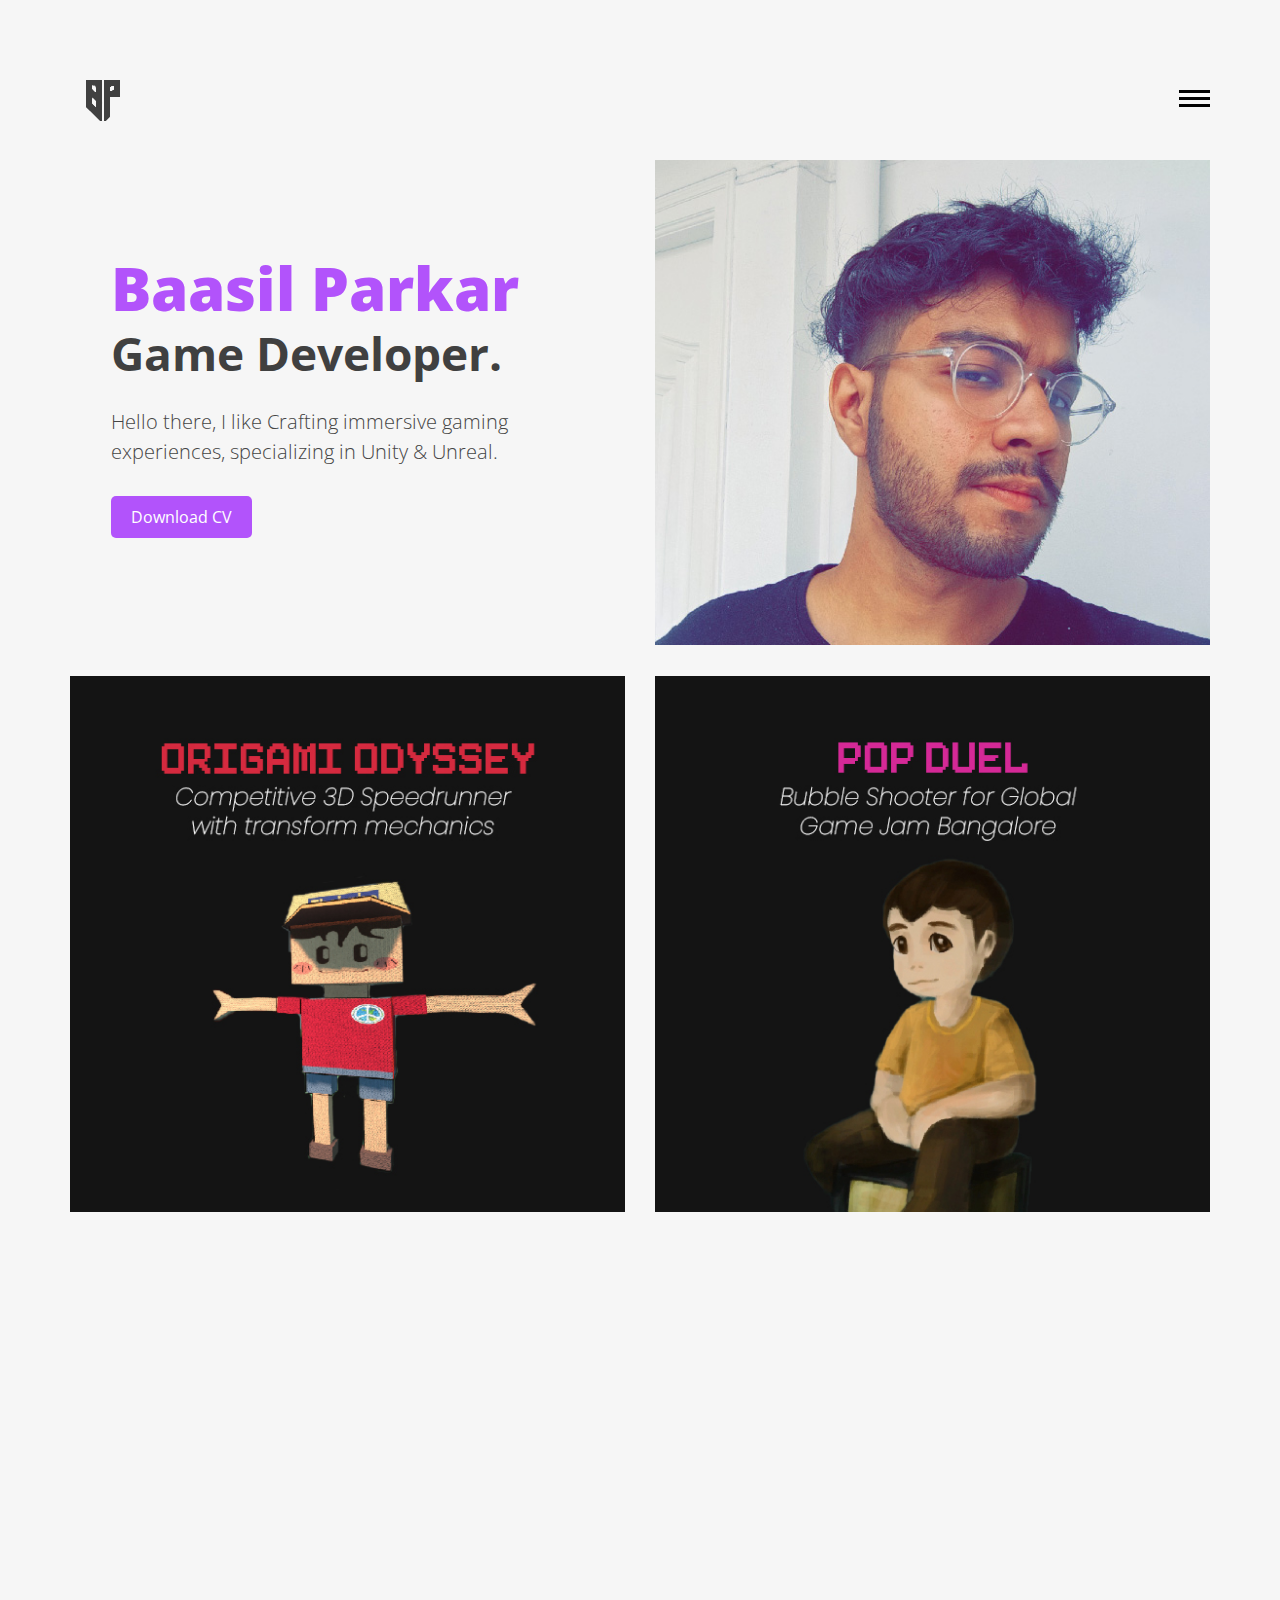
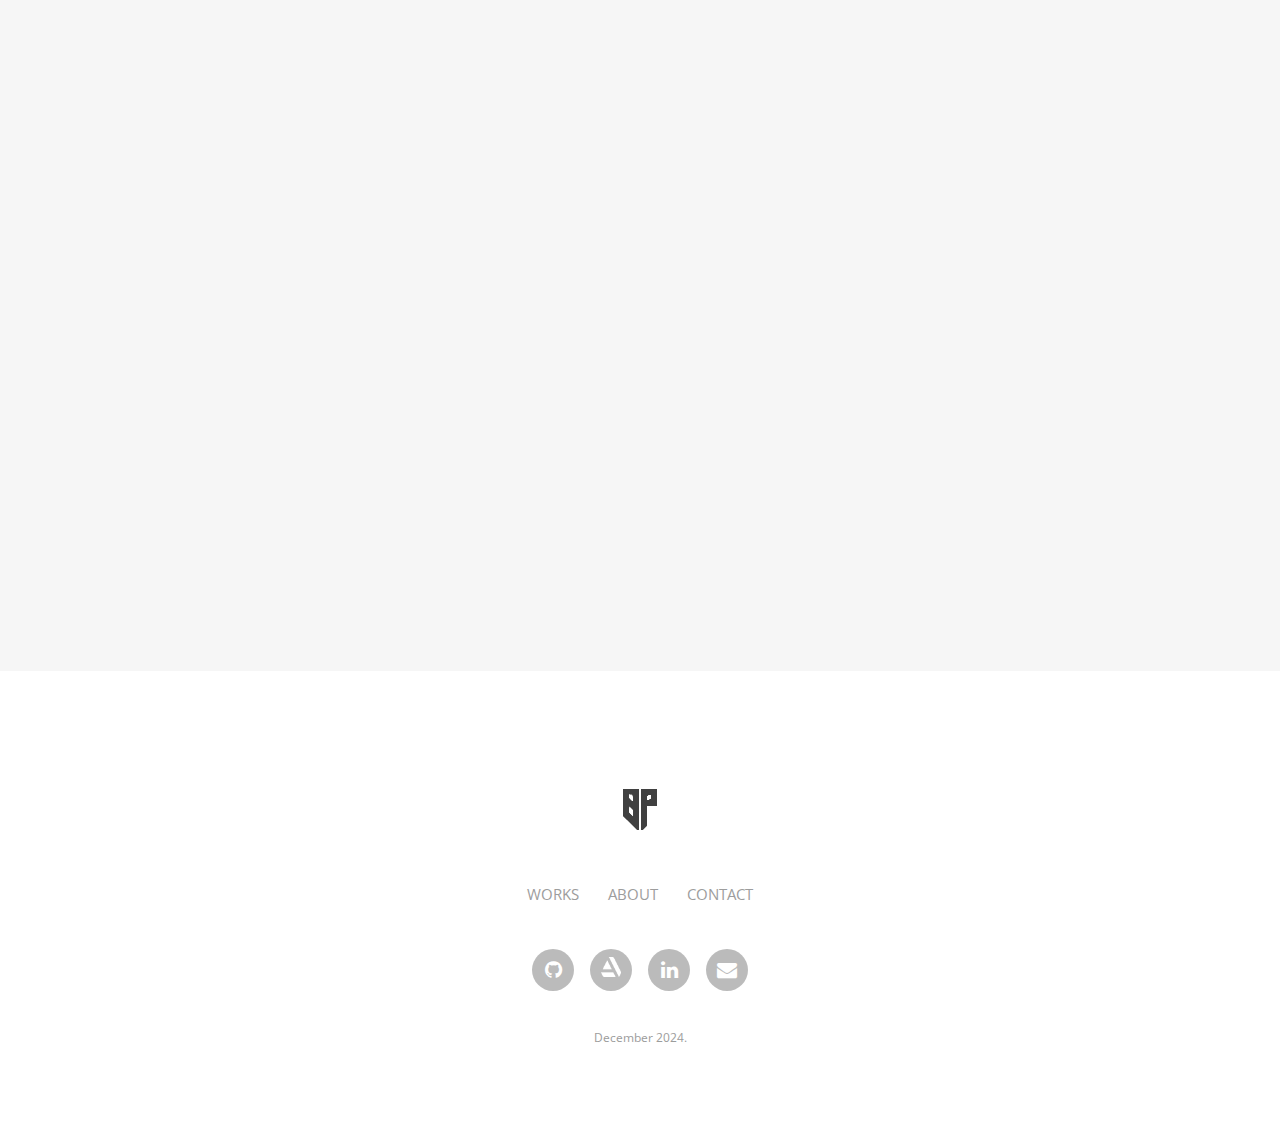
==== commit 2915efc9: "Added 2 new projects" ====
--- a/index.html
+++ b/index.html
@@ -158,6 +158,30 @@
 
                         <figure class="effect-oscar2">
 
+                            <img src="images/home-images/image-6.jpg" alt="" class="img-responsive" />
+
+                            <figcaption>
+
+
+
+                                <!-- <h2>Natural Selection</h2>
+
+                                <p>Hypercasual 3D android game for Nostra GameJam</p> -->
+
+                                <a href="5OrigamiOdyssey.html"></a>
+
+
+
+                            </figcaption>
+
+                        </figure>
+
+                    </li>
+
+                    <li>
+
+                        <figure class="effect-oscar2">
+
                             <img src="images/home-images/image-2.jpg" alt="" class="img-responsive" />
 
                             <figcaption>
@@ -178,8 +202,6 @@
 
                     </li>
 
-
-
                     <li>
 
                         <figure class="effect-oscar">
@@ -211,6 +233,30 @@
             <section class="col-xs-12 col-sm-6 col-md-6 col-lg-6 grid">
 
                 <ul class="grid-lod effect-2" id="grid">
+
+                    <li>
+
+                        <figure class="effect-oscar2">
+
+                            <img src="images/home-images/image-7.jpg" alt="" class="img-responsive" />
+
+                            <figcaption>
+
+
+
+                                <!-- <h2>Natural Selection</h2>
+
+                                <p>Hypercasual 3D android game for Nostra GameJam</p> -->
+
+                                <a href="6PopDuel.html"></a>
+
+
+
+                            </figcaption>
+
+                        </figure>
+
+                    </li>
 
                     <li>
 
